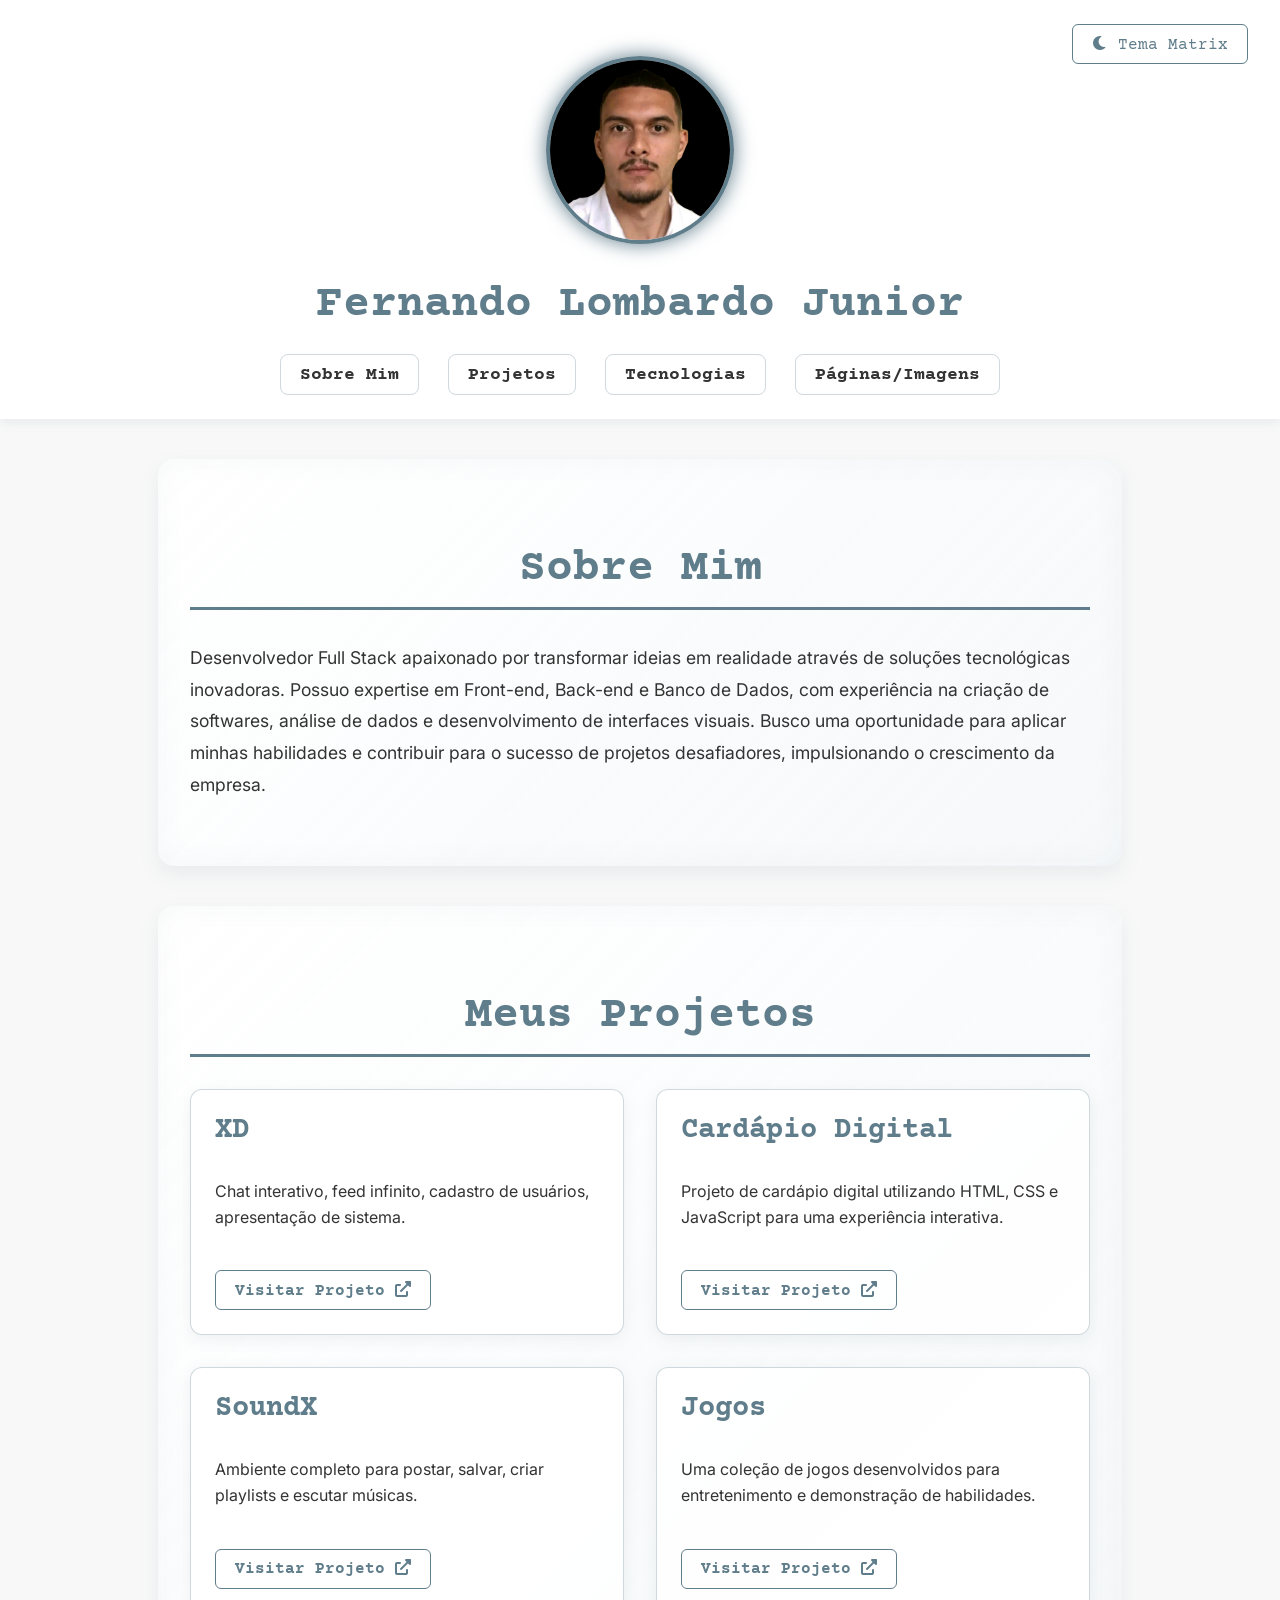
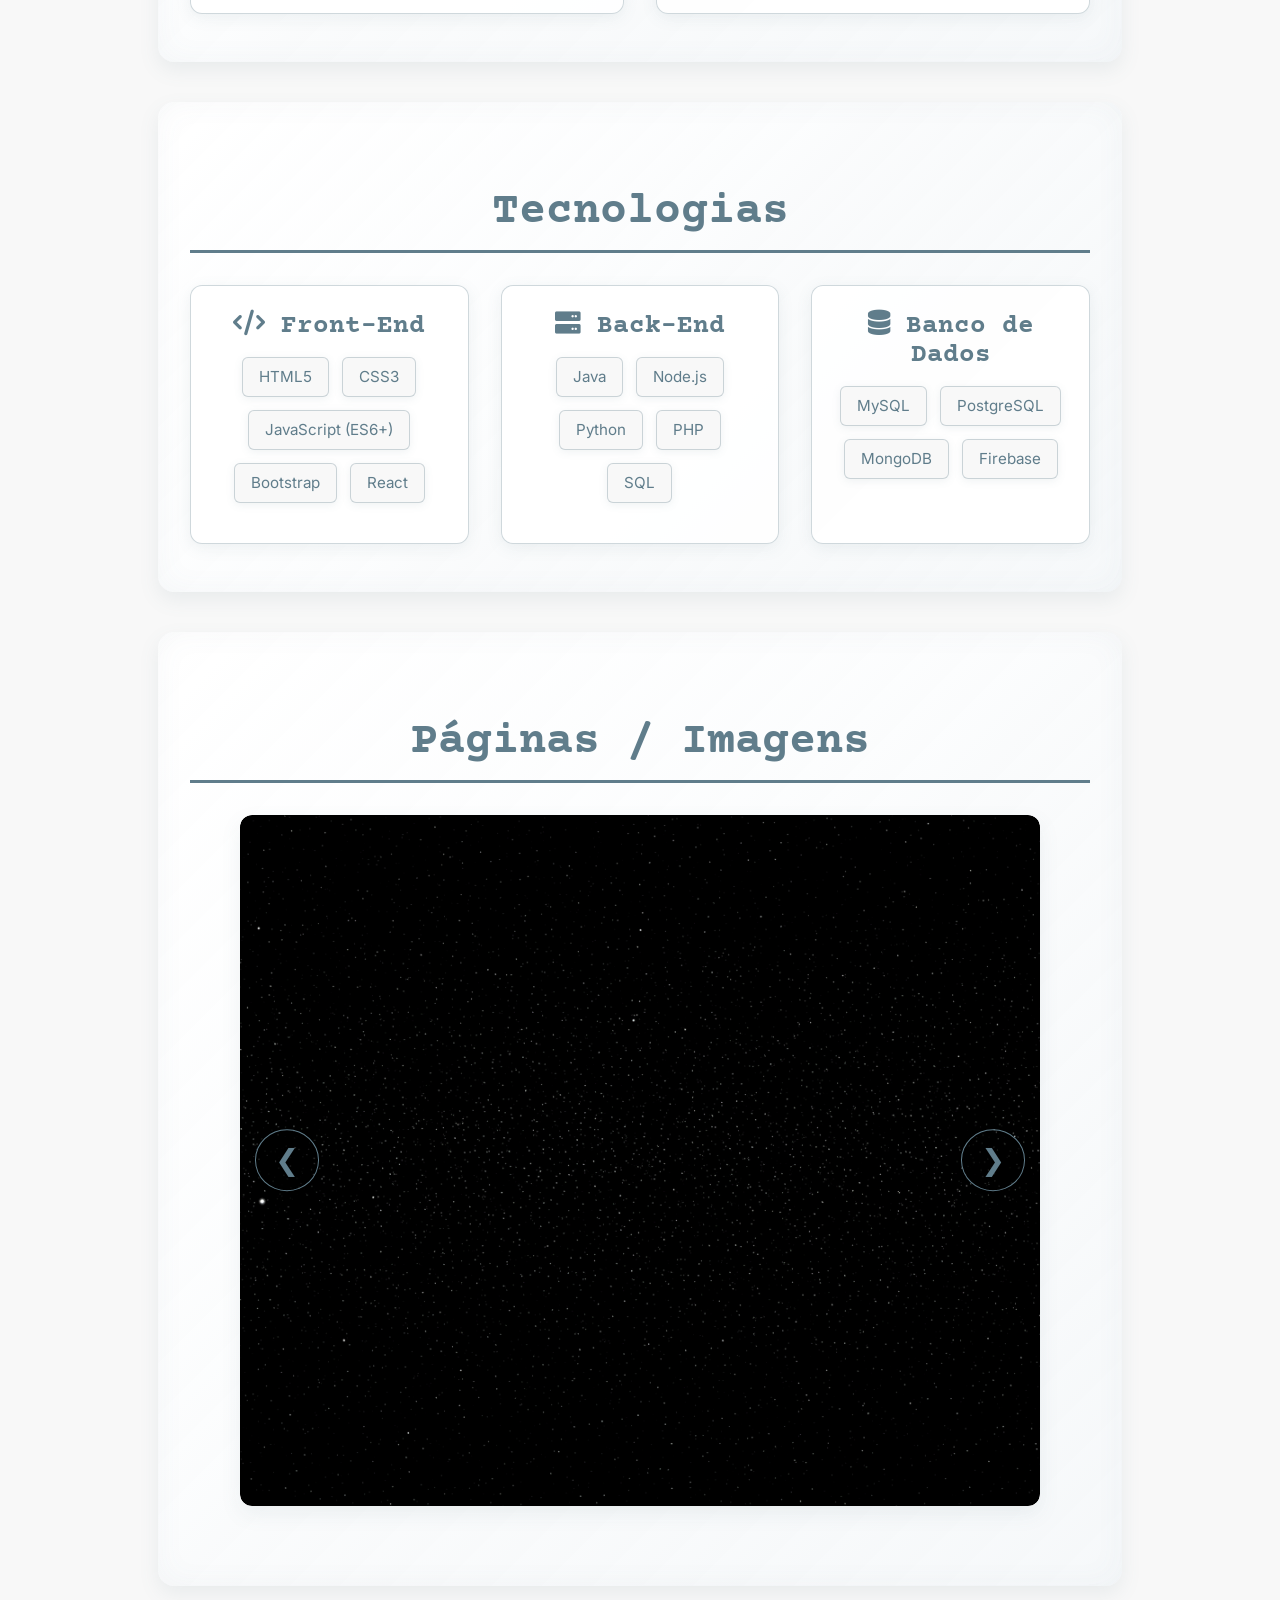
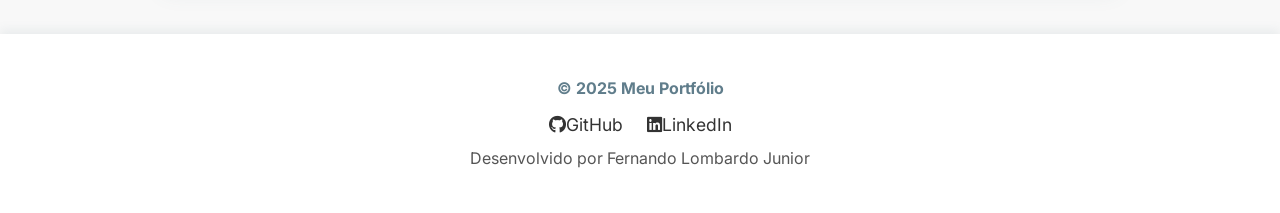
==== index.html @ 3cd2ade7 "melhor versão" ====
<!DOCTYPE html>
<html lang="pt-BR"> <head>
    <meta charset="UTF-8"> <meta name="viewport" content="width=device-width, initial-scale=1.0"> <title>Portfólio - Fernando Lombardo Junior</title> <link href="https://fonts.googleapis.com/css2?family=Inter:wght@300;400;600;700&family=Courier+Prime:wght@400;700&display=swap" rel="stylesheet"> <link rel="stylesheet" href="https://cdnjs.cloudflare.com/ajax/libs/font-awesome/6.0.0-beta3/css/all.min.css"> <style>
        /* Variáveis CSS para o Tema Principal (Claro) */
        :root { /* Define variáveis CSS globais para o tema padrão (claro) */
            --background-color: #F8F8F8; /* Fundo muito claro, quase branco */
            --text-color: #333333; /* Texto escuro suave */
            --primary-color: #607D8B; /* Azul-acinzentado suave para tema claro (agora primary-color) */
            --darker-primary-color: #455A64;   /* Azul-acinzentado mais escuro para hover */
            --header-bg: rgba(255, 255, 255, 0.98); /* Fundo do cabeçalho quase opaco branco */
            --section-bg-start: rgba(255, 255, 255, 0.95); /* Início do gradiente de fundo das seções */
            --section-bg-end: rgba(245, 248, 250, 0.8); /* Fim do gradiente de fundo das seções (muito sutil) */
            --box-shadow-color: rgba(96, 125, 139, 0.1); /* Sombra sutil do azul-acinzentado */
            --box-shadow-inset-color: rgba(96, 125, 139, 0.05); /* Sombra interna sutil */
            --border-color: rgba(96, 125, 139, 0.3); /* Borda mais definida */
            --link-hover-bg: rgba(96, 125, 139, 0.05); /* Fundo de hover suave para links */
            --footer-color: #555555; /* Cor escura para o rodapé */
            --project-link-shadow: #607D8B; /* Azul-acinzentado para sombra do link de projeto */
            --invert-icon: 1; /* Inverte ícones (1 para tema claro, 0 para tema escuro) */
            --text-glow-shadow: none; /* Remove sombra de texto para o tema claro */
            --heading-glow-shadow: none; /* Remove sombra de título para o tema claro */
            --particle-color: #B0C4DE; /* Light steel blue para partículas no tema claro */
        }

        /* Tema Matrix (antigo tema escuro) */
        body.matrix-theme { /* Estilos aplicados quando a classe 'matrix-theme' está no body */
            --background-color: #0d1117; /* Fundo escuro */
            --text-color: #e6edf3; /* Texto claro */
            --primary-color: #00ff00; /* Verde vibrante para detalhes */
            --darker-primary-color: #008000; /* Verde mais escuro */
            --header-bg: rgba(1, 1, 1, 0.9); /* Fundo do cabeçalho semi-transparente */
            --section-bg-start: rgba(0, 0, 0, 0.8); /* Início do gradiente de fundo das seções */
            --section-bg-end: rgba(0, 255, 0, 0.2); /* Fim do gradiente de fundo das seções */
            --box-shadow-color: rgba(0, 255, 0, 0.8); /* Sombra vibrante */
            --box-shadow-inset-color: rgba(0, 255, 0, 0.5); /* Sombra interna */
            --border-color: rgba(0, 255, 0, 0.61); /* Borda verde */
            --link-hover-bg: rgba(0, 255, 0, 0.1); /* Fundo de hover verde */
            --footer-color: rgb(36, 148, 14); /* Cor do rodapé verde */
            --project-link-shadow: #00ff00; /* Sombra do link de projeto verde */
            --invert-icon: 0; /* Não inverte ícones para tema escuro */
            --text-glow-shadow: 0 0 5px rgba(0, 255, 0, 0.5); /* Sombra de texto para o tema escuro */
            --heading-glow-shadow: 0 0 12px var(--primary-color); /* Sombra de título para o tema escuro */
            --particle-color: var(--primary-color); /* Cor das partículas no tema escuro */
        }

        body { /* Estilos base para o corpo da página */
            font-family: 'Inter', sans-serif; /* Define a fonte principal */
            margin: 0; /* Remove margem padrão do body */
            padding: 0; /* Remove padding padrão do body */
            background-color: var(--background-color); /* Usa a cor de fundo da variável do tema atual */
            color: var(--text-color); /* Usa a cor do texto da variável do tema atual */
            overflow-x: hidden; /* Previne rolagem horizontal da página */
            transition: background-color 0.5s ease, color 0.5s ease; /* Transição suave para mudança de tema */
            position: relative; /* Necessário para o posicionamento do efeito de fundo */
        }

        /* Efeito de fundo de partículas */
        .background-particles { /* Contêiner para as partículas de fundo */
            position: fixed; /* Fixa o contêiner na tela */
            top: 0; /* Alinha ao topo */
            left: 0; /* Alinha à esquerda */
            width: 100%; /* Ocupa 100% da largura */
            height: 100%; /* Ocupa 100% da altura */
            pointer-events: none; /* Ignora eventos do mouse para não interferir na interação */
            z-index: -1; /* Coloca as partículas atrás do conteúdo principal */
            overflow: hidden; /* Esconde qualquer partícula que saia do contêiner */
        }

        .particle { /* Estilos para cada partícula individual */
            position: absolute; /* Posicionamento absoluto dentro do contêiner */
            background-color: var(--particle-color); /* Usa a cor da partícula da variável do tema */
            border-radius: 50%; /* Torna a partícula redonda */
            opacity: 0; /* Começa invisível */
            animation: particle-fade-in-out 10s infinite ease-in-out; /* Aplica a animação de fade */
        }

        @keyframes particle-fade-in-out { /* Animação para as partículas */
            0% { opacity: 0; transform: scale(0); } /* Começa invisível e pequeno */
            20% { opacity: 0.2; transform: scale(1); } /* Fica visível e cresce */
            80% { opacity: 0.1; transform: scale(0.8); } /* Diminui um pouco e fica menos visível */
            100% { opacity: 0; transform: scale(0); } /* Volta a ser invisível e pequeno */
        }

        header { /* Estilos para o cabeçalho da página */
            background-color: var(--header-bg); /* Usa a cor de fundo do cabeçalho da variável do tema */
            padding: 1.5rem 0; /* Padding superior e inferior */
            text-align: center; /* Centraliza o texto */
            box-shadow: 0 4px 10px var(--box-shadow-color); /* Sombra abaixo do cabeçalho */
        }

        header h1 { /* Estilos para o título principal no cabeçalho */
            margin: 0; /* Remove margem padrão */
            font-size: 2.8rem; /* Tamanho da fonte */
            color: var(--primary-color); /* Usa a cor primária do tema */
            font-family: 'Courier Prime', monospace; /* Fonte específica para o título */
            text-shadow: var(--heading-glow-shadow); /* Aplica sombra de brilho (se houver) */
        }

        .profile-section { /* Seção da foto de perfil */
            text-align: center; /* Centraliza o conteúdo */
            margin: 2rem 0; /* Margem superior e inferior */
            position: relative; /* Para posicionamento de elementos internos */
        }

        .profile-section img { /* Estilos para a imagem de perfil */
            width: 180px; /* Largura da imagem */
            height: 180px; /* Altura da imagem */
            border-radius: 50%; /* Torna a imagem redonda */
            border: 4px solid var(--primary-color); /* Borda colorida */
            box-shadow: 0 0 20px var(--primary-color), 0 0 40px var(--primary-color) inset; /* Sombra externa e interna */
            transition: transform 0.3s ease-in-out, box-shadow 0.3s ease-in-out; /* Transição suave para hover */
            object-fit: cover; /* Garante que a imagem preencha o círculo */
        }

        .profile-section img:hover { /* Efeito de hover na imagem de perfil */
            transform: scale(1.05) rotate(5deg); /* Aumenta e gira ligeiramente */
            box-shadow: 0 0 30px var(--primary-color), 0 0 60px var(--primary-color) inset; /* Aumenta o brilho da sombra */
        }

        nav { /* Estilos para a barra de navegação */
            display: flex; /* Usa flexbox para layout */
            justify-content: center; /* Centraliza os itens horizontalmente */
            align-items: center; /* Centraliza os itens verticalmente */
            flex-wrap: wrap; /* Permite que os itens quebrem a linha */
            gap: 1.8rem; /* Espaçamento entre os itens */
            margin-top: 1.5rem; /* Margem superior */
        }

        nav a { /* Estilos para os links de navegação */
            color: var(--text-color); /* Cor do texto do link */
            text-decoration: none; /* Remove sublinhado */
            font-weight: bold; /* Negrito */
            font-family: 'Courier Prime', monospace; /* Fonte específica */
            border: 1px solid var(--border-color); /* Borda do link */
            padding: 0.6rem 1.2rem; /* Padding interno */
            border-radius: 8px; /* Cantos arredondados */
            transition: all 0.3s ease; /* Transição suave para todos os estados */
            font-size: 1.1rem; /* Tamanho da fonte */
            position: relative; /* Para o efeito de brilho */
            overflow: hidden; /* Esconde o excesso do efeito de brilho */
            background-color: transparent; /* Fundo transparente */
        }

        nav a::before { /* Pseudo-elemento para o efeito de brilho ao passar o mouse */
            content: ''; /* Conteúdo vazio */
            position: absolute; /* Posicionamento absoluto */
            top: 0; /* Alinha ao topo */
            left: -100%; /* Começa fora da tela à esquerda */
            width: 100%; /* Largura total */
            height: 100%; /* Altura total */
            background: linear-gradient(90deg, transparent, var(--primary-color), transparent); /* Gradiente de brilho */
            transition: left 0.4s ease; /* Transição suave para o movimento */
            z-index: 1; /* Acima do texto do link */
            opacity: 0.3; /* Transparência do brilho */
        }

        nav a:hover::before { /* Efeito de brilho ao passar o mouse */
            left: 100%; /* Move o brilho para a direita */
        }

        nav a:hover { /* Estilos de hover para links de navegação */
            color: var(--primary-color); /* Cor do texto do link no hover */
            border-color: var(--primary-color); /* Cor da borda no hover */
            background-color: var(--link-hover-bg); /* Cor de fundo no hover */
            box-shadow: 0 0 15px var(--primary-color); /* Sombra no hover */
            transform: translateY(-3px); /* Move ligeiramente para cima */
        }

        section { /* Estilos para cada seção principal da página */
            padding: 3rem 2rem; /* Padding interno */
            margin: 2.5rem auto; /* Margem superior/inferior e centralização horizontal */
            max-width: 900px; /* Largura máxima */
            background: linear-gradient(135deg, var(--section-bg-start), var(--section-bg-end)); /* Gradiente de fundo */
            border-radius: 16px; /* Cantos arredondados */
            box-shadow: 0 8px 20px var(--box-shadow-color), 0 0 30px var(--box-shadow-inset-color) inset; /* Sombra externa e interna */
            color: var(--text-color); /* Cor do texto */
            font-family: 'Inter', sans-serif; /* Fonte */
            text-shadow: var(--text-glow-shadow); /* Sombra de texto (se houver) */
            animation: glow 2s infinite alternate; /* Animação de brilho (apenas para o tema Matrix) */
            position: relative; /* Para posicionamento de elementos internos */
            overflow: hidden; /* Esconde o excesso */
        }

        /* Remove a animação de brilho para o tema claro por padrão */
        body:not(.matrix-theme) section { /* Aplica a sections que NÃO têm a classe matrix-theme */
            animation: none; /* Remove a animação */
        }

        @keyframes glow { /* Animação de brilho para seções (Tema Matrix) */
            0% {
                box-shadow: 0 8px 20px var(--box-shadow-color), 0 0 30px var(--box-shadow-inset-color) inset;
            }
            100% {
                box-shadow: 0 8px 25px var(--primary-color), 0 0 40px rgba(0, 255, 0, 0.7) inset;
            }
        }

        section h2 { /* Estilos para os títulos de cada seção */
            color: var(--primary-color); /* Cor do título */
            border-bottom: 3px solid var(--primary-color); /* Borda inferior */
            padding-bottom: 0.8rem; /* Padding abaixo da borda */
            margin-bottom: 2rem; /* Margem inferior */
            font-family: 'Courier Prime', monospace; /* Fonte específica */
            font-size: 2.8rem; /* Tamanho da fonte */
            text-align: center; /* Centraliza o texto */
            text-shadow: var(--heading-glow-shadow); /* Sombra de título (se houver) */
        }

        section p { /* Estilos para parágrafos dentro das seções */
            line-height: 1.8; /* Altura da linha para melhor leitura */
            font-size: 1.1rem; /* Tamanho da fonte */
            color: var(--text-color); /* Cor do texto */
        }

        .project-grid { /* Layout de grade para os projetos */
            display: grid; /* Usa grid para layout */
            grid-template-columns: repeat(auto-fit, minmax(300px, 1fr)); /* Colunas responsivas */
            gap: 2rem; /* Espaçamento entre os itens da grade */
            margin-top: 2rem; /* Margem superior */
        }

        .project-card { /* Estilos para cada cartão de projeto */
            background-color: var(--header-bg); /* Fundo do cartão */
            border: 1px solid var(--border-color); /* Borda */
            border-radius: 12px; /* Cantos arredondados */
            padding: 1.5rem; /* Padding interno */
            box-shadow: 0 4px 15px var(--box-shadow-color); /* Sombra */
            transition: transform 0.3s ease, box-shadow 0.3s ease; /* Transição suave para hover */
            display: flex; /* Usa flexbox para o conteúdo interno */
            flex-direction: column; /* Organiza o conteúdo em coluna */
            justify-content: space-between; /* Espaça o conteúdo */
            overflow: hidden; /* Esconde o excesso */
            position: relative; /* Para o pseudo-elemento */
        }

        .project-card::before { /* Pseudo-elemento para o efeito de brilho no cartão */
            content: ''; /* Conteúdo vazio */
            position: absolute; /* Posicionamento absoluto */
            top: 0; /* Alinha ao topo */
            left: 0; /* Alinha à esquerda */
            width: 100%; /* Largura total */
            height: 100%; /* Altura total */
            background: radial-gradient(circle at top left, var(--link-hover-bg), transparent 70%); /* Gradiente radial */
            opacity: 0; /* Começa invisível */
            transition: opacity 0.3s ease; /* Transição suave para a opacidade */
            z-index: 0; /* Atrás do conteúdo */
        }

        .project-card:hover::before { /* Efeito de brilho no hover do cartão */
            opacity: 1; /* Torna o brilho visível */
        }

        .project-card:hover { /* Estilos de hover para o cartão de projeto */
            transform: translateY(-8px); /* Move ligeiramente para cima */
            box-shadow: 0 8px 25px var(--primary-color); /* Aumenta a sombra */
        }

        .project-card h3 { /* Título do projeto no cartão */
            color: var(--primary-color); /* Cor do título */
            font-size: 1.8rem; /* Tamanho da fonte */
            margin-top: 0; /* Remove margem superior */
            margin-bottom: 1rem; /* Margem inferior */
            font-family: 'Courier Prime', monospace; /* Fonte específica */
            text-shadow: var(--heading-glow-shadow); /* Sombra de título (se houver) */
            position: relative; /* Para z-index */
            z-index: 1; /* Acima do pseudo-elemento */
        }

        .project-card p { /* Parágrafo de descrição do projeto */
            color: var(--text-color); /* Cor do texto */
            font-size: 1rem; /* Tamanho da fonte */
            line-height: 1.6; /* Altura da linha */
            flex-grow: 1; /* Permite que o parágrafo ocupe o espaço disponível */
            position: relative; /* Para z-index */
            z-index: 1; /* Acima do pseudo-elemento */
        }

        .project-card .matrix-link { /* Link "Visitar Projeto" */
            display: inline-block; /* Comporta-se como bloco, mas permite outros elementos na mesma linha */
            margin-top: 1.5rem; /* Margem superior */
            color: var(--primary-color); /* Cor do texto */
            text-decoration: none; /* Remove sublinhado */
            font-family: 'Courier Prime', monospace; /* Fonte específica */
            font-weight: bold; /* Negrito */
            position: relative; /* Para o pseudo-elemento */
            overflow: hidden; /* Esconde o excesso do pseudo-elemento */
            padding: 0.6rem 1.2rem; /* Padding interno */
            border: 1px solid var(--primary-color); /* Borda */
            border-radius: 6px; /* Cantos arredondados */
            transition: background-color 0.3s ease, color 0.3s ease, box-shadow 0.3s ease; /* Transições suaves */
            font-size: 1rem; /* Tamanho da fonte */
            text-align: center; /* Centraliza o texto */
            align-self: flex-start; /* Alinha o botão à esquerda dentro do flex container */
            z-index: 1; /* Acima do pseudo-elemento */
        }

        .project-card .matrix-link::before { /* Pseudo-elemento para o efeito de brilho no link */
            content: ''; /* Conteúdo vazio */
            position: absolute; /* Posicionamento absoluto */
            top: 0; /* Alinha ao topo */
            left: -100%; /* Começa fora da tela à esquerda */
            width: 100%; /* Largura total */
            height: 100%; /* Altura total */
            background: linear-gradient(90deg, transparent, var(--primary-color), transparent); /* Gradiente de brilho */
            transition: left 0.3s ease; /* Transição suave para o movimento */
            z-index: 1; /* Acima do texto do link */
            opacity: 0.3; /* Transparência do brilho */
        }

        .project-card .matrix-link:hover::before { /* Efeito de brilho ao passar o mouse no link */
            left: 100%; /* Move o brilho para a direita */
        }

        .project-card .matrix-link:hover { /* Estilos de hover para o link do projeto */
            background-color: var(--link-hover-bg); /* Fundo no hover */
            color: var(--text-color); /* Cor do texto no hover */
            box-shadow: 0 0 12px var(--project-link-shadow), 0 0 20px var(--project-link-shadow) inset; /* Sombra no hover */
            transform: translateY(-2px); /* Move ligeiramente para cima */
        }

        .technologies-grid { /* Layout de grade para as categorias de tecnologia */
            display: grid; /* Usa grid para layout */
            grid-template-columns: repeat(auto-fit, minmax(250px, 1fr)); /* Colunas responsivas */
            gap: 2rem; /* Espaçamento entre os itens da grade */
            margin-top: 2rem; /* Margem superior */
        }

        .technology-category { /* Estilos para cada cartão de categoria de tecnologia */
            background-color: var(--header-bg); /* Fundo do cartão */
            border: 1px solid var(--border-color); /* Borda */
            border-radius: 12px; /* Cantos arredondados */
            padding: 1.5rem; /* Padding interno */
            box-shadow: 0 4px 15px var(--box-shadow-color); /* Sombra */
            transition: transform 0.3s ease, box-shadow 0.3s ease; /* Transição suave para hover */
        }

        .technology-category:hover { /* Estilos de hover para a categoria de tecnologia */
            transform: translateY(-5px); /* Move ligeiramente para cima */
            box-shadow: 0 8px 20px var(--primary-color); /* Aumenta a sombra */
        }

        .technology-category h3 { /* Título da categoria de tecnologia */
            color: var(--primary-color); /* Cor do título */
            font-size: 1.6rem; /* Tamanho da fonte */
            margin-top: 0; /* Remove margem superior */
            margin-bottom: 1rem; /* Margem inferior */
            font-family: 'Courier Prime', monospace; /* Fonte específica */
            text-shadow: var(--heading-glow-shadow); /* Sombra de título (se houver) */
            text-align: center; /* Centraliza o texto */
        }

        .technology-category ul { /* Lista de tecnologias dentro da categoria */
            list-style: none; /* Remove marcadores de lista */
            padding: 0; /* Remove padding padrão */
            display: flex; /* Usa flexbox para layout */
            flex-wrap: wrap; /* Permite que os itens quebrem a linha */
            justify-content: center; /* Centraliza os itens horizontalmente */
            gap: 0.8rem; /* Espaçamento entre os itens */
        }

        .technology-category ul li { /* Estilos para cada item de tecnologia */
            background: var(--background-color); /* Fundo do item de tecnologia */
            color: var(--primary-color); /* Cor do texto */
            padding: 0.6rem 1rem; /* Padding interno */
            border-radius: 6px; /* Cantos arredondados */
            box-shadow: 0 2px 8px var(--box-shadow-color); /* Sombra */
            font-family: 'Inter', sans-serif; /* Fonte */
            font-size: 0.95rem; /* Tamanho da fonte */
            border: 1px solid var(--border-color); /* Borda */
            transition: background-color 0.3s ease, transform 0.2s ease, color 0.3s ease; /* Transições suaves */
        }

        .technology-category ul li:hover { /* Estilos de hover para o item de tecnologia */
            background-color: var(--primary-color); /* Fundo no hover */
            color: var(--background-color); /* Inverte a cor do texto no hover */
            transform: scale(1.05); /* Aumenta ligeiramente */
        }

        .carousel-container { /* Contêiner do carrossel de imagens */
            position: relative; /* Para posicionamento dos botões */
            max-width: 800px; /* Largura máxima */
            margin: 2rem auto; /* Margem superior/inferior e centralização horizontal */
            overflow: hidden; /* Esconde o excesso das imagens */
            border-radius: 12px; /* Cantos arredondados */
            box-shadow: 0 8px 20px var(--box-shadow-color); /* Sombra */
            background-color: var(--header-bg); /* Fundo */
        }

        .carousel { /* Contêiner das imagens do carrossel */
            display: flex; /* Usa flexbox para as imagens */
            transition: transform 0.5s ease-in-out; /* Transição suave para o movimento do carrossel */
        }

        .carousel-image { /* Estilos para cada imagem do carrossel */
            min-width: 100%; /* Garante que cada imagem ocupe a largura total do contêiner */
            height: auto; /* Altura automática para manter a proporção */
            display: block; /* Remove espaços extras */
            border-radius: 12px; /* Cantos arredondados */
            transition: transform 0.3s ease, box-shadow 0.3s ease; /* Transições suaves para hover */
            cursor: pointer; /* Cursor de ponteiro no hover */
            object-fit: cover; /* Garante que a imagem preencha o espaço */
        }

        .carousel-image:hover { /* Estilos de hover para a imagem do carrossel */
            transform: scale(1.02); /* Aumenta ligeiramente */
            box-shadow: 0 0 20px var(--primary-color); /* Aumenta a sombra */
        }

        .carousel-button { /* Estilos para os botões de navegação do carrossel */
            position: absolute; /* Posicionamento absoluto */
            top: 50%; /* Alinha ao meio verticalmente */
            transform: translateY(-50%); /* Ajusta para centralizar perfeitamente */
            background-color: rgba(0, 0, 0, 0.6); /* Fundo semi-transparente */
            color: var(--primary-color); /* Cor do ícone */
            border: 1px solid var(--primary-color); /* Borda */
            padding: 0.8rem 1.2rem; /* Padding interno */
            cursor: pointer; /* Cursor de ponteiro */
            z-index: 10; /* Acima das imagens */
            font-size: 1.8rem; /* Tamanho da fonte do ícone */
            border-radius: 50%; /* Torna o botão redondo */
            transition: background-color 0.3s ease, transform 0.3s ease, box-shadow 0.3s ease; /* Transições suaves */
            display: flex; /* Usa flexbox para centralizar o ícone */
            align-items: center; /* Centraliza verticalmente */
            justify-content: center; /* Centraliza horizontalmente */
        }

        .carousel-button.prev { /* Botão "anterior" */
            left: 15px; /* Posição à esquerda */
        }

        .carousel-button.next { /* Botão "próximo" */
            right: 15px; /* Posição à direita */
        }

        .carousel-button:hover { /* Estilos de hover para os botões do carrossel */
            background-color: var(--primary-color); /* Fundo no hover */
            color: var(--background-color); /* Inverte a cor do texto no hover */
            transform: translateY(-50%) scale(1.1); /* Aumenta ligeiramente */
            box-shadow: 0 0 15px var(--primary-color); /* Aumenta a sombra */
        }

        footer { /* Estilos para o rodapé da página */
            text-align: center; /* Centraliza o texto */
            padding: 2rem 0; /* Padding superior e inferior */
            background-color: var(--header-bg); /* Fundo do rodapé */
            color: var(--footer-color); /* Cor do texto do rodapé */
            margin-top: 3rem; /* Margem superior */
            font-size: 1rem; /* Tamanho da fonte */
            box-shadow: 0 -4px 10px var(--box-shadow-color); /* Sombra acima do rodapé */
            font-family: 'Inter', sans-serif; /* Fonte */
        }

        footer p { /* Parágrafos no rodapé */
            margin: 0.8rem 0; /* Margem superior e inferior */
        }

        footer p:first-child { /* Primeiro parágrafo no rodapé */
            font-weight: bold; /* Negrito */
            color: var(--primary-color); /* Cor primária */
        }

        .social-links { /* Contêiner para os links de redes sociais */
            display: flex; /* Usa flexbox para layout */
            justify-content: center; /* Centraliza os links horizontalmente */
            gap: 1.5rem; /* Espaçamento entre os links */
            margin-top: 1rem; /* Margem superior */
        }

        .social-links a { /* Estilos para cada link de rede social */
            color: var(--text-color); /* Cor do texto */
            text-decoration: none; /* Remove sublinhado */
            font-size: 1.1rem; /* Tamanho da fonte */
            transition: color 0.3s ease, transform 0.3s ease; /* Transições suaves */
            display: flex; /* Usa flexbox para alinhar ícone e texto */
            align-items: center; /* Centraliza verticalmente */
        }

        .social-links a:hover { /* Estilos de hover para links de redes sociais */
            color: var(--primary-color); /* Cor no hover */
            transform: translateY(-3px); /* Move ligeiramente para cima */
        }

        .social-links img { /* Estilos para as imagens de ícones de redes sociais (se usadas) */
            width: 24px; /* Largura */
            height: 24px; /* Altura */
            vertical-align: middle; /* Alinhamento vertical */
            margin-right: 8px; /* Margem à direita */
            filter: invert(var(--invert-icon, 0)); /* Inverte a cor do ícone com base na variável do tema */
        }

        /* Efeito Matrix no mouse */
        .matrix-effect { /* Estilos para os caracteres do efeito Matrix */
            position: absolute; /* Posicionamento absoluto */
            font-size: 16px; /* Tamanho da fonte */
            font-family: 'Courier Prime', monospace; /* Fonte específica */
            color: var(--primary-color); /* Cor do caractere */
            opacity: 0.8; /* Transparência */
            pointer-events: none; /* Ignora eventos do mouse */
            animation: matrix-fall 1.5s linear forwards; /* Animação de queda */
            text-shadow: 0 0 5px var(--primary-color); /* Brilho sutil */
            z-index: 9999; /* Garante que esteja acima de outros elementos */
        }

        @keyframes matrix-fall { /* Animação de queda dos caracteres Matrix */
            0% {
                transform: translateY(0) scale(1); /* Começa na posição original e tamanho normal */
                opacity: 1; /* Totalmente visível */
            }
            100% {
                transform: translateY(50px) scale(0.5); /* Cai 50px e diminui para 50% do tamanho */
                opacity: 0; /* Desaparece */
            }
        }

        /* Botão de Voltar ao Topo */
        #scroll-to-top { /* Estilos para o botão de voltar ao topo */
            position: fixed; /* Fixa o botão na tela */
            bottom: 25px; /* 25px do fundo */
            right: 25px; /* 25px da direita */
            background-color: var(--primary-color); /* Cor de fundo */
            color: var(--background-color); /* Cor do texto/ícone (invertida) */
            border: none; /* Sem borda */
            border-radius: 50%; /* Redondo */
            width: 50px; /* Largura */
            height: 50px; /* Altura */
            font-size: 1.5rem; /* Tamanho do ícone */
            display: flex; /* Usa flexbox para centralizar o ícone */
            justify-content: center; /* Centraliza horizontalmente */
            align-items: center; /* Centraliza verticalmente */
            cursor: pointer; /* Cursor de ponteiro */
            box-shadow: 0 4px 10px var(--box-shadow-color); /* Sombra */
            transition: background-color 0.3s ease, transform 0.3s ease, opacity 0.3s ease; /* Transições suaves */
            opacity: 0; /* Começa invisível */
            visibility: hidden; /* Esconde completamente quando não visível */
            z-index: 999; /* Acima da maioria dos elementos */
        }

        #scroll-to-top.show { /* Estilo quando o botão deve ser visível */
            opacity: 1; /* Torna visível */
            visibility: visible; /* Torna visível */
        }

        #scroll-to-top:hover { /* Estilos de hover para o botão de voltar ao topo */
            background-color: var(--darker-primary-color); /* Fundo no hover */
            transform: translateY(-5px); /* Move ligeiramente para cima */
            box-shadow: 0 6px 15px var(--primary-color); /* Aumenta a sombra */
        }

        /* Botão de Mudar Tema */
        #theme-toggle { /* Estilos para o botão de mudar tema */
            background-color: var(--header-bg); /* Fundo consistente com o cabeçalho */
            color: var(--primary-color); /* Cor do texto/ícone */
            border: 1px solid var(--primary-color); /* Borda */
            padding: 0.6rem 1.2rem; /* Padding interno */
            border-radius: 6px; /* Cantos arredondados */
            cursor: pointer; /* Cursor de ponteiro */
            font-family: 'Courier Prime', monospace; /* Fonte específica */
            font-size: 1rem; /* Tamanho da fonte */
            transition: all 0.3s ease; /* Transições suaves */
            position: absolute; /* Posicionamento absoluto */
            top: 1.5rem; /* 1.5rem do topo */
            right: 2rem; /* 2rem da direita */
            z-index: 1; /* Acima do conteúdo normal */
        }

        #theme-toggle:hover { /* Estilos de hover para o botão de mudar tema */
            background-color: var(--primary-color); /* Fundo no hover */
            color: var(--background-color); /* Inverte a cor do texto no hover */
            box-shadow: 0 0 15px var(--primary-color); /* Aumenta a sombra */
        }

        /* Responsividade */
        @media (max-width: 900px) { /* Estilos para telas com largura máxima de 900px */
            section {
                margin: 2rem 1rem; /* Margem ajustada */
                padding: 2.5rem 1.5rem; /* Padding ajustado */
            }
        }

        @media (max-width: 768px) { /* Estilos para telas com largura máxima de 768px (tablets) */
            header h1 {
                font-size: 2.2rem; /* Tamanho da fonte ajustado */
            }

            .profile-section img {
                width: 140px; /* Largura ajustada */
                height: 140px; /* Altura ajustada */
            }

            nav {
                gap: 1rem; /* Espaçamento ajustado */
                margin-top: 1rem; /* Margem ajustada */
            }

            nav a {
                padding: 0.5rem 1rem; /* Padding ajustado */
                font-size: 1rem; /* Tamanho da fonte ajustado */
            }

            section h2 {
                font-size: 2.2rem; /* Tamanho da fonte ajustado */
                margin-bottom: 1.5rem; /* Margem ajustada */
            }

            .project-grid, .technologies-grid {
                grid-template-columns: 1fr; /* Uma única coluna */
            }

            .project-card, .technology-category {
                padding: 1.2rem; /* Padding ajustado */
            }

            .project-card h3 {
                font-size: 1.6rem; /* Tamanho da fonte ajustado */
            }

            .carousel-button {
                font-size: 1.4rem; /* Tamanho da fonte ajustado */
                padding: 0.6rem 1rem; /* Padding ajustado */
            }

            #theme-toggle {
                top: 1rem; /* Posição ajustada */
                right: 1rem; /* Posição ajustada */
                padding: 0.5rem 1rem; /* Padding ajustado */
                font-size: 0.9rem; /* Tamanho da fonte ajustado */
            }

            .matrix-effect {
                font-size: 14px; /* Tamanho da fonte ajustado */
            }
        }

        @media (max-width: 480px) { /* Estilos para telas com largura máxima de 480px (celulares) */
            header h1 {
                font-size: 1.8rem; /* Tamanho da fonte ajustado */
            }

            .profile-section img {
                width: 100px; /* Largura ajustada */
                height: 100px; /* Altura ajustada */
            }

            nav {
                flex-direction: column; /* Itens em coluna */
                gap: 0.8rem; /* Espaçamento ajustado */
            }

            nav a {
                width: 80%; /* Largura ajustada */
                text-align: center; /* Centraliza o texto */
                font-size: 0.9rem; /* Tamanho da fonte ajustado */
            }

            section {
                padding: 1.5rem 1rem; /* Padding ajustado */
                margin: 1.5rem 0.8rem; /* Margem ajustada */
            }

            section h2 {
                font-size: 1.8rem; /* Tamanho da fonte ajustado */
            }

            .project-card h3 {
                font-size: 1.4rem; /* Tamanho da fonte ajustado */
            }

            .project-card p {
                font-size: 0.9rem; /* Tamanho da fonte ajustado */
            }

            .project-card .matrix-link {
                padding: 0.5rem 1rem; /* Padding ajustado */
                font-size: 0.9rem; /* Tamanho da fonte ajustado */
            }

            .technology-category h3 {
                font-size: 1.4rem; /* Tamanho da fonte ajustado */
            }

            .technology-category ul li {
                padding: 0.5rem 0.8rem; /* Padding ajustado */
                font-size: 0.85rem; /* Tamanho da fonte ajustado */
            }

            .carousel-button {
                font-size: 1.2rem; /* Tamanho da fonte ajustado */
                padding: 0.5rem 0.8rem; /* Padding ajustado */
            }

            #scroll-to-top {
                width: 40px; /* Largura ajustada */
                height: 40px; /* Altura ajustada */
                font-size: 1.2rem; /* Tamanho da fonte ajustado */
                bottom: 15px; /* Posição ajustada */
                right: 15px; /* Posição ajustada */
            }

            .matrix-effect {
                font-size: 12px; /* Tamanho da fonte ajustado */
            }
        }
    </style>
</head>
<body>
    <div class="background-particles"></div> <button id="theme-toggle"> <span class="theme-icon"><i class="fas fa-moon"></i></span> <span class="theme-text">Tema Matrix</span> </button>

    <header> <div class="profile-section"> <img src="midia/Design sem nome (9).png" alt="Foto de Perfil"> </div>
        <h1>Fernando Lombardo Junior</h1> <nav> <a href="#about">Sobre Mim</a> <a href="#projects">Projetos</a> <a href="#technologies">Tecnologias</a> <a href="#ai-images">Páginas/Imagens</a> </nav>
    </header>

    <section id="about"> <h2>Sobre Mim</h2> <p>Desenvolvedor Full Stack apaixonado por transformar ideias em realidade através de soluções tecnológicas inovadoras. Possuo expertise em Front-end, Back-end e Banco de Dados, com experiência na criação de softwares, análise de dados e desenvolvimento de interfaces visuais. Busco uma oportunidade para aplicar minhas habilidades e contribuir para o sucesso de projetos desafiadores, impulsionando o crescimento da empresa.</p> </section>

    <section id="projects"> <h2>Meus Projetos</h2> <div class="project-grid"> <div class="project-card"> <h3>XD</h3> <p>Chat interativo, feed infinito, cadastro de usuários, apresentação de sistema.</p> <a href="https://loombardo-99.github.io/XD/" target="_blank" class="matrix-link">Visitar Projeto <i class="fas fa-external-link-alt"></i></a> </div>
            <div class="project-card">
                <h3>Cardápio Digital</h3>
                <p>Projeto de cardápio digital utilizando HTML, CSS e JavaScript para uma experiência interativa.</p>
                <a href="https://loombardo-99.github.io/project-cardapio/" target="_blank" class="matrix-link">Visitar Projeto <i class="fas fa-external-link-alt"></i></a>
            </div>
            <div class="project-card">
                <h3>SoundX</h3>
                <p>Ambiente completo para postar, salvar, criar playlists e escutar músicas.</p>
                <a href="https://loombardo-99.github.io/playone/" target="_blank" class="matrix-link">Visitar Projeto <i class="fas fa-external-link-alt"></i></a>
            </div>
            <div class="project-card">
                <h3>Jogos</h3>
                <p>Uma coleção de jogos desenvolvidos para entretenimento e demonstração de habilidades.</p>
                <a href="https://loombardo-99.github.io/joguinho/" target="_blank" class="matrix-link">Visitar Projeto <i class="fas fa-external-link-alt"></i></a>
            </div>
        </div>
    </section>

    <section id="technologies"> <h2>Tecnologias</h2> <div class="technologies-grid"> <div class="technology-category"> <h3><i class="fas fa-code"></i> Front-End</h3> <ul> <li>HTML5</li>
                    <li>CSS3</li>
                    <li>JavaScript (ES6+)</li>
                    <li>Bootstrap</li>
                    <li>React</li>
                </ul>
            </div>
            <div class="technology-category">
                <h3><i class="fas fa-server"></i> Back-End</h3>
                <ul>
                    <li>Java</li>
                    <li>Node.js</li>
                    <li>Python</li>
                    <li>PHP</li>
                    <li>SQL</li>
                </ul>
            </div>
            <div class="technology-category">
                <h3><i class="fas fa-database"></i> Banco de Dados</h3>
                <ul>
                    <li>MySQL</li>
                    <li>PostgreSQL</li>
                    <li>MongoDB</li>
                    <li>Firebase</li>
                </ul>
            </div>
        </div>
    </section>

    <section id="ai-images"> <h2>Páginas / Imagens</h2> <div class="carousel-container"> <button class="carousel-button prev" onclick="prevSlide()">&#10094;</button>
         <div class="carousel">
                <img src="midia/fundo-estrelado2.jpg" alt="Página AI 1" class="carousel-image"> 
                <img src="midia/robo-ai.jpg" alt="Página AI 2" class="carousel-image">
                <img src="midia/Captura de tela 2025-04-10 091105.png" alt="Página AI 3" class="carousel-image">
                <img src="midia/Captura de tela 2025-04-10 091426.png" alt="Página AI 4" class="carousel-image">
                <img src="midia/flor-deserto.jpg" alt="Página AI 5" class="carousel-image">
                <img src="midia/Captura-chat.png" alt="Página AI 6" class="carousel-image">
            </div>
            <button class="carousel-button next" onclick="nextSlide()">&#10095;</button> </div>
    </section>

    <footer> <p>&copy; 2025 Meu Portfólio</p> <div class="social-links"> <a href="https://github.com/loombardo-99" target="_blank"> <i class="fab fa-github"></i> GitHub </a>
            <a href="https://www.linkedin.com/in/fernando-lombardo-junior-4a9b722a3/" target="_blank"> <i class="fab fa-linkedin"></i> LinkedIn </a>
        </div>
        <p>Desenvolvido por Fernando Lombardo Junior</p> </footer>

    <button id="scroll-to-top" class="fas fa-arrow-up"></button> <script>
        // JavaScript para o carrossel de imagens
        let currentIndex = 0; // Inicializa o índice da imagem atual do carrossel
        const carousel = document.querySelector('.carousel'); // Seleciona o elemento do carrossel
        const images = document.querySelectorAll('.carousel-image'); // Seleciona todas as imagens do carrossel
        const totalImages = images.length; // Obtém o número total de imagens

        function updateCarousel() { // Função para atualizar a posição do carrossel
            // Garante que o índice esteja dentro dos limites (0 a totalImages - 1)
            if (currentIndex >= totalImages) { // Se o índice for maior ou igual ao total de imagens, volta para a primeira
                currentIndex = 0;
            } else if (currentIndex < 0) { // Se o índice for menor que 0, vai para a última imagem
                currentIndex = totalImages - 1;
            }
            carousel.style.transform = `translateX(-${currentIndex * 100}%)`; // Move o carrossel horizontalmente
        }

        function nextSlide() { // Função para avançar para a próxima imagem
            currentIndex++; // Incrementa o índice
            updateCarousel(); // Atualiza o carrossel
        }

        function prevSlide() { // Função para voltar para a imagem anterior
            currentIndex--; // Decrementa o índice
            updateCarousel(); // Atualiza o carrossel
        }

        // JavaScript para o efeito Matrix no mouse
        const body = document.body; // Seleciona o elemento body do documento
        body.addEventListener('mousemove', (e) => { // Adiciona um listener para o evento de movimento do mouse no body
            // Ativa o efeito Matrix apenas no Tema Matrix
            if (!body.classList.contains('matrix-theme')) { // Verifica se o body NÃO contém a classe 'matrix-theme'
                return; // Se não tiver, sai da função (não executa o efeito)
            }

            const matrixEffect = document.createElement('div'); // Cria um novo elemento div
            matrixEffect.className = 'matrix-effect'; // Adiciona a classe CSS 'matrix-effect'
            matrixEffect.style.left = `${e.pageX}px`; // Define a posição horizontal do caractere (onde o mouse está)
            matrixEffect.style.top = `${e.pageY}px`; // Define a posição vertical do caractere (onde o mouse está)
            matrixEffect.textContent = String.fromCharCode(65 + Math.floor(Math.random() * 26)); // Gera uma letra aleatória (A-Z)
            body.appendChild(matrixEffect); // Adiciona o caractere ao body

            setTimeout(() => { // Define um temporizador para remover o caractere após um tempo
                matrixEffect.remove(); // Remove o elemento do DOM
            }, 1500); // Duração da animação em milissegundos (1.5 segundos)
        });

        // JavaScript para o botão de Voltar ao Topo
        const scrollToTopBtn = document.getElementById('scroll-to-top'); // Seleciona o botão de voltar ao topo

        window.addEventListener('scroll', () => { // Adiciona um listener para o evento de rolagem da janela
            if (window.scrollY > 300) { // Se a rolagem vertical for maior que 300px
                scrollToTopBtn.classList.add('show'); // Adiciona a classe 'show' para tornar o botão visível
            } else {
                scrollToTopBtn.classList.remove('show'); // Remove a classe 'show' para esconder o botão
            }
        });

        scrollToTopBtn.addEventListener('click', () => { // Adiciona um listener para o evento de clique no botão
            window.scrollTo({ // Rola a janela para a posição especificada
                top: 0, // Rola para o topo da página
                behavior: 'smooth' // Rolagem suave
            });
        });

        // JavaScript para o botão de Mudar Tema
        const themeToggle = document.getElementById('theme-toggle'); // Seleciona o botão de alternar tema
        const themeIcon = themeToggle.querySelector('.theme-icon'); // Seleciona o ícone dentro do botão
        const themeText = themeToggle.querySelector('.theme-text'); // Seleciona o texto dentro do botão

        function updateThemeButton() { // Função para atualizar o ícone e texto do botão de tema
            if (body.classList.contains('matrix-theme')) { // Se o body tiver a classe 'matrix-theme' (tema Matrix ativado)
                themeIcon.innerHTML = '<i class="fas fa-sun"></i>'; // Mostra o ícone do sol
                themeText.textContent = 'Tema Claro'; // Altera o texto para 'Tema Claro'
            } else { // Se o body NÃO tiver a classe 'matrix-theme' (tema Claro ativado)
                themeIcon.innerHTML = '<i class="fas fa-moon"></i>'; // Mostra o ícone da lua
                themeText.textContent = 'Tema Matrix'; // Altera o texto para 'Tema Matrix'
            }
        }

        themeToggle.addEventListener('click', () => { // Adiciona um listener para o evento de clique no botão de tema
            body.classList.toggle('matrix-theme'); // Alterna a classe 'matrix-theme' no body
            // Armazena a preferência do tema no localStorage do navegador
            if (body.classList.contains('matrix-theme')) { // Se o tema Matrix estiver ativo
                localStorage.setItem('theme', 'matrix'); // Salva 'matrix' como preferência
            } else { // Se o tema Claro estiver ativo
                localStorage.setItem('theme', 'light'); // Salva 'light' como preferência
            }
            updateThemeButton(); // Atualiza o ícone e texto do botão
        });

        // Carrega a preferência do tema ao carregar a página
        document.addEventListener('DOMContentLoaded', () => { // Executa o código quando o DOM estiver completamente carregado
            const savedTheme = localStorage.getItem('theme'); // Tenta recuperar a preferência de tema do localStorage
            if (savedTheme === 'matrix') { // Se o tema salvo for 'matrix'
                body.classList.add('matrix-theme'); // Adiciona a classe 'matrix-theme' ao body
            }
            // Inicializa o carrossel
            updateCarousel(); // Chama a função para inicializar o carrossel
            updateThemeButton(); // Atualiza o ícone e texto do botão de tema na carga inicial

            // Adiciona partículas de fundo
            const particlesContainer = document.querySelector('.background-particles'); // Seleciona o contêiner das partículas
            // Remove partículas existentes antes de adicionar novas para evitar duplicação em re-renderizações
            particlesContainer.innerHTML = ''; // Limpa o conteúdo do contêiner de partículas
            for (let i = 0; i < 50; i++) { // Loop para criar 50 partículas
                const particle = document.createElement('div'); // Cria um novo elemento div para a partícula
                particle.className = 'particle'; // Adiciona a classe CSS 'particle'
                particle.style.width = `${Math.random() * 3 + 1}px`; // Define um tamanho aleatório para a largura da partícula (1 a 4px)
                particle.style.height = particle.style.width; // Define a altura igual à largura (para ser circular)
                particle.style.left = `${Math.random() * 100}%`; // Define uma posição horizontal aleatória
                particle.style.top = `${Math.random() * 100}%`; // Define uma posição vertical aleatória
                particle.style.animationDelay = `${Math.random() * 10}s`; // Define um atraso de animação aleatório para cada partícula
                particlesContainer.appendChild(particle); // Adiciona a partícula ao contêiner
            }
        });
    </script>
</body>
</html>
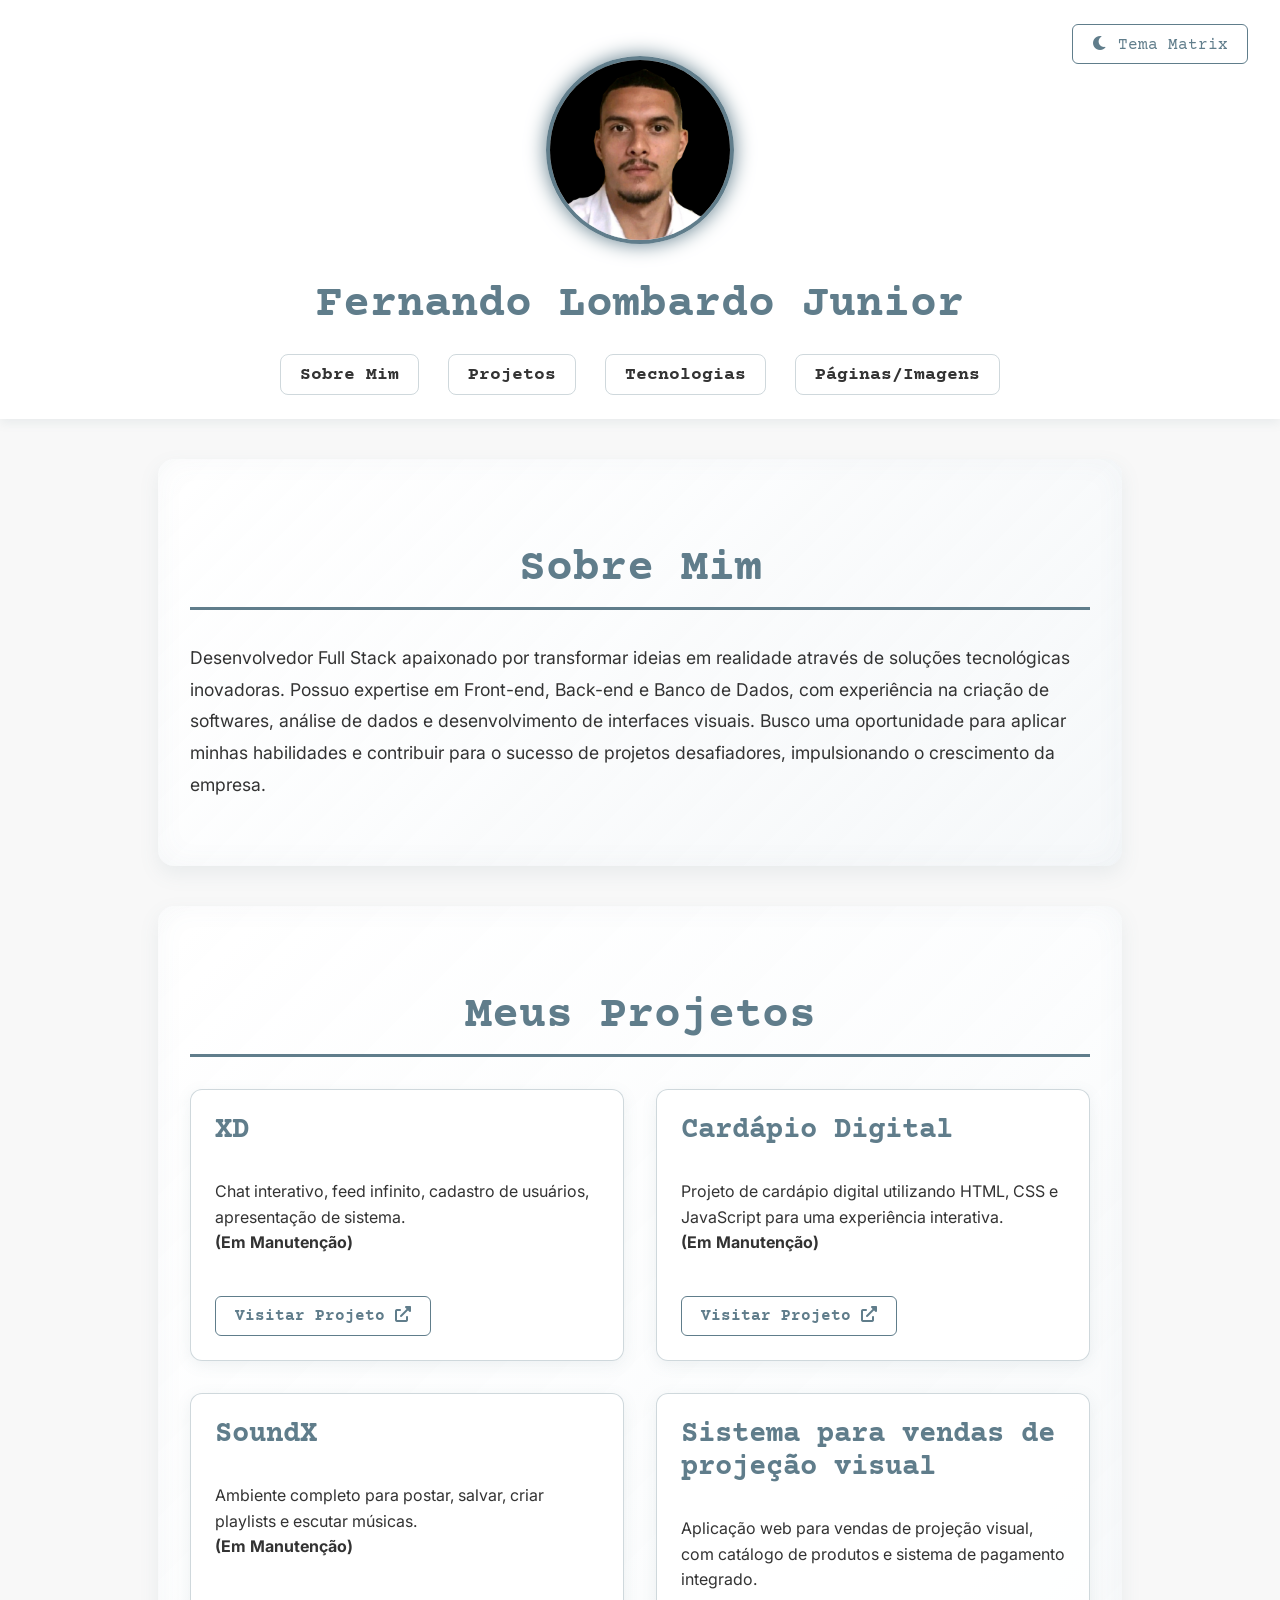
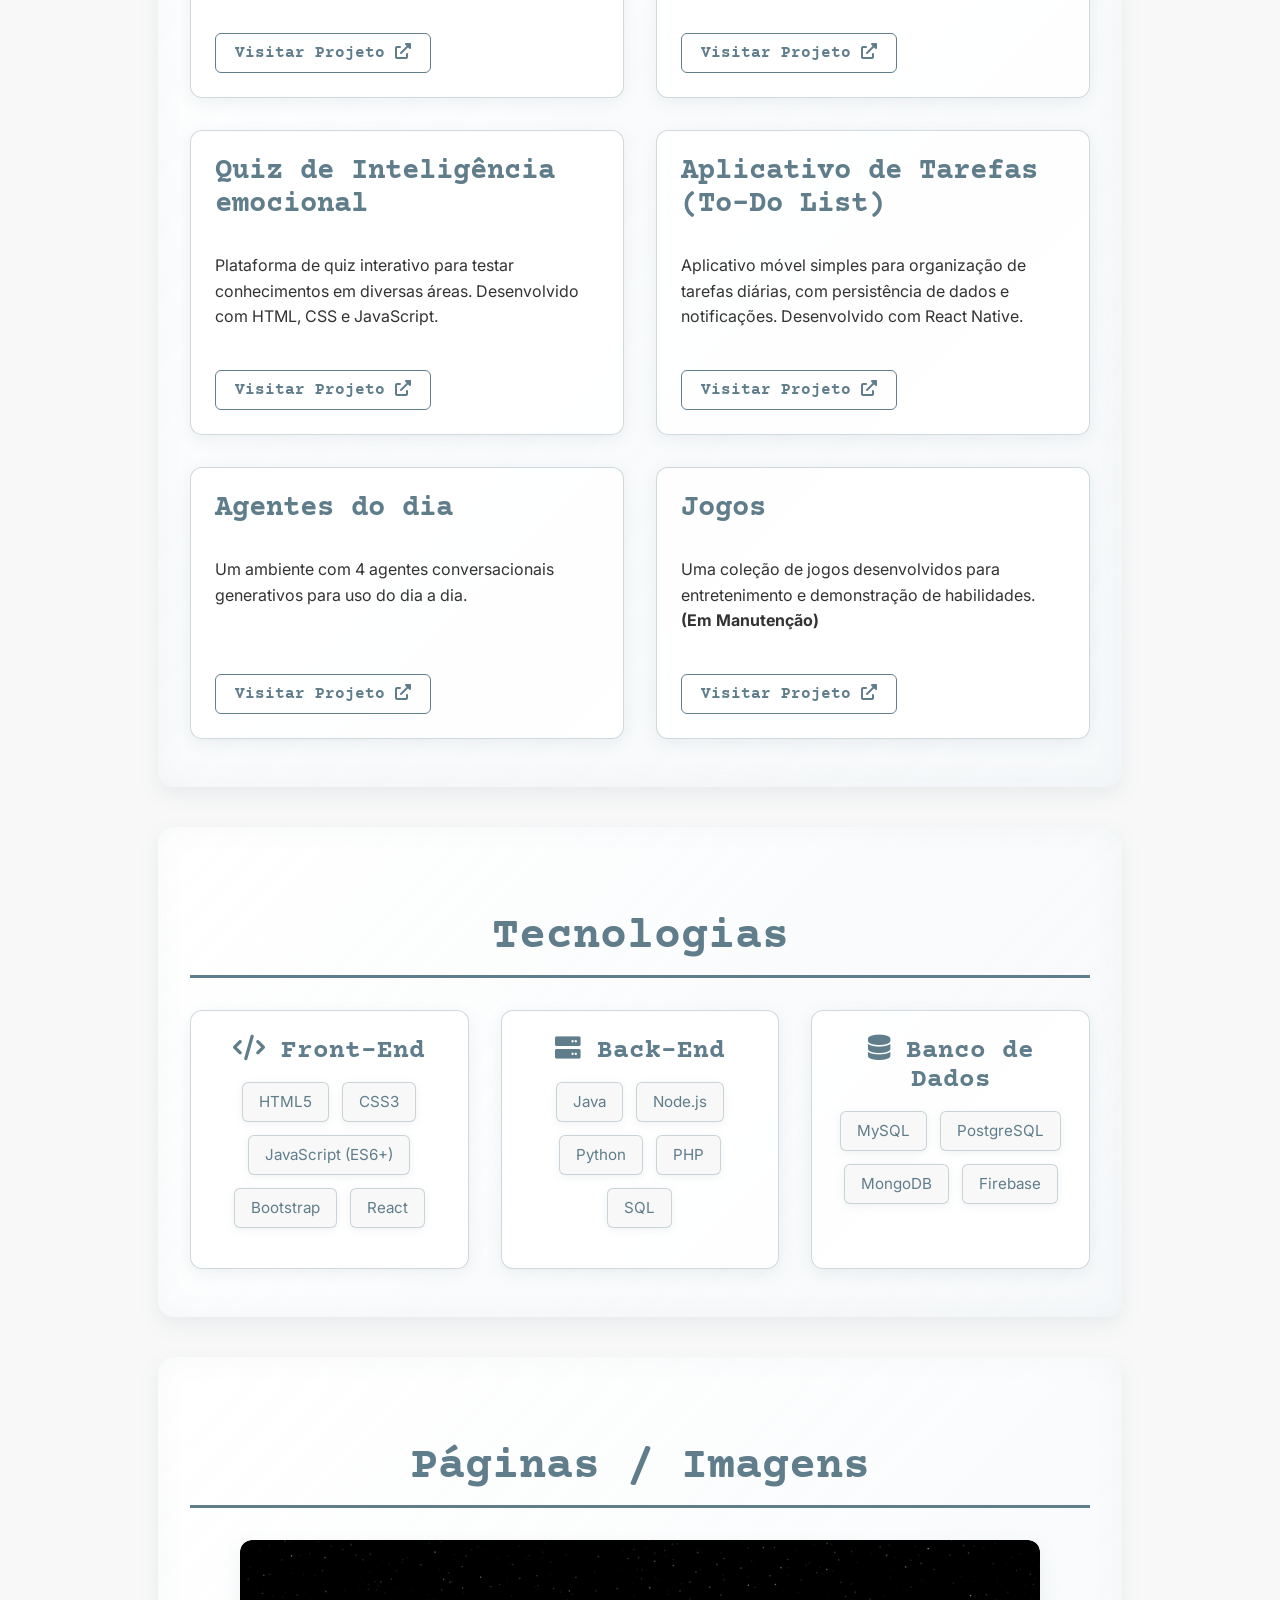
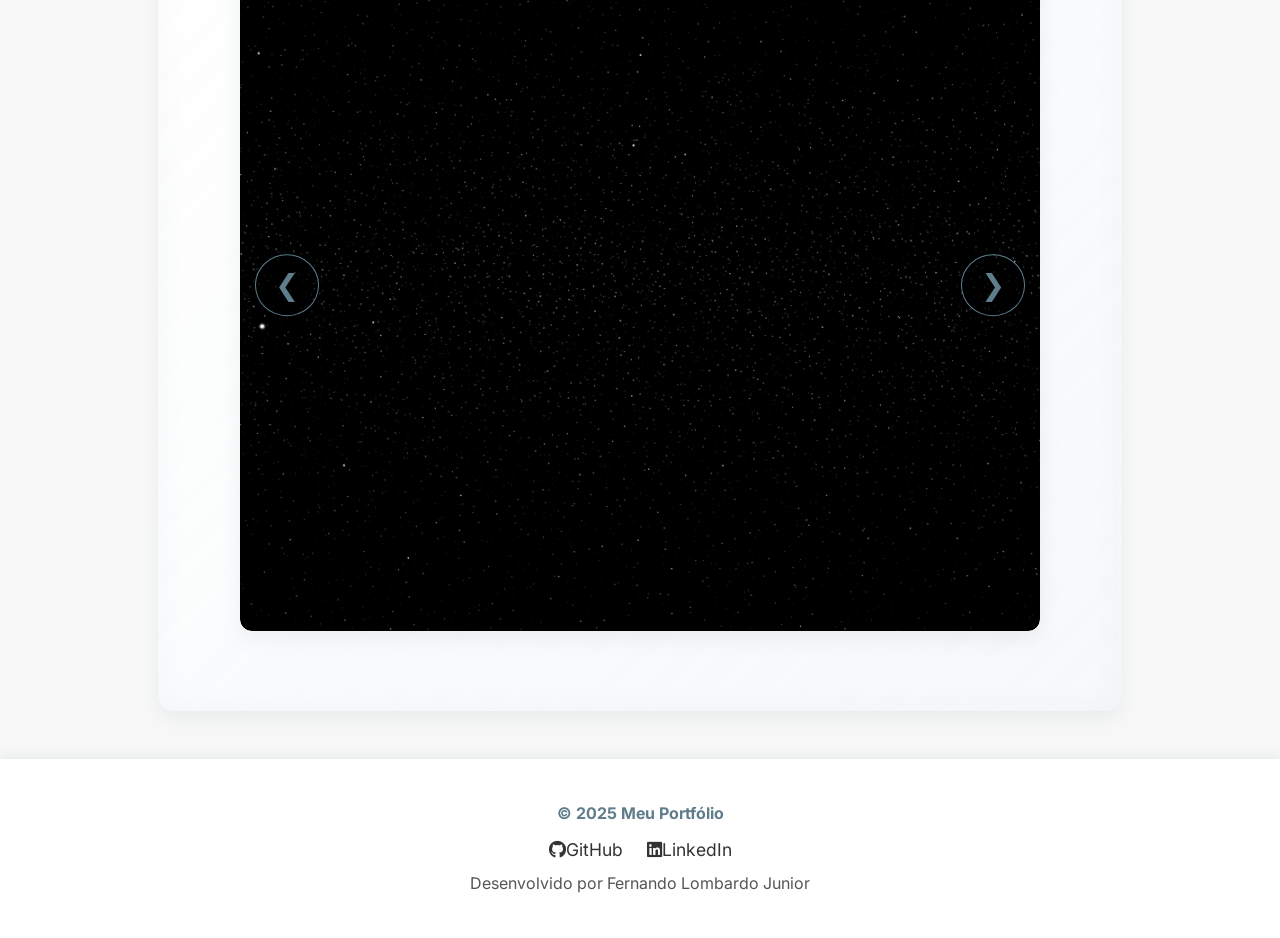
==== commit 3977c206: "atualização dos projetos" ====
--- a/index.html
+++ b/index.html
@@ -1,6 +1,12 @@
 <!DOCTYPE html>
-<html lang="pt-BR"> <head>
-    <meta charset="UTF-8"> <meta name="viewport" content="width=device-width, initial-scale=1.0"> <title>Portfólio - Fernando Lombardo Junior</title> <link href="https://fonts.googleapis.com/css2?family=Inter:wght@300;400;600;700&family=Courier+Prime:wght@400;700&display=swap" rel="stylesheet"> <link rel="stylesheet" href="https://cdnjs.cloudflare.com/ajax/libs/font-awesome/6.0.0-beta3/css/all.min.css"> <style>
+<html lang="pt-BR">
+<head>
+    <meta charset="UTF-8">
+    <meta name="viewport" content="width=device-width, initial-scale=1.0">
+    <title>Portfólio - Fernando Lombardo Junior</title>
+    <link href="https://fonts.googleapis.com/css2?family=Inter:wght@300;400;600;700&family=Courier+Prime:wght@400;700&display=swap" rel="stylesheet">
+    <link rel="stylesheet" href="https://cdnjs.cloudflare.com/ajax/libs/font-awesome/6.0.0-beta3/css/all.min.css">
+    <style>
         /* Variáveis CSS para o Tema Principal (Claro) */
         :root { /* Define variáveis CSS globais para o tema padrão (claro) */
             --background-color: #F8F8F8; /* Fundo muito claro, quase branco */
@@ -703,34 +709,83 @@
     </style>
 </head>
 <body>
-    <div class="background-particles"></div> <button id="theme-toggle"> <span class="theme-icon"><i class="fas fa-moon"></i></span> <span class="theme-text">Tema Matrix</span> </button>
-
-    <header> <div class="profile-section"> <img src="midia/Design sem nome (9).png" alt="Foto de Perfil"> </div>
-        <h1>Fernando Lombardo Junior</h1> <nav> <a href="#about">Sobre Mim</a> <a href="#projects">Projetos</a> <a href="#technologies">Tecnologias</a> <a href="#ai-images">Páginas/Imagens</a> </nav>
+    <div class="background-particles"></div>
+    <button id="theme-toggle">
+        <span class="theme-icon"><i class="fas fa-moon"></i></span>
+        <span class="theme-text">Tema Matrix</span>
+    </button>
+
+    <header>
+        <div class="profile-section">
+            <img src="midia/Design sem nome (9).png" alt="Foto de Perfil">
+        </div>
+        <h1>Fernando Lombardo Junior</h1>
+        <nav>
+            <a href="#about">Sobre Mim</a>
+            <a href="#projects">Projetos</a>
+            <a href="#technologies">Tecnologias</a>
+            <a href="#ai-images">Páginas/Imagens</a>
+        </nav>
     </header>
 
-    <section id="about"> <h2>Sobre Mim</h2> <p>Desenvolvedor Full Stack apaixonado por transformar ideias em realidade através de soluções tecnológicas inovadoras. Possuo expertise em Front-end, Back-end e Banco de Dados, com experiência na criação de softwares, análise de dados e desenvolvimento de interfaces visuais. Busco uma oportunidade para aplicar minhas habilidades e contribuir para o sucesso de projetos desafiadores, impulsionando o crescimento da empresa.</p> </section>
-
-    <section id="projects"> <h2>Meus Projetos</h2> <div class="project-grid"> <div class="project-card"> <h3>XD</h3> <p>Chat interativo, feed infinito, cadastro de usuários, apresentação de sistema.</p> <a href="https://loombardo-99.github.io/XD/" target="_blank" class="matrix-link">Visitar Projeto <i class="fas fa-external-link-alt"></i></a> </div>
+    <section id="about">
+        <h2>Sobre Mim</h2>
+        <p>Desenvolvedor Full Stack apaixonado por transformar ideias em realidade através de soluções tecnológicas inovadoras. Possuo expertise em Front-end, Back-end e Banco de Dados, com experiência na criação de softwares, análise de dados e desenvolvimento de interfaces visuais. Busco uma oportunidade para aplicar minhas habilidades e contribuir para o sucesso de projetos desafiadores, impulsionando o crescimento da empresa.</p>
+    </section>
+
+    <section id="projects">
+        <h2>Meus Projetos</h2>
+        <div class="project-grid">
+            <div class="project-card">
+                <h3>XD</h3>
+                <p>Chat interativo, feed infinito, cadastro de usuários, apresentação de sistema. <br> <strong>(Em Manutenção)</strong></p>
+                <a href="https://loombardo-99.github.io/XD/" target="_blank" class="matrix-link">Visitar Projeto <i class="fas fa-external-link-alt"></i></a>
+            </div>
             <div class="project-card">
                 <h3>Cardápio Digital</h3>
-                <p>Projeto de cardápio digital utilizando HTML, CSS e JavaScript para uma experiência interativa.</p>
+                <p>Projeto de cardápio digital utilizando HTML, CSS e JavaScript para uma experiência interativa. <br> <strong>(Em Manutenção)</strong></p>
                 <a href="https://loombardo-99.github.io/project-cardapio/" target="_blank" class="matrix-link">Visitar Projeto <i class="fas fa-external-link-alt"></i></a>
             </div>
             <div class="project-card">
                 <h3>SoundX</h3>
-                <p>Ambiente completo para postar, salvar, criar playlists e escutar músicas.</p>
+                <p>Ambiente completo para postar, salvar, criar playlists e escutar músicas. <br> <strong>(Em Manutenção)</strong></p>
                 <a href="https://loombardo-99.github.io/playone/" target="_blank" class="matrix-link">Visitar Projeto <i class="fas fa-external-link-alt"></i></a>
             </div>
             <div class="project-card">
+                <h3>Sistema para vendas de projeção visual</h3>
+                <p>Aplicação web para vendas de projeção visual, com catálogo de produtos e sistema de pagamento integrado.</p>
+                <a href="https://loombardo-99.github.io/portifolio-projecao/" target="_blank" class="matrix-link">Visitar Projeto <i class="fas fa-external-link-alt"></i></a>
+            </div>
+            <div class="project-card">
+                <h3>Quiz de Inteligência emocional</h3>
+                <p>Plataforma de quiz interativo para testar conhecimentos em diversas áreas. Desenvolvido com HTML, CSS e JavaScript.</p>
+                <a href="https://loombardo-99.github.io/quiz-emocional/" target="_blank" class="matrix-link">Visitar Projeto <i class="fas fa-external-link-alt"></i></a>
+            </div>
+            <div class="project-card">
+                <h3>Aplicativo de Tarefas (To-Do List)</h3>
+                <p>Aplicativo móvel simples para organização de tarefas diárias, com persistência de dados e notificações. Desenvolvido com React Native.</p>
+                <a href="https://loombardo-99.github.io/to-do-list/" target="_blank" class="matrix-link">Visitar Projeto <i class="fas fa-external-link-alt"></i></a>
+            </div>
+              <div class="project-card">
+                <h3>Agentes do dia</h3>
+                <p>Um ambiente com 4 agentes conversacionais generativos para uso do dia a dia.</p>
+                <a href="https://loombardo-99.github.io/to-do-list/" target="_blank" class="matrix-link">Visitar Projeto <i class="fas fa-external-link-alt"></i></a>
+            </div>
+              <div class="project-card">
                 <h3>Jogos</h3>
-                <p>Uma coleção de jogos desenvolvidos para entretenimento e demonstração de habilidades.</p>
+                <p>Uma coleção de jogos desenvolvidos para entretenimento e demonstração de habilidades. <br> <strong>(Em Manutenção)</strong></p>
                 <a href="https://loombardo-99.github.io/joguinho/" target="_blank" class="matrix-link">Visitar Projeto <i class="fas fa-external-link-alt"></i></a>
             </div>
         </div>
     </section>
 
-    <section id="technologies"> <h2>Tecnologias</h2> <div class="technologies-grid"> <div class="technology-category"> <h3><i class="fas fa-code"></i> Front-End</h3> <ul> <li>HTML5</li>
+    <section id="technologies">
+        <h2>Tecnologias</h2>
+        <div class="technologies-grid">
+            <div class="technology-category">
+                <h3><i class="fas fa-code"></i> Front-End</h3>
+                <ul>
+                    <li>HTML5</li>
                     <li>CSS3</li>
                     <li>JavaScript (ES6+)</li>
                     <li>Bootstrap</li>
@@ -759,24 +814,37 @@
         </div>
     </section>
 
-    <section id="ai-images"> <h2>Páginas / Imagens</h2> <div class="carousel-container"> <button class="carousel-button prev" onclick="prevSlide()">&#10094;</button>
-         <div class="carousel">
-                <img src="midia/fundo-estrelado2.jpg" alt="Página AI 1" class="carousel-image"> 
+    <section id="ai-images">
+        <h2>Páginas / Imagens</h2>
+        <div class="carousel-container">
+            <button class="carousel-button prev" onclick="prevSlide()">&#10094;</button>
+            <div class="carousel">
+                <img src="midia/fundo-estrelado2.jpg" alt="Página AI 1" class="carousel-image">
                 <img src="midia/robo-ai.jpg" alt="Página AI 2" class="carousel-image">
                 <img src="midia/Captura de tela 2025-04-10 091105.png" alt="Página AI 3" class="carousel-image">
                 <img src="midia/Captura de tela 2025-04-10 091426.png" alt="Página AI 4" class="carousel-image">
                 <img src="midia/flor-deserto.jpg" alt="Página AI 5" class="carousel-image">
                 <img src="midia/Captura-chat.png" alt="Página AI 6" class="carousel-image">
             </div>
-            <button class="carousel-button next" onclick="nextSlide()">&#10095;</button> </div>
+            <button class="carousel-button next" onclick="nextSlide()">&#10095;</button>
+        </div>
     </section>
 
-    <footer> <p>&copy; 2025 Meu Portfólio</p> <div class="social-links"> <a href="https://github.com/loombardo-99" target="_blank"> <i class="fab fa-github"></i> GitHub </a>
-            <a href="https://www.linkedin.com/in/fernando-lombardo-junior-4a9b722a3/" target="_blank"> <i class="fab fa-linkedin"></i> LinkedIn </a>
+    <footer>
+        <p>&copy; 2025 Meu Portfólio</p>
+        <div class="social-links">
+            <a href="https://github.com/loombardo-99" target="_blank">
+                <i class="fab fa-github"></i> GitHub
+            </a>
+            <a href="https://www.linkedin.com/in/fernando-lombardo-junior-4a9b722a3/" target="_blank">
+                <i class="fab fa-linkedin"></i> LinkedIn
+            </a>
         </div>
-        <p>Desenvolvido por Fernando Lombardo Junior</p> </footer>
-
-    <button id="scroll-to-top" class="fas fa-arrow-up"></button> <script>
+        <p>Desenvolvido por Fernando Lombardo Junior</p>
+    </footer>
+
+    <button id="scroll-to-top" class="fas fa-arrow-up"></button>
+    <script>
         // JavaScript para o carrossel de imagens
         let currentIndex = 0; // Inicializa o índice da imagem atual do carrossel
         const carousel = document.querySelector('.carousel'); // Seleciona o elemento do carrossel
@@ -894,4 +962,4 @@
         });
     </script>
 </body>
-</html>+</html>
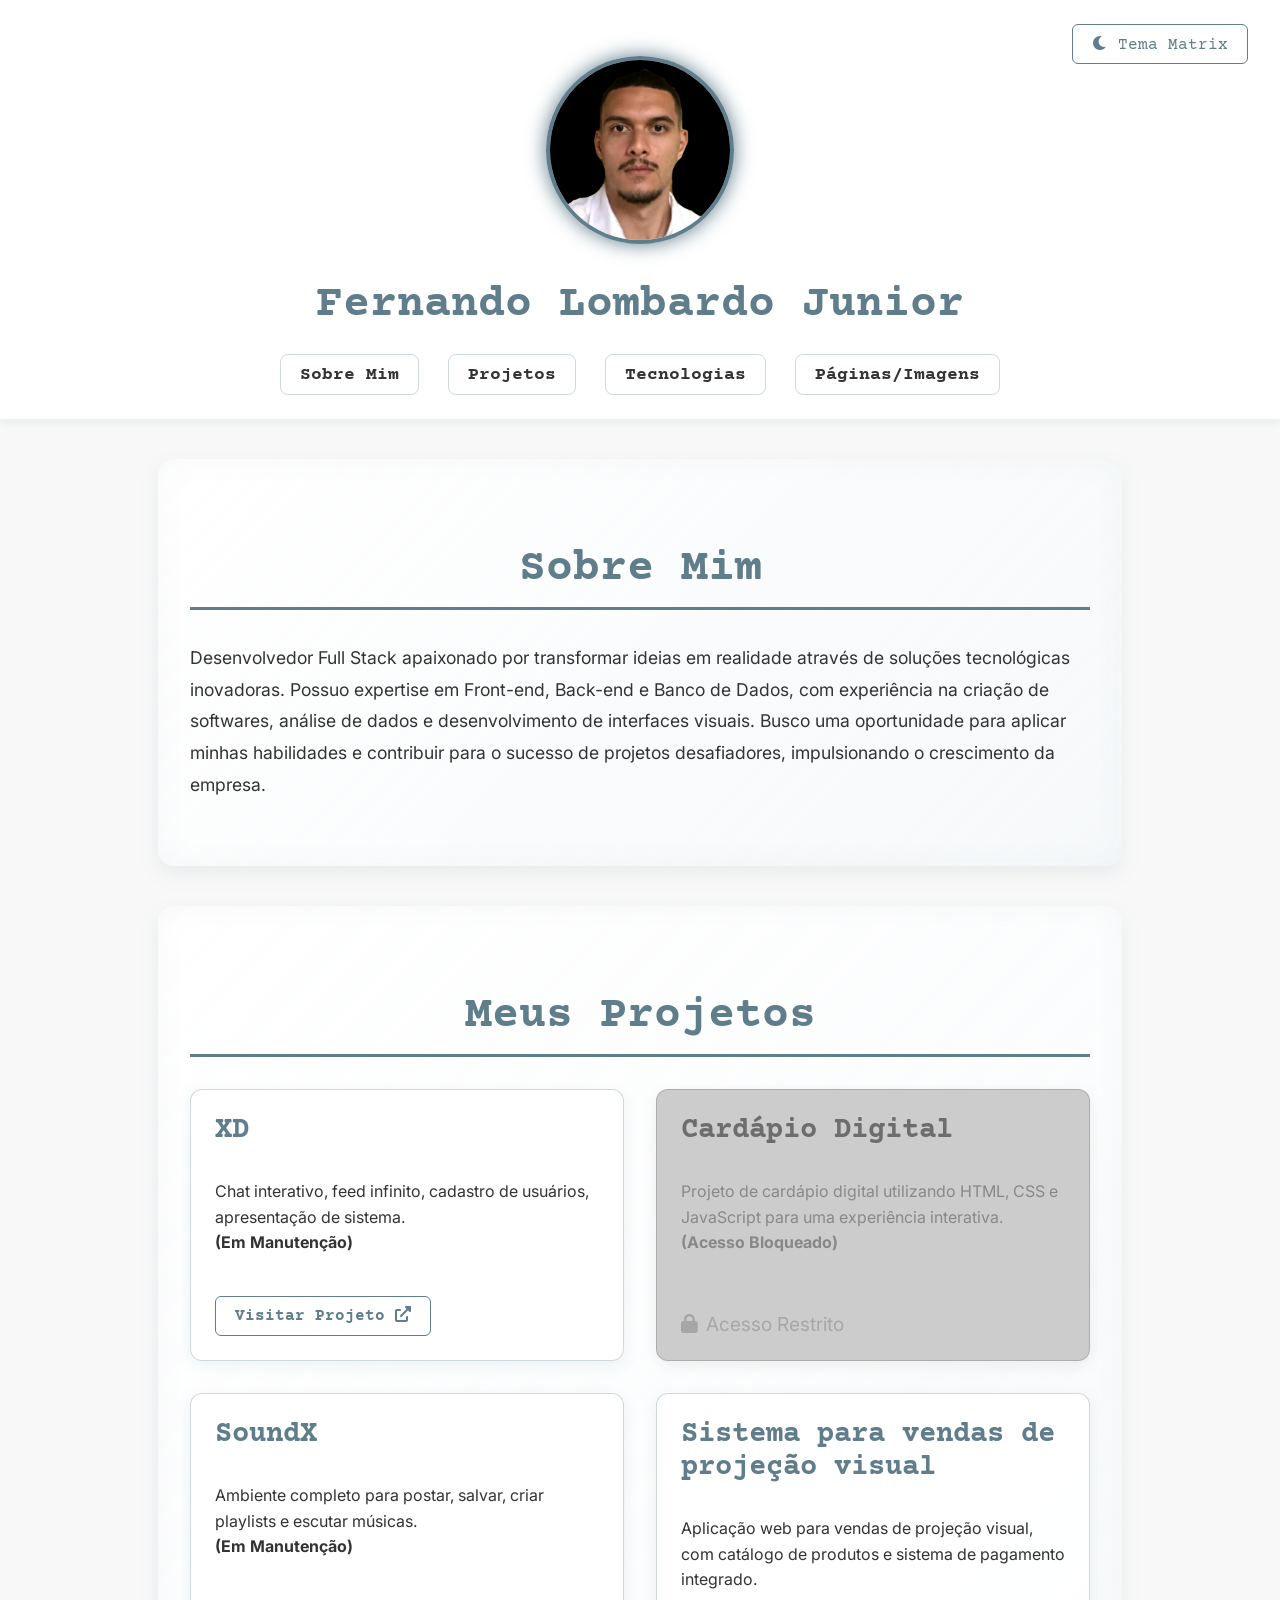
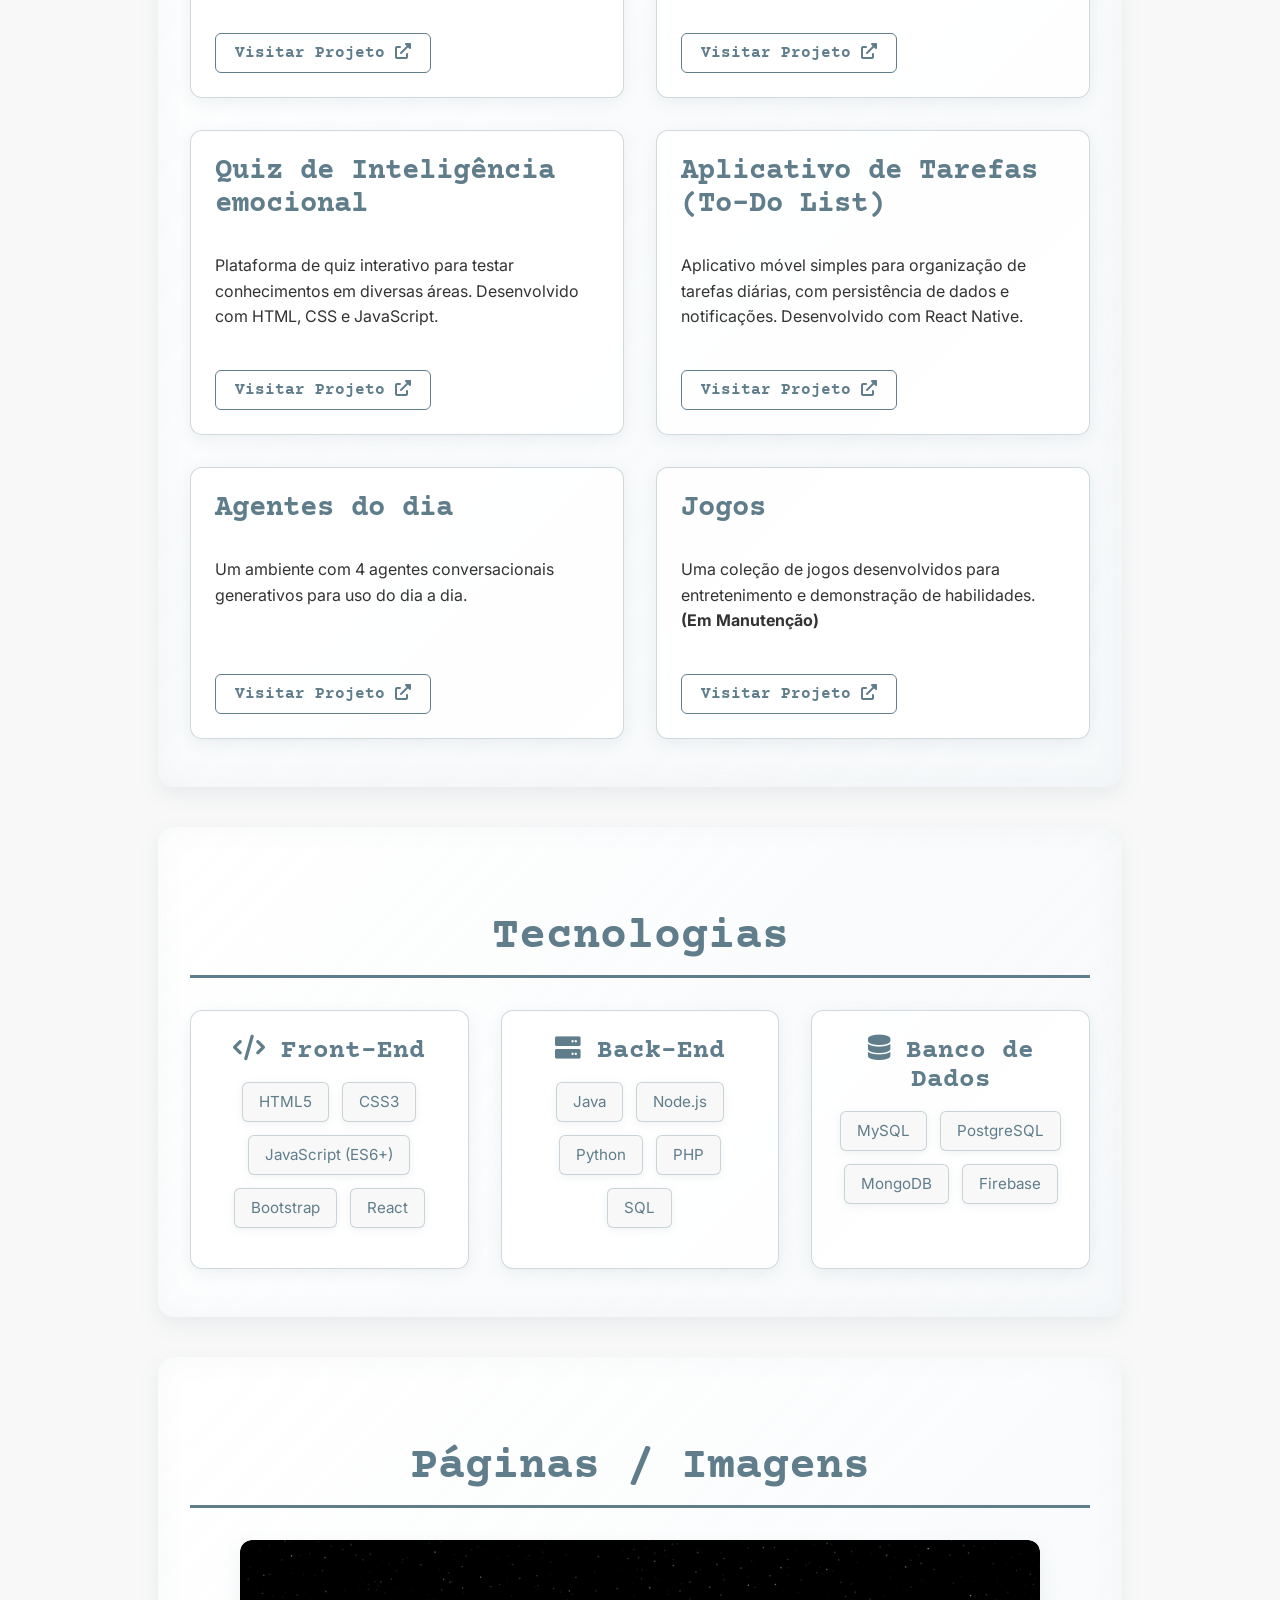
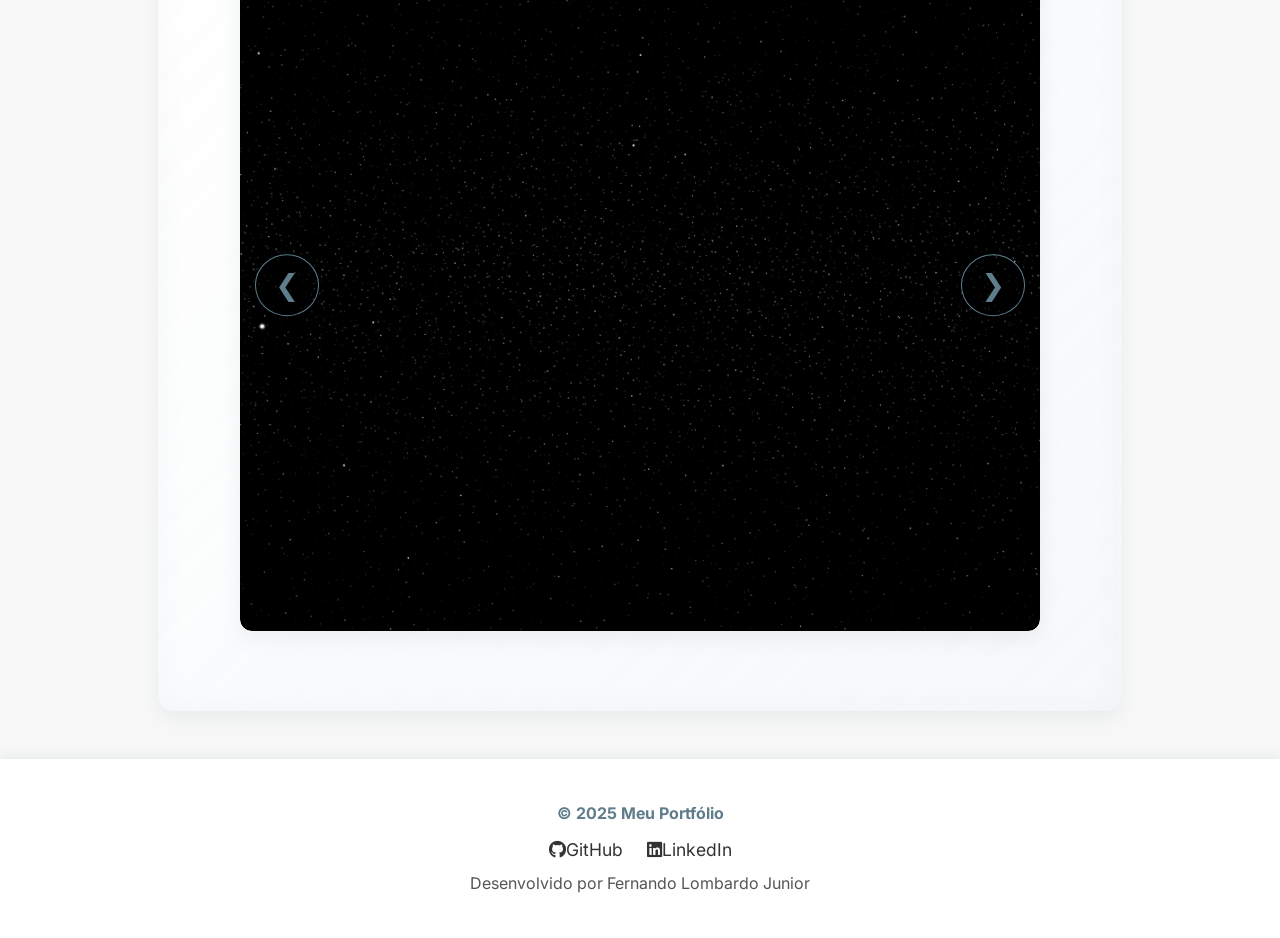
==== commit 15d80377: "new" ====
--- a/index.html
+++ b/index.html
@@ -741,10 +741,13 @@
                 <p>Chat interativo, feed infinito, cadastro de usuários, apresentação de sistema. <br> <strong>(Em Manutenção)</strong></p>
                 <a href="https://loombardo-99.github.io/XD/" target="_blank" class="matrix-link">Visitar Projeto <i class="fas fa-external-link-alt"></i></a>
             </div>
-            <div class="project-card">
-                <h3>Cardápio Digital</h3>
-                <p>Projeto de cardápio digital utilizando HTML, CSS e JavaScript para uma experiência interativa. <br> <strong>(Em Manutenção)</strong></p>
-                <a href="https://loombardo-99.github.io/project-cardapio/" target="_blank" class="matrix-link">Visitar Projeto <i class="fas fa-external-link-alt"></i></a>
+            <div class="project-card" style="filter: grayscale(1) brightness(0.8); pointer-events: none; position: relative;">
+                <h3 style="color: #888;">Cardápio Digital</h3>
+                <p style="color: #aaa;">Projeto de cardápio digital utilizando HTML, CSS e JavaScript para uma experiência interativa.<br><strong>(Acesso Bloqueado)</strong></p>
+                <span style="display: flex; align-items: center; justify-content: flex-start; margin-top: 1.5rem; color: #888; font-size: 1.2rem;">
+                    <i class="fas fa-lock" style="margin-right: 8px;"></i> Acesso Restrito
+                </span>
+                <div style="position: absolute; inset: 0; background: rgba(255,255,255,0.6); border-radius: 12px; pointer-events: none;"></div>
             </div>
             <div class="project-card">
                 <h3>SoundX</h3>
@@ -769,7 +772,7 @@
               <div class="project-card">
                 <h3>Agentes do dia</h3>
                 <p>Um ambiente com 4 agentes conversacionais generativos para uso do dia a dia.</p>
-                <a href="https://loombardo-99.github.io/to-do-list/" target="_blank" class="matrix-link">Visitar Projeto <i class="fas fa-external-link-alt"></i></a>
+                <a href="https://loombardo-99.github.io/assistente-ai/" target="_blank" class="matrix-link">Visitar Projeto <i class="fas fa-external-link-alt"></i></a>
             </div>
               <div class="project-card">
                 <h3>Jogos</h3>
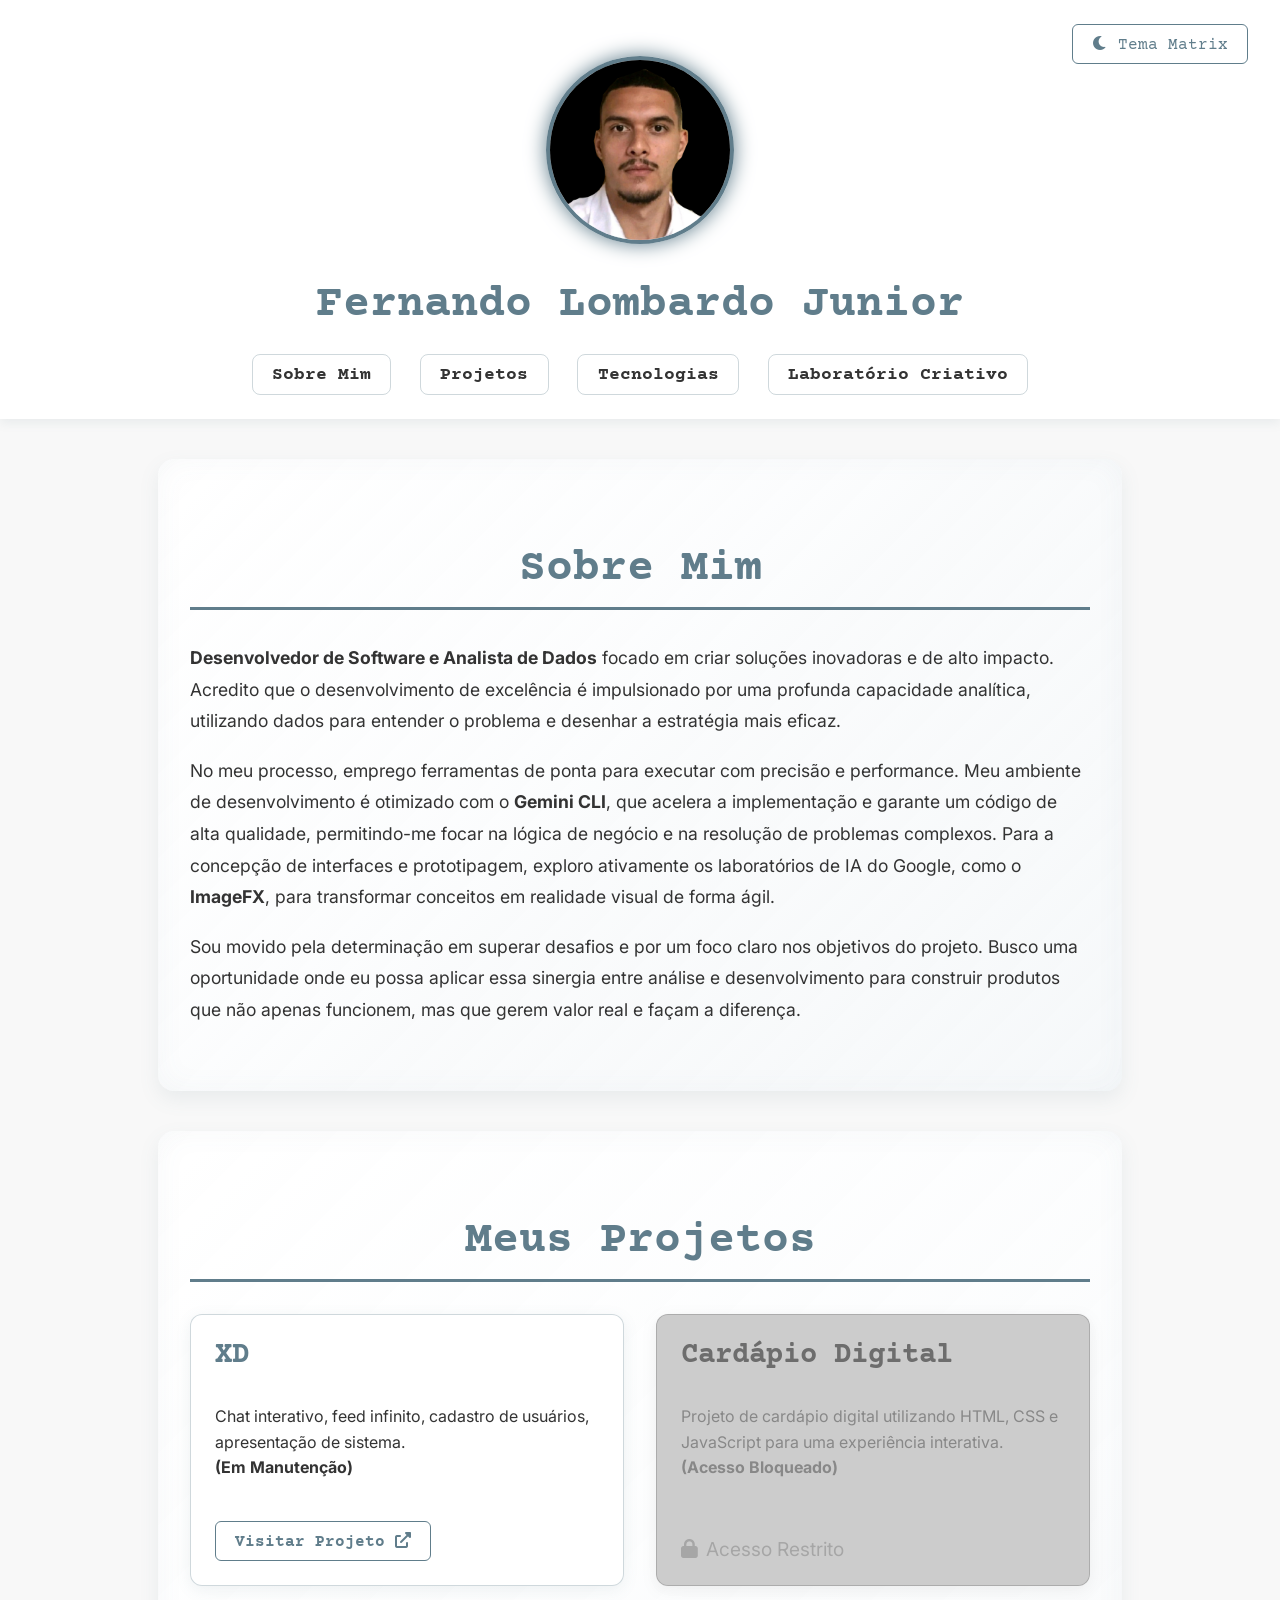
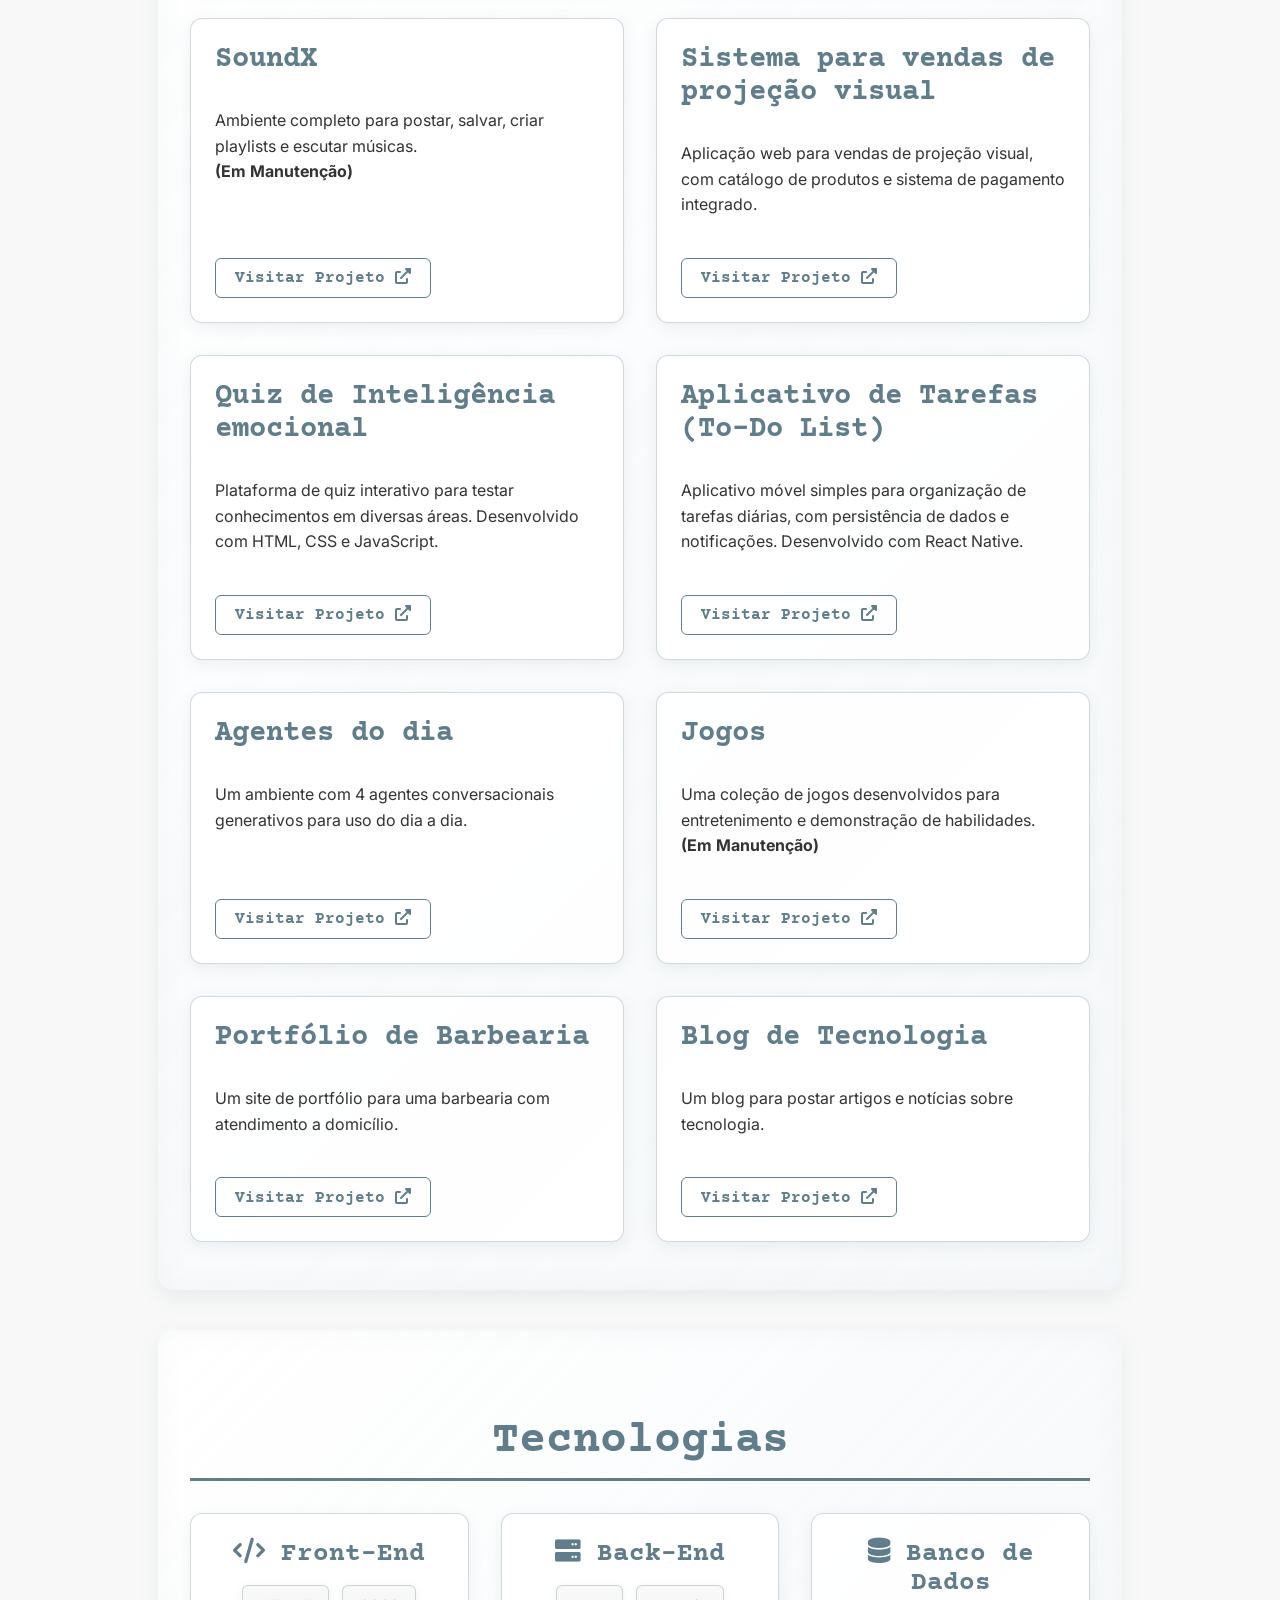
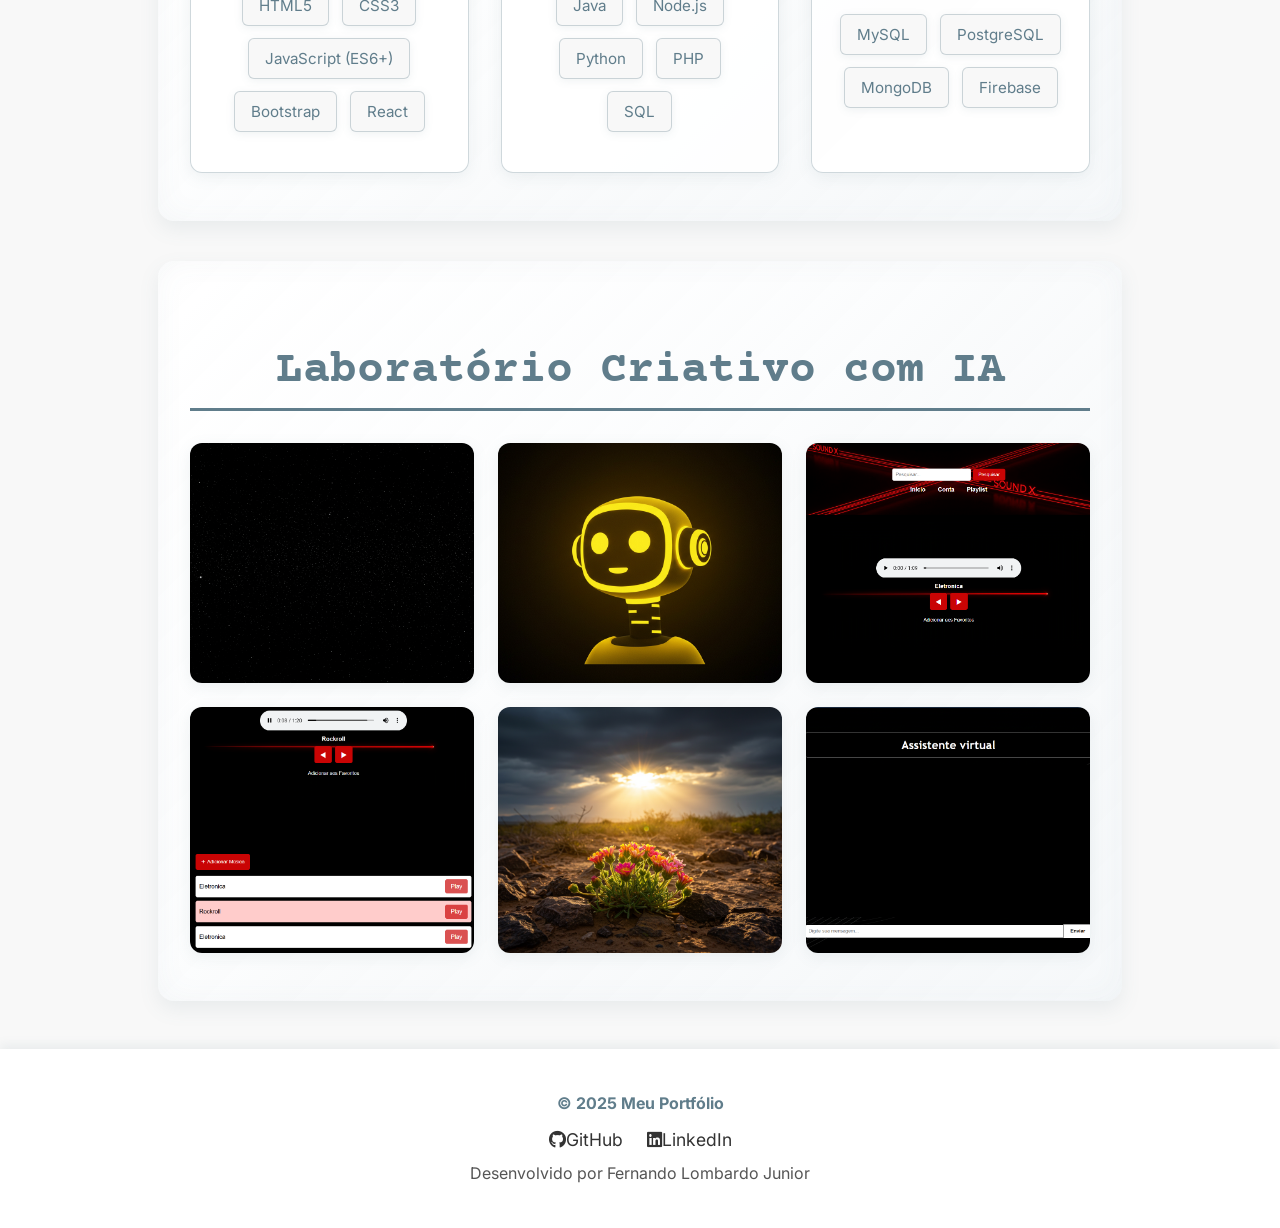
==== commit b40840eb: ""Update-portfolio"" ====
--- a/index.html
+++ b/index.html
@@ -706,6 +706,127 @@
                 font-size: 12px; /* Tamanho da fonte ajustado */
             }
         }
+
+        /* Estilos da Galeria e Lightbox */
+        .gallery-grid {
+            display: grid;
+            grid-template-columns: repeat(auto-fit, minmax(250px, 1fr));
+            gap: 1.5rem;
+        }
+
+        .gallery-item {
+            position: relative;
+            cursor: pointer;
+            overflow: hidden;
+            border-radius: 12px;
+            box-shadow: 0 4px 15px var(--box-shadow-color);
+            transition: transform 0.3s ease, box-shadow 0.3s ease;
+        }
+
+        .gallery-item:hover {
+            transform: scale(1.05);
+            box-shadow: 0 8px 25px var(--primary-color);
+        }
+
+        .gallery-item img {
+            width: 100%;
+            height: 100%;
+            display: block;
+            object-fit: cover;
+            transition: transform 0.3s ease;
+        }
+
+        .gallery-item .overlay {
+            position: absolute;
+            top: 0;
+            left: 0;
+            width: 100%;
+            height: 100%;
+            background: rgba(0, 0, 0, 0.6);
+            color: #fff;
+            display: flex;
+            justify-content: center;
+            align-items: center;
+            font-size: 2rem;
+            opacity: 0;
+            transition: opacity 0.3s ease;
+        }
+
+        .gallery-item:hover .overlay {
+            opacity: 1;
+        }
+
+        .lightbox {
+            position: fixed;
+            top: 0;
+            left: 0;
+            width: 100%;
+            height: 100%;
+            background: rgba(0, 0, 0, 0.85);
+            display: none; /* Começa escondido */
+            justify-content: center;
+            align-items: center;
+            z-index: 1000;
+            padding: 2rem;
+            box-sizing: border-box;
+        }
+
+        .lightbox.show {
+            display: flex; /* Mostra o lightbox */
+        }
+
+        .lightbox-content {
+            position: relative;
+            max-width: 85vw;
+            max-height: 85vh;
+            text-align: center;
+        }
+
+        .lightbox-content img {
+            max-width: 100%;
+            max-height: 100%;
+            border-radius: 8px;
+            box-shadow: 0 0 30px var(--primary-color);
+        }
+
+        #lightbox-caption {
+            color: #fff;
+            margin-top: 1rem;
+            font-family: 'Courier Prime', monospace;
+            font-size: 1.2rem;
+            text-shadow: 0 0 8px var(--primary-color);
+        }
+
+        .lightbox-close, .lightbox-prev, .lightbox-next {
+            position: absolute;
+            cursor: pointer;
+            color: #fff;
+            font-size: 2.5rem;
+            transition: color 0.3s ease, transform 0.3s ease;
+            z-index: 1001;
+        }
+
+        .lightbox-close:hover, .lightbox-prev:hover, .lightbox-next:hover {
+            color: var(--primary-color);
+            transform: scale(1.1);
+        }
+
+        .lightbox-close {
+            top: 20px;
+            right: 30px;
+        }
+
+        .lightbox-prev {
+            top: 50%;
+            left: 20px;
+            transform: translateY(-50%);
+        }
+
+        .lightbox-next {
+            top: 50%;
+            right: 20px;
+            transform: translateY(-50%);
+        }
     </style>
 </head>
 <body>
@@ -724,13 +845,15 @@
             <a href="#about">Sobre Mim</a>
             <a href="#projects">Projetos</a>
             <a href="#technologies">Tecnologias</a>
-            <a href="#ai-images">Páginas/Imagens</a>
+            <a href="#ai-lab">Laboratório Criativo</a>
         </nav>
     </header>
 
     <section id="about">
         <h2>Sobre Mim</h2>
-        <p>Desenvolvedor Full Stack apaixonado por transformar ideias em realidade através de soluções tecnológicas inovadoras. Possuo expertise em Front-end, Back-end e Banco de Dados, com experiência na criação de softwares, análise de dados e desenvolvimento de interfaces visuais. Busco uma oportunidade para aplicar minhas habilidades e contribuir para o sucesso de projetos desafiadores, impulsionando o crescimento da empresa.</p>
+        <p><strong>Desenvolvedor de Software e Analista de Dados</strong> focado em criar soluções inovadoras e de alto impacto. Acredito que o desenvolvimento de excelência é impulsionado por uma profunda capacidade analítica, utilizando dados para entender o problema e desenhar a estratégia mais eficaz.</p>
+        <p>No meu processo, emprego ferramentas de ponta para executar com precisão e performance. Meu ambiente de desenvolvimento é otimizado com o <strong>Gemini CLI</strong>, que acelera a implementação e garante um código de alta qualidade, permitindo-me focar na lógica de negócio e na resolução de problemas complexos. Para a concepção de interfaces e prototipagem, exploro ativamente os laboratórios de IA do Google, como o <strong>ImageFX</strong>, para transformar conceitos em realidade visual de forma ágil.</p>
+        <p>Sou movido pela determinação em superar desafios e por um foco claro nos objetivos do projeto. Busco uma oportunidade onde eu possa aplicar essa sinergia entre análise e desenvolvimento para construir produtos que não apenas funcionem, mas que gerem valor real e façam a diferença.</p>
     </section>
 
     <section id="projects">
@@ -778,6 +901,16 @@
                 <h3>Jogos</h3>
                 <p>Uma coleção de jogos desenvolvidos para entretenimento e demonstração de habilidades. <br> <strong>(Em Manutenção)</strong></p>
                 <a href="https://loombardo-99.github.io/joguinho/" target="_blank" class="matrix-link">Visitar Projeto <i class="fas fa-external-link-alt"></i></a>
+            </div>
+            <div class="project-card">
+                <h3>Portfólio de Barbearia</h3>
+                <p>Um site de portfólio para uma barbearia com atendimento a domicílio.</p>
+                <a href="https://loombardo-99.github.io/portfolio-barber-domicilio/" target="_blank" class="matrix-link">Visitar Projeto <i class="fas fa-external-link-alt"></i></a>
+            </div>
+            <div class="project-card">
+                <h3>Blog de Tecnologia</h3>
+                <p>Um blog para postar artigos e notícias sobre tecnologia.</p>
+                <a href="https://loombardo-99.github.io/blog-tecnologia/" target="_blank" class="matrix-link">Visitar Projeto <i class="fas fa-external-link-alt"></i></a>
             </div>
         </div>
     </section>
@@ -817,21 +950,46 @@
         </div>
     </section>
 
-    <section id="ai-images">
-        <h2>Páginas / Imagens</h2>
-        <div class="carousel-container">
-            <button class="carousel-button prev" onclick="prevSlide()">&#10094;</button>
-            <div class="carousel">
-                <img src="midia/fundo-estrelado2.jpg" alt="Página AI 1" class="carousel-image">
-                <img src="midia/robo-ai.jpg" alt="Página AI 2" class="carousel-image">
-                <img src="midia/Captura de tela 2025-04-10 091105.png" alt="Página AI 3" class="carousel-image">
-                <img src="midia/Captura de tela 2025-04-10 091426.png" alt="Página AI 4" class="carousel-image">
-                <img src="midia/flor-deserto.jpg" alt="Página AI 5" class="carousel-image">
-                <img src="midia/Captura-chat.png" alt="Página AI 6" class="carousel-image">
-            </div>
-            <button class="carousel-button next" onclick="nextSlide()">&#10095;</button>
+    <section id="ai-lab">
+        <h2>Laboratório Criativo com IA</h2>
+        <div class="gallery-grid">
+            <div class="gallery-item" data-caption="Conceito de um universo estrelado, gerado com ImageFX.">
+                <img src="midia/fundo-estrelado2.jpg" alt="Universo estrelado gerado por IA">
+                <div class="overlay"><i class="fas fa-search-plus"></i></div>
+            </div>
+            <div class="gallery-item" data-caption="Protótipo de um robô para um projeto de game, gerado com ImageFX.">
+                <img src="midia/robo-ai.jpg" alt="Robô gerado por IA">
+                <div class="overlay"><i class="fas fa-search-plus"></i></div>
+            </div>
+            <div class="gallery-item" data-caption="Interface de um sistema de análise de dados.">
+                <img src="midia/Captura de tela 2025-04-10 091105.png" alt="Dashboard de sistema">
+                <div class="overlay"><i class="fas fa-search-plus"></i></div>
+            </div>
+            <div class="gallery-item" data-caption="Dashboard de monitoramento de performance.">
+                <img src="midia/Captura de tela 2025-04-10 091426.png" alt="Dashboard de monitoramento">
+                <div class="overlay"><i class="fas fa-search-plus"></i></div>
+            </div>
+            <div class="gallery-item" data-caption="Arte conceitual de uma flor no deserto, gerada com ImageFX.">
+                <img src="midia/flor-deserto.jpg" alt="Flor no deserto gerada por IA">
+                <div class="overlay"><i class="fas fa-search-plus"></i></div>
+            </div>
+            <div class="gallery-item" data-caption="Interface de um chat interativo.">
+                <img src="midia/Captura-chat.png" alt="Interface de chat">
+                <div class="overlay"><i class="fas fa-search-plus"></i></div>
+            </div>
         </div>
     </section>
+
+    <!-- Lightbox Structure -->
+    <div id="lightbox" class="lightbox">
+        <span class="lightbox-close">&times;</span>
+        <span class="lightbox-prev">&#10094;</span>
+        <span class="lightbox-next">&#10095;</span>
+        <div class="lightbox-content">
+            <img src="" alt="Imagem em destaque" id="lightbox-img">
+            <div id="lightbox-caption"></div>
+        </div>
+    </div>
 
     <footer>
         <p>&copy; 2025 Meu Portfólio</p>
@@ -861,7 +1019,9 @@
             } else if (currentIndex < 0) { // Se o índice for menor que 0, vai para a última imagem
                 currentIndex = totalImages - 1;
             }
-            carousel.style.transform = `translateX(-${currentIndex * 100}%)`; // Move o carrossel horizontalmente
+            if (carousel) {
+                carousel.style.transform = `translateX(-${currentIndex * 100}%)`; // Move o carrossel horizontalmente
+            }
         }
 
         function nextSlide() { // Função para avançar para a próxima imagem
@@ -873,6 +1033,64 @@
             currentIndex--; // Decrementa o índice
             updateCarousel(); // Atualiza o carrossel
         }
+
+        // --- Novo JavaScript para a Galeria Lightbox ---
+        const galleryItems = document.querySelectorAll('.gallery-item');
+        const lightbox = document.getElementById('lightbox');
+        const lightboxImg = document.getElementById('lightbox-img');
+        const lightboxCaption = document.getElementById('lightbox-caption');
+        const closeBtn = document.querySelector('.lightbox-close');
+        const prevBtn = document.querySelector('.lightbox-prev');
+        const nextBtn = document.querySelector('.lightbox-next');
+
+        let currentGalleryIndex = 0;
+
+        function openLightbox(index) {
+            currentGalleryIndex = index;
+            const item = galleryItems[currentGalleryIndex];
+            const imgSrc = item.querySelector('img').src;
+            const caption = item.getAttribute('data-caption');
+            
+            lightboxImg.src = imgSrc;
+            lightboxCaption.textContent = caption;
+            lightbox.classList.add('show');
+        }
+
+        function closeLightbox() {
+            lightbox.classList.remove('show');
+        }
+
+        function showPrevImage() {
+            currentGalleryIndex = (currentGalleryIndex - 1 + galleryItems.length) % galleryItems.length;
+            openLightbox(currentGalleryIndex);
+        }
+
+        function showNextImage() {
+            currentGalleryIndex = (currentGalleryIndex + 1) % galleryItems.length;
+            openLightbox(currentGalleryIndex);
+        }
+
+        galleryItems.forEach((item, index) => {
+            item.addEventListener('click', () => openLightbox(index));
+        });
+
+        closeBtn.addEventListener('click', closeLightbox);
+        prevBtn.addEventListener('click', showPrevImage);
+        nextBtn.addEventListener('click', showNextImage);
+
+        // Fechar com a tecla Esc
+        document.addEventListener('keydown', (e) => {
+            if (e.key === 'Escape' && lightbox.classList.contains('show')) {
+                closeLightbox();
+            }
+        });
+
+        // Fechar clicando fora da imagem
+        lightbox.addEventListener('click', (e) => {
+            if (e.target === lightbox) {
+                closeLightbox();
+            }
+        });
 
         // JavaScript para o efeito Matrix no mouse
         const body = document.body; // Seleciona o elemento body do documento
@@ -944,8 +1162,7 @@
             if (savedTheme === 'matrix') { // Se o tema salvo for 'matrix'
                 body.classList.add('matrix-theme'); // Adiciona a classe 'matrix-theme' ao body
             }
-            // Inicializa o carrossel
-            updateCarousel(); // Chama a função para inicializar o carrossel
+            // Inicializa o tema e as partículas
             updateThemeButton(); // Atualiza o ícone e texto do botão de tema na carga inicial
 
             // Adiciona partículas de fundo
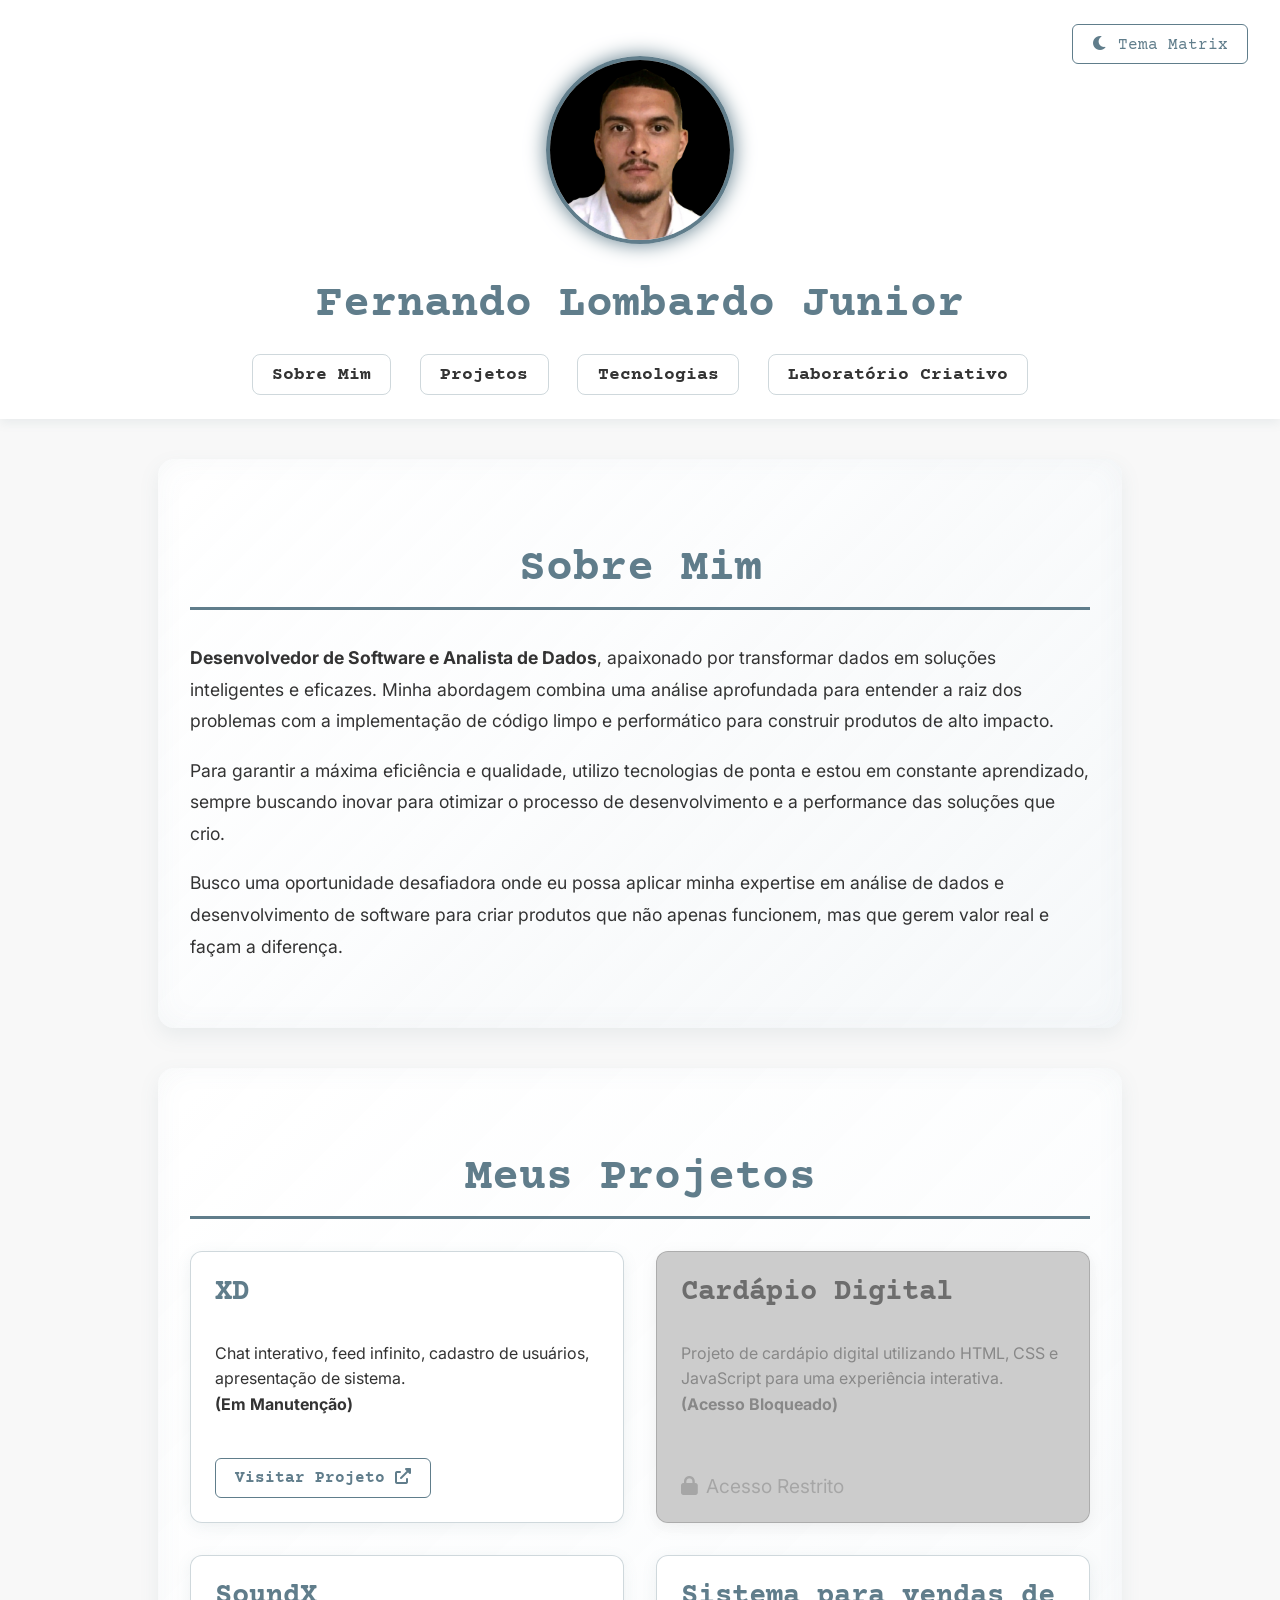
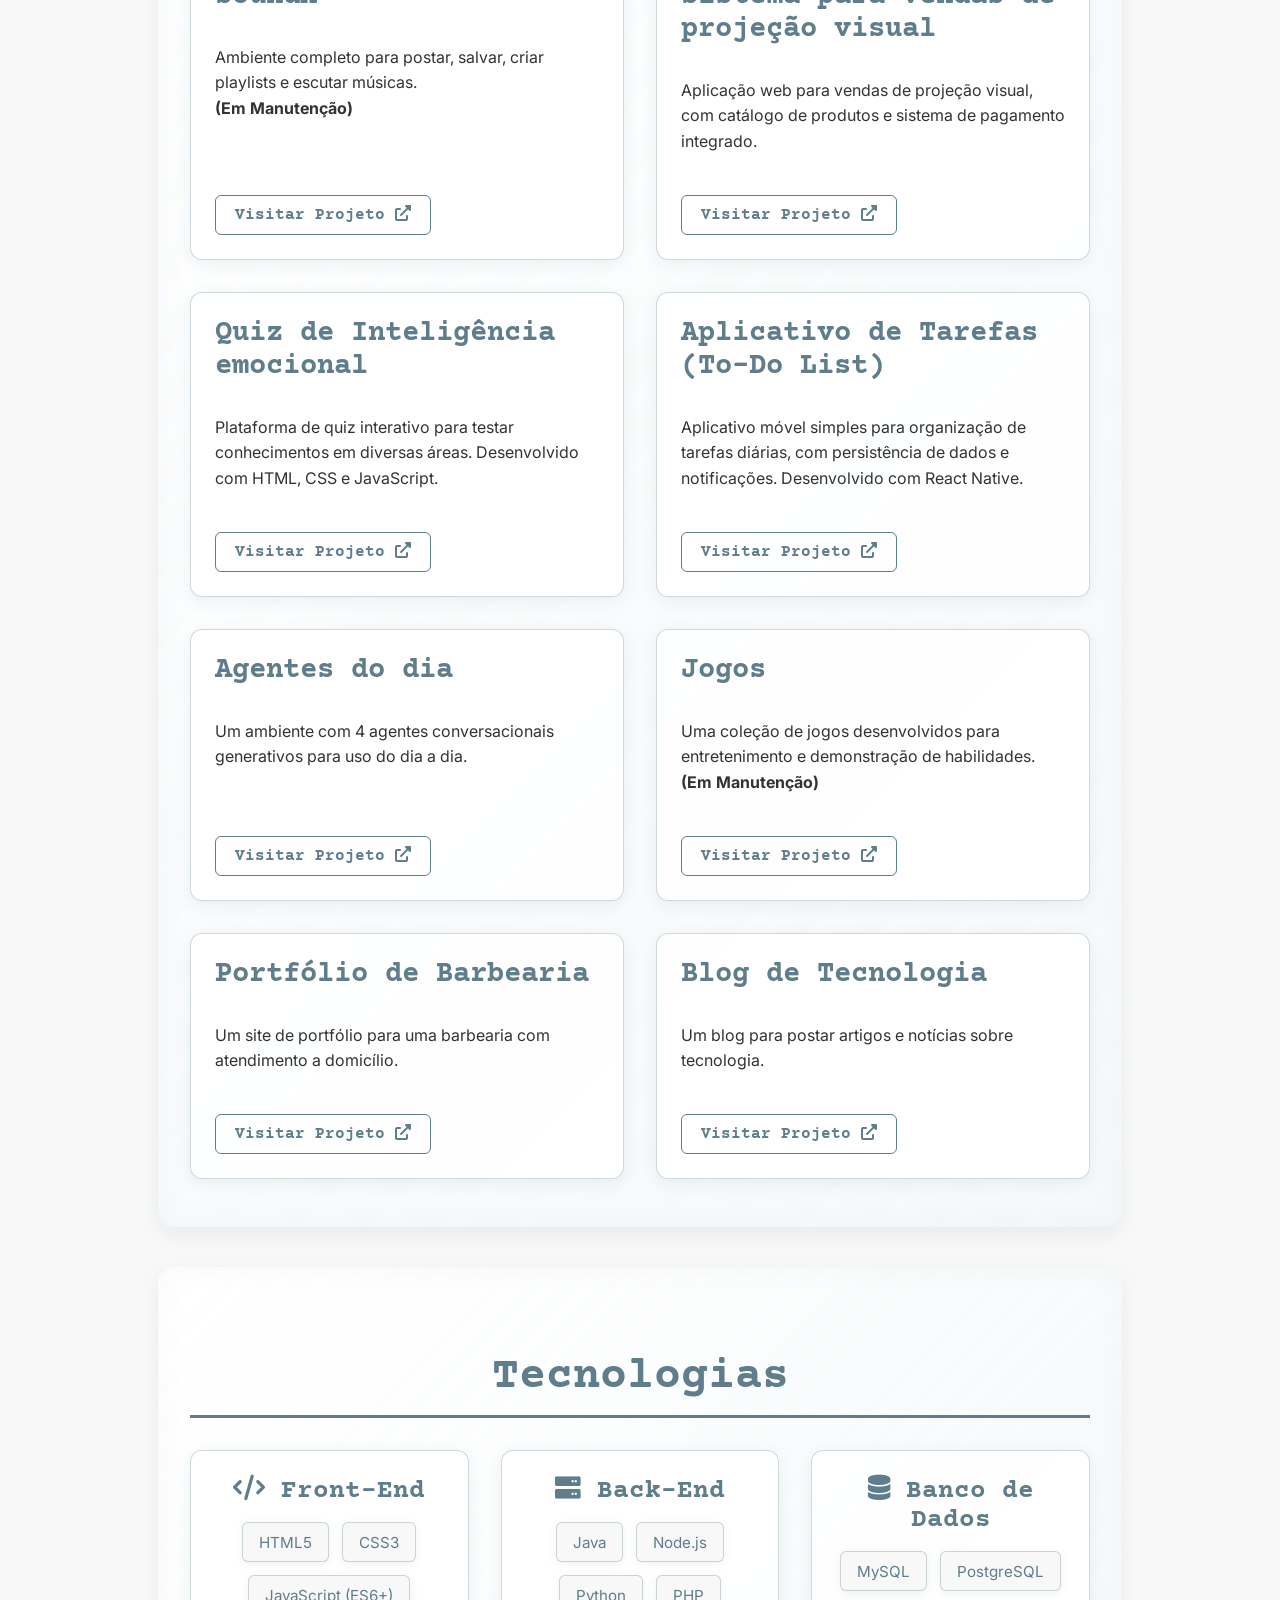
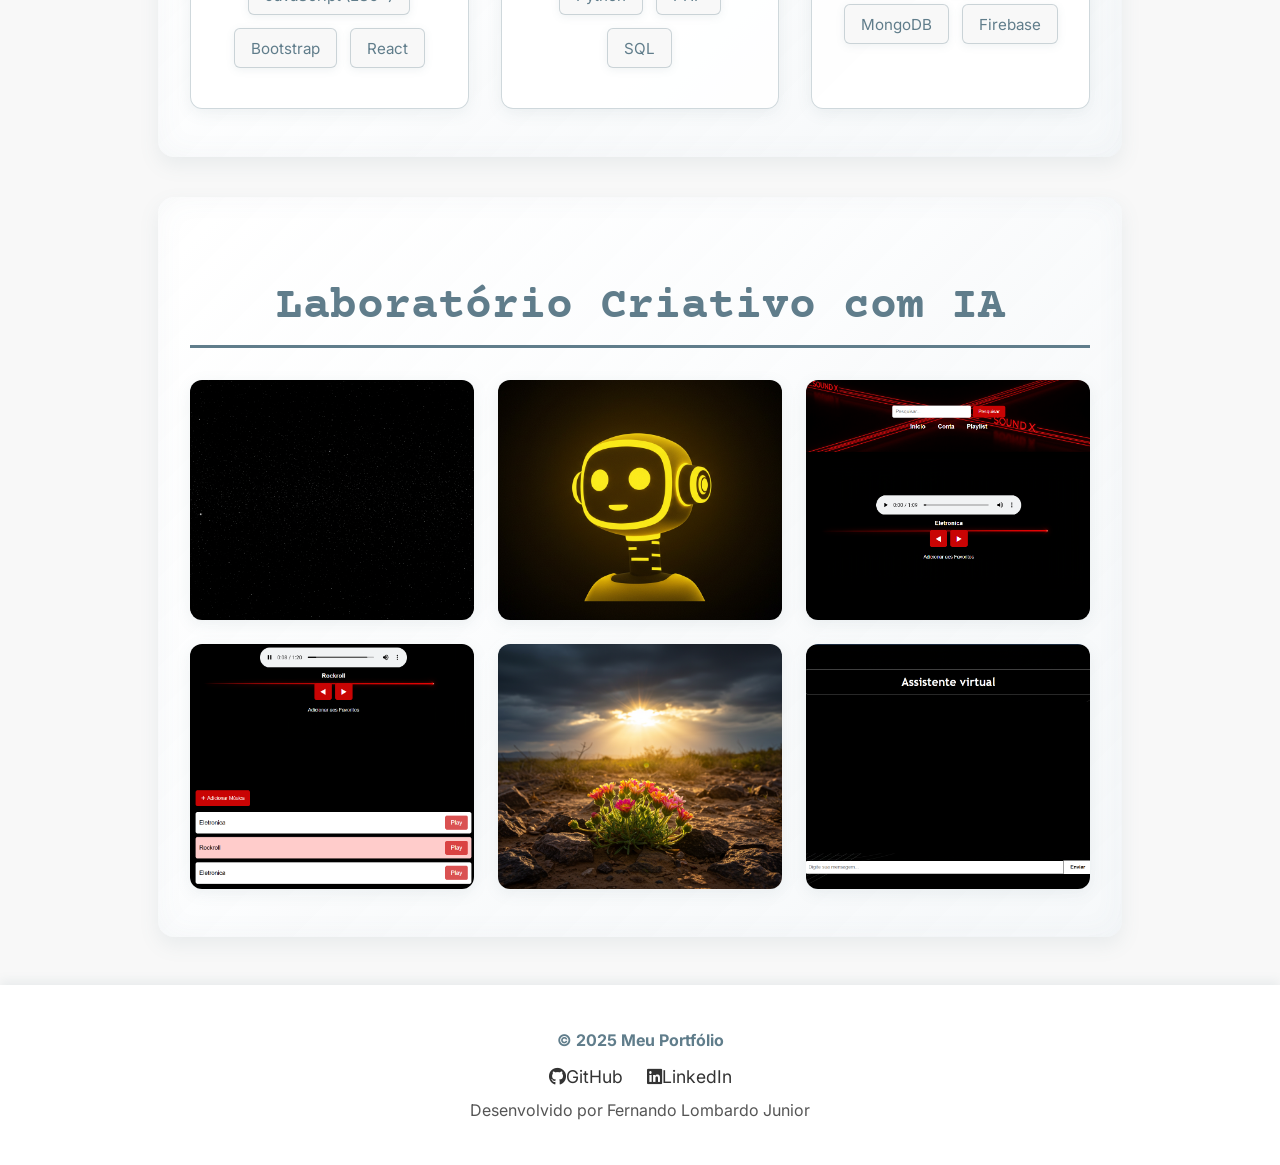
==== commit 90c28245: ""Refactor-About-Me-section"" ====
--- a/index.html
+++ b/index.html
@@ -851,9 +851,9 @@
 
     <section id="about">
         <h2>Sobre Mim</h2>
-        <p><strong>Desenvolvedor de Software e Analista de Dados</strong> focado em criar soluções inovadoras e de alto impacto. Acredito que o desenvolvimento de excelência é impulsionado por uma profunda capacidade analítica, utilizando dados para entender o problema e desenhar a estratégia mais eficaz.</p>
-        <p>No meu processo, emprego ferramentas de ponta para executar com precisão e performance. Meu ambiente de desenvolvimento é otimizado com o <strong>Gemini CLI</strong>, que acelera a implementação e garante um código de alta qualidade, permitindo-me focar na lógica de negócio e na resolução de problemas complexos. Para a concepção de interfaces e prototipagem, exploro ativamente os laboratórios de IA do Google, como o <strong>ImageFX</strong>, para transformar conceitos em realidade visual de forma ágil.</p>
-        <p>Sou movido pela determinação em superar desafios e por um foco claro nos objetivos do projeto. Busco uma oportunidade onde eu possa aplicar essa sinergia entre análise e desenvolvimento para construir produtos que não apenas funcionem, mas que gerem valor real e façam a diferença.</p>
+        <p><strong>Desenvolvedor de Software e Analista de Dados</strong>, apaixonado por transformar dados em soluções inteligentes e eficazes. Minha abordagem combina uma análise aprofundada para entender a raiz dos problemas com a implementação de código limpo e performático para construir produtos de alto impacto.</p>
+        <p>Para garantir a máxima eficiência e qualidade, utilizo tecnologias de ponta e estou em constante aprendizado, sempre buscando inovar para otimizar o processo de desenvolvimento e a performance das soluções que crio.</p>
+        <p>Busco uma oportunidade desafiadora onde eu possa aplicar minha expertise em análise de dados e desenvolvimento de software para criar produtos que não apenas funcionem, mas que gerem valor real e façam a diferença.</p>
     </section>
 
     <section id="projects">
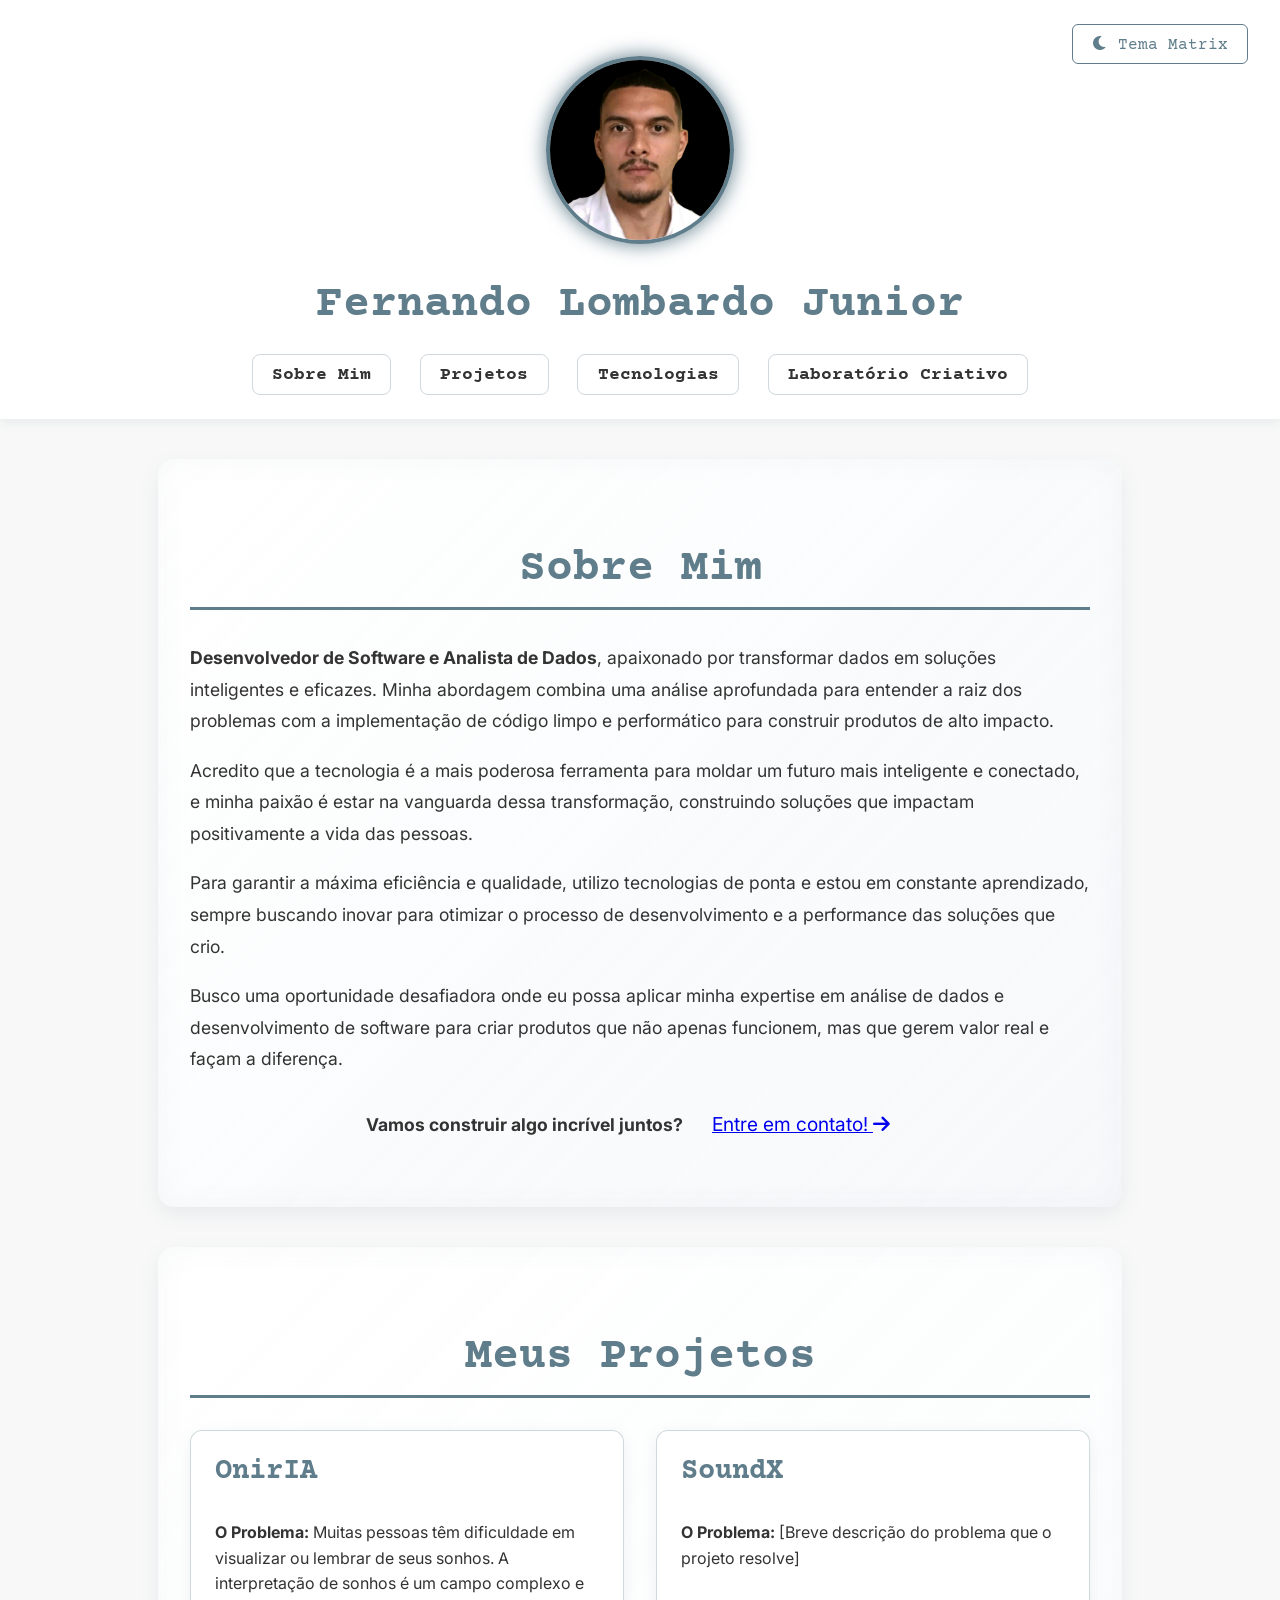
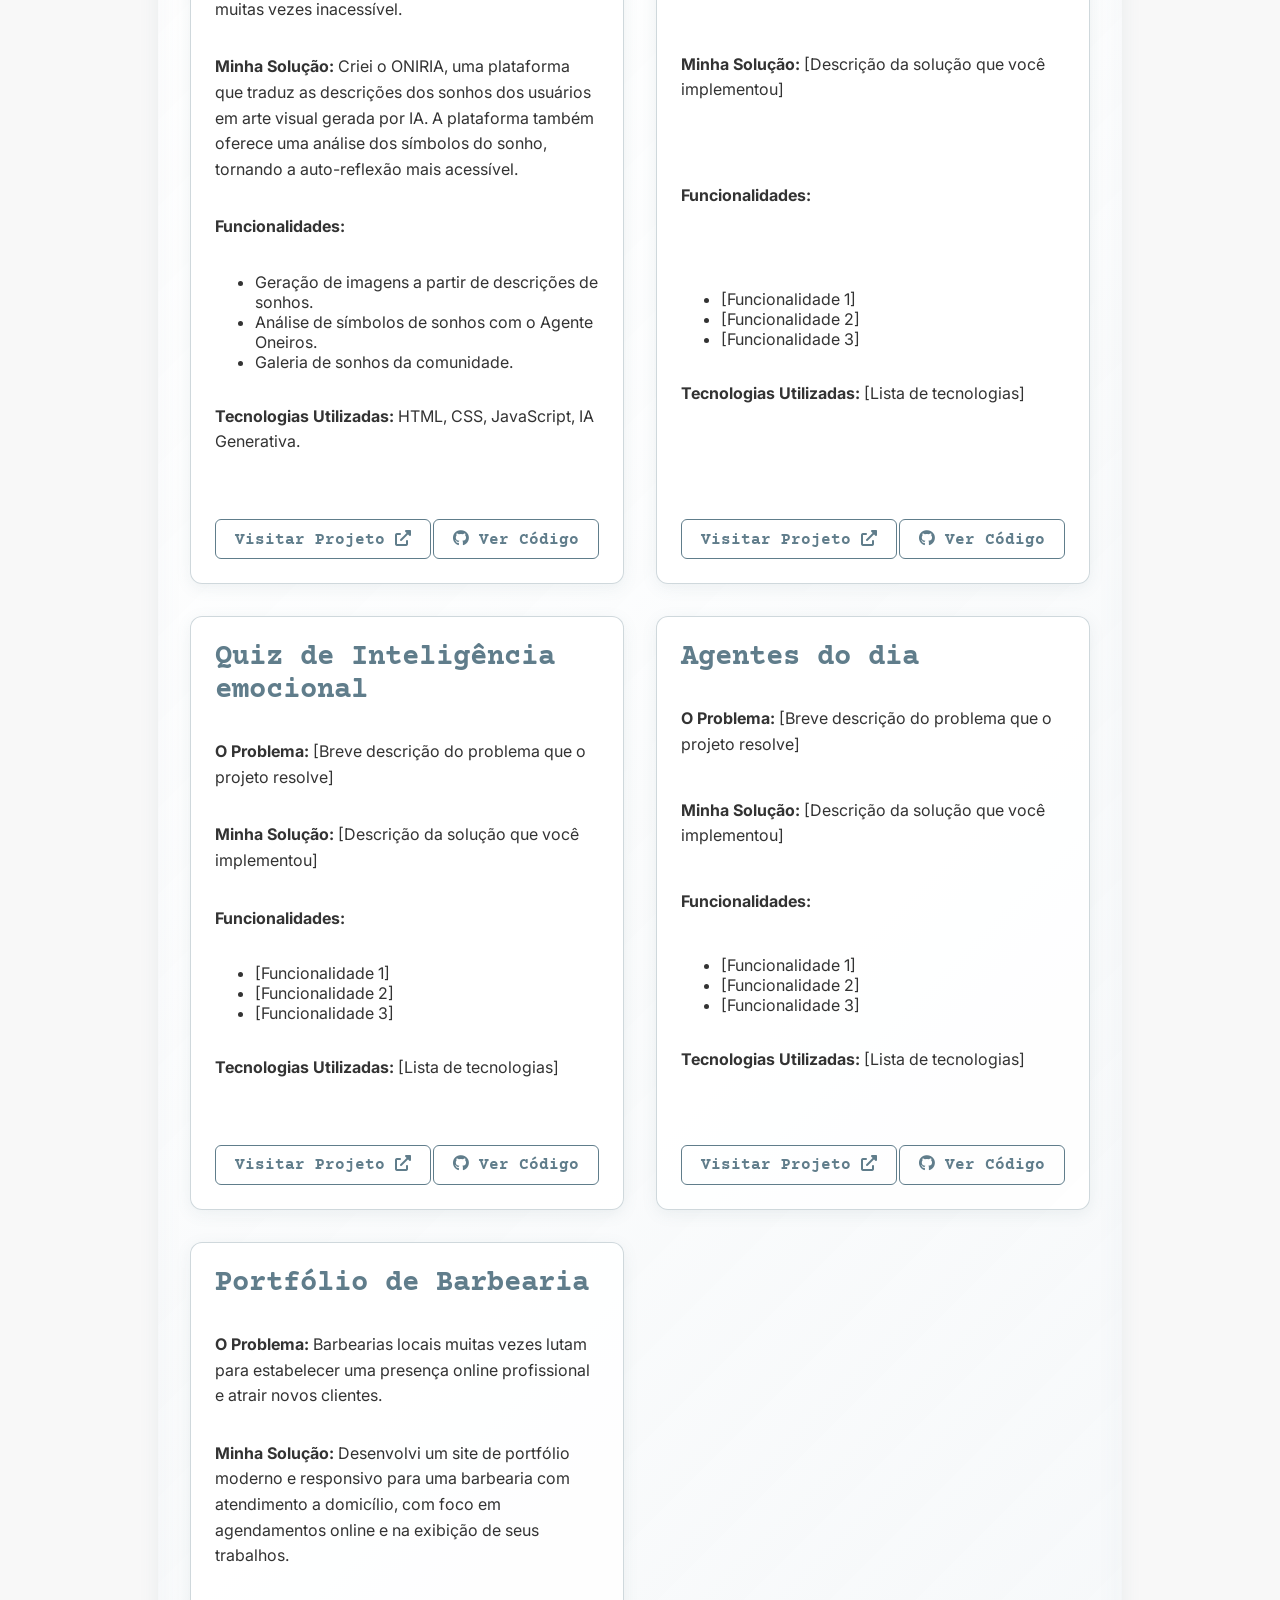
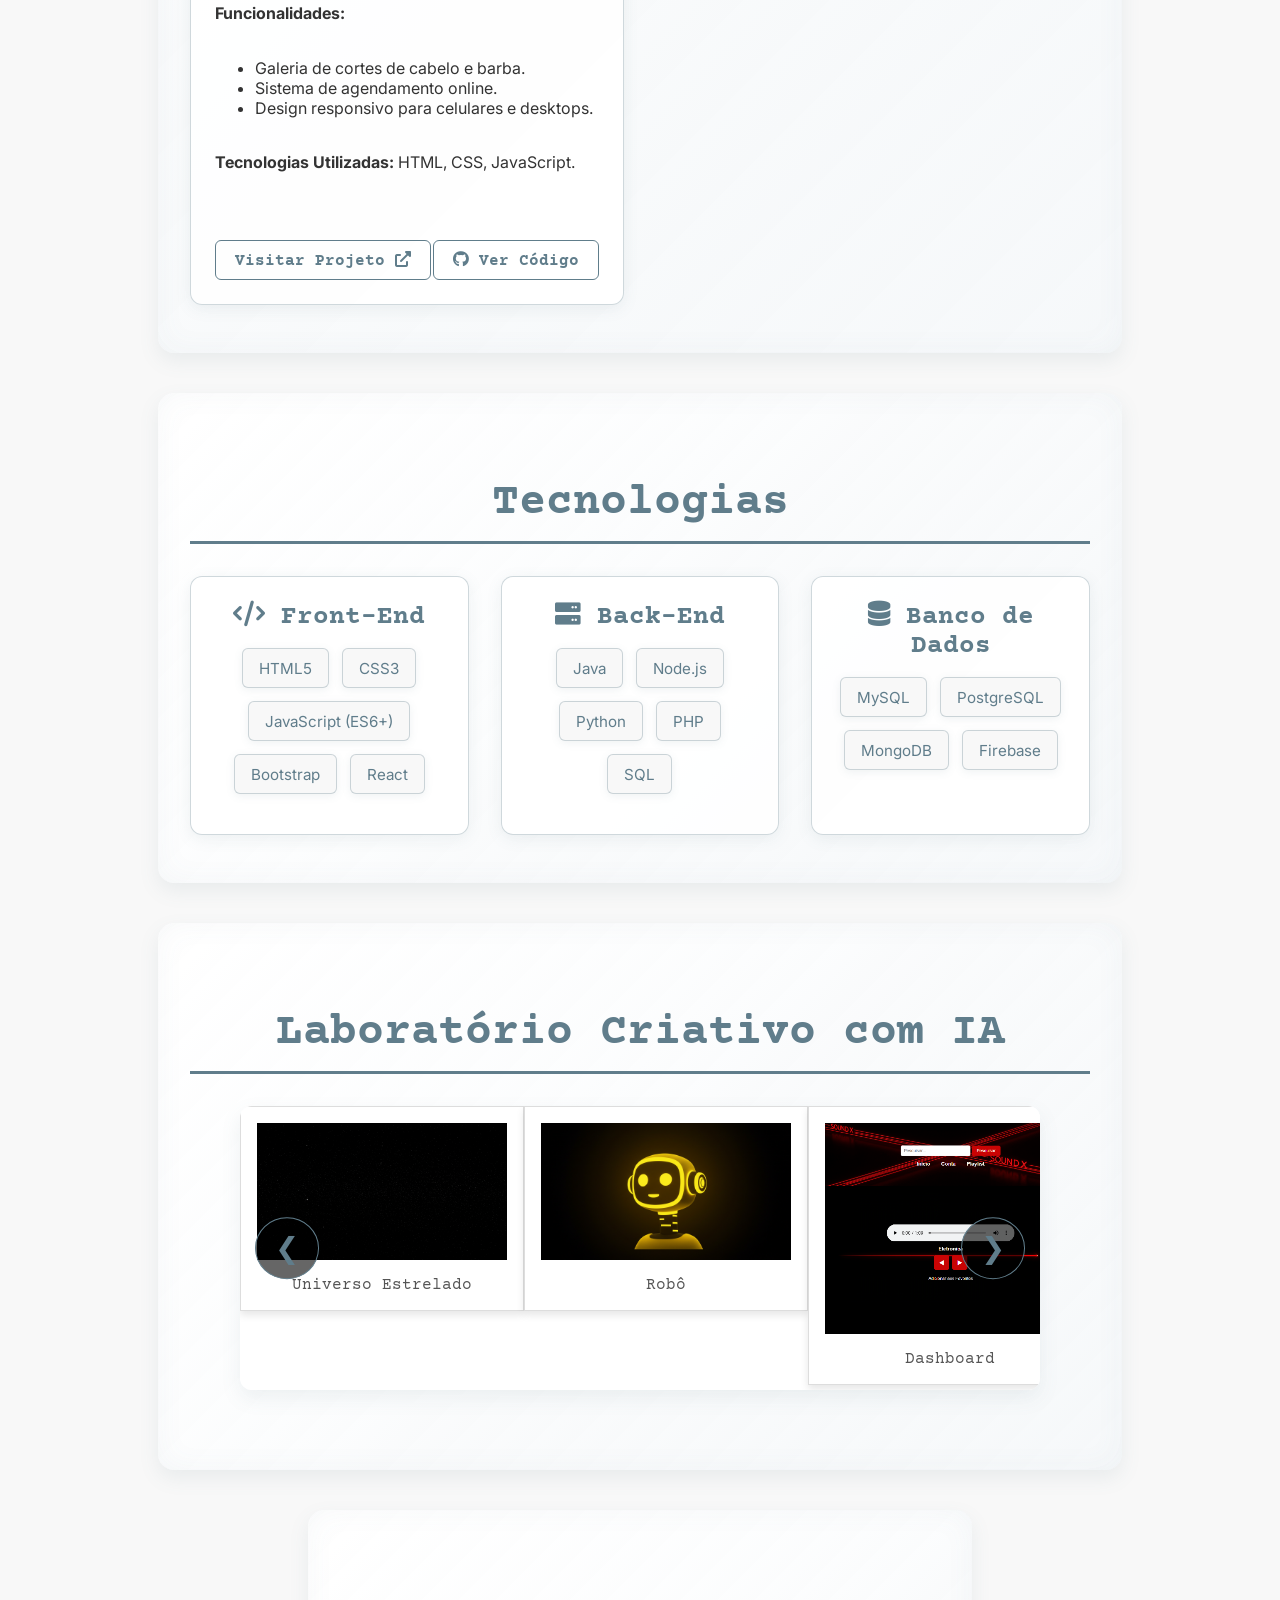
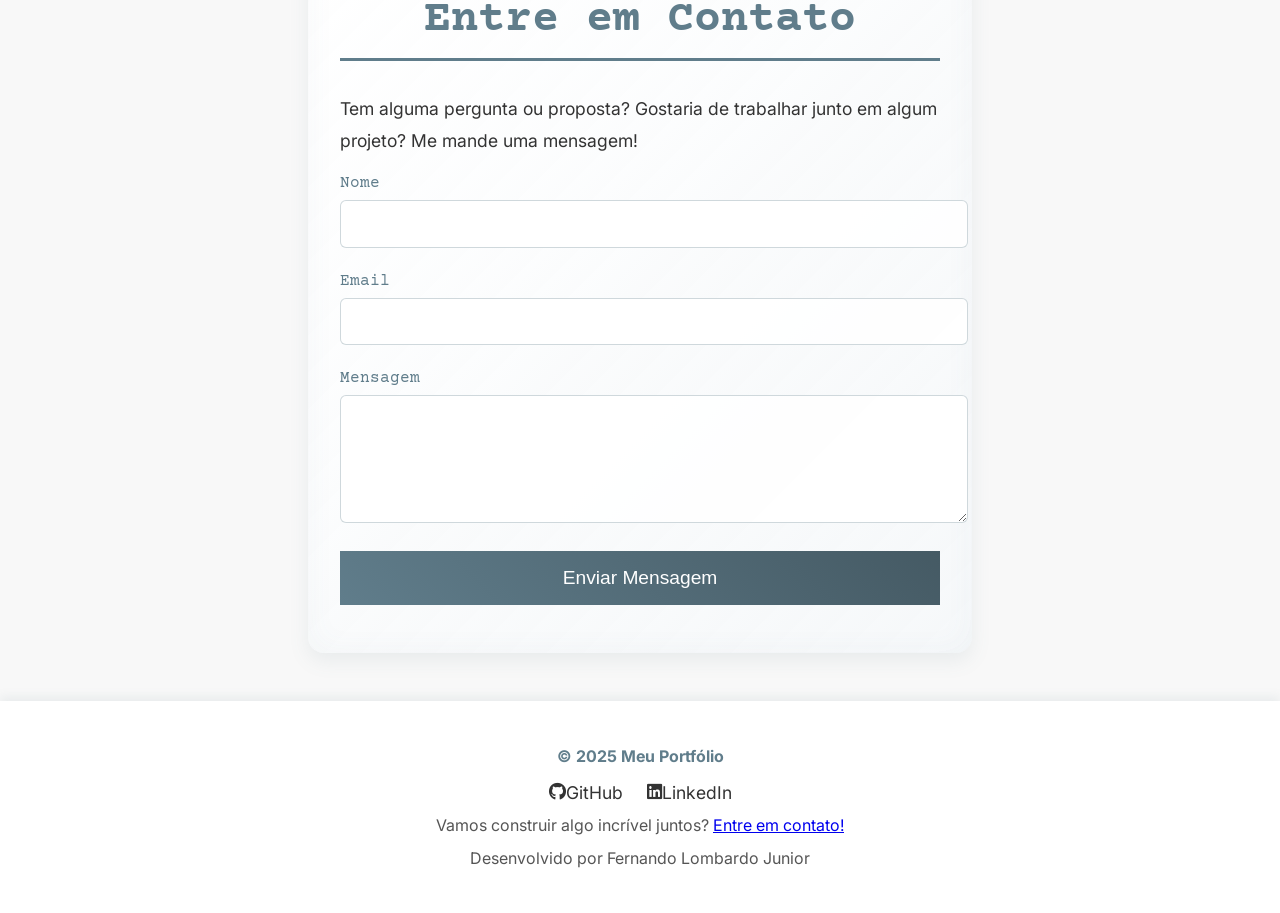
==== commit bd90c803: "nova atualização" ====
--- a/index.html
+++ b/index.html
@@ -6,828 +6,7 @@
     <title>Portfólio - Fernando Lombardo Junior</title>
     <link href="https://fonts.googleapis.com/css2?family=Inter:wght@300;400;600;700&family=Courier+Prime:wght@400;700&display=swap" rel="stylesheet">
     <link rel="stylesheet" href="https://cdnjs.cloudflare.com/ajax/libs/font-awesome/6.0.0-beta3/css/all.min.css">
-    <style>
-        /* Variáveis CSS para o Tema Principal (Claro) */
-        :root { /* Define variáveis CSS globais para o tema padrão (claro) */
-            --background-color: #F8F8F8; /* Fundo muito claro, quase branco */
-            --text-color: #333333; /* Texto escuro suave */
-            --primary-color: #607D8B; /* Azul-acinzentado suave para tema claro (agora primary-color) */
-            --darker-primary-color: #455A64;   /* Azul-acinzentado mais escuro para hover */
-            --header-bg: rgba(255, 255, 255, 0.98); /* Fundo do cabeçalho quase opaco branco */
-            --section-bg-start: rgba(255, 255, 255, 0.95); /* Início do gradiente de fundo das seções */
-            --section-bg-end: rgba(245, 248, 250, 0.8); /* Fim do gradiente de fundo das seções (muito sutil) */
-            --box-shadow-color: rgba(96, 125, 139, 0.1); /* Sombra sutil do azul-acinzentado */
-            --box-shadow-inset-color: rgba(96, 125, 139, 0.05); /* Sombra interna sutil */
-            --border-color: rgba(96, 125, 139, 0.3); /* Borda mais definida */
-            --link-hover-bg: rgba(96, 125, 139, 0.05); /* Fundo de hover suave para links */
-            --footer-color: #555555; /* Cor escura para o rodapé */
-            --project-link-shadow: #607D8B; /* Azul-acinzentado para sombra do link de projeto */
-            --invert-icon: 1; /* Inverte ícones (1 para tema claro, 0 para tema escuro) */
-            --text-glow-shadow: none; /* Remove sombra de texto para o tema claro */
-            --heading-glow-shadow: none; /* Remove sombra de título para o tema claro */
-            --particle-color: #B0C4DE; /* Light steel blue para partículas no tema claro */
-        }
-
-        /* Tema Matrix (antigo tema escuro) */
-        body.matrix-theme { /* Estilos aplicados quando a classe 'matrix-theme' está no body */
-            --background-color: #0d1117; /* Fundo escuro */
-            --text-color: #e6edf3; /* Texto claro */
-            --primary-color: #00ff00; /* Verde vibrante para detalhes */
-            --darker-primary-color: #008000; /* Verde mais escuro */
-            --header-bg: rgba(1, 1, 1, 0.9); /* Fundo do cabeçalho semi-transparente */
-            --section-bg-start: rgba(0, 0, 0, 0.8); /* Início do gradiente de fundo das seções */
-            --section-bg-end: rgba(0, 255, 0, 0.2); /* Fim do gradiente de fundo das seções */
-            --box-shadow-color: rgba(0, 255, 0, 0.8); /* Sombra vibrante */
-            --box-shadow-inset-color: rgba(0, 255, 0, 0.5); /* Sombra interna */
-            --border-color: rgba(0, 255, 0, 0.61); /* Borda verde */
-            --link-hover-bg: rgba(0, 255, 0, 0.1); /* Fundo de hover verde */
-            --footer-color: rgb(36, 148, 14); /* Cor do rodapé verde */
-            --project-link-shadow: #00ff00; /* Sombra do link de projeto verde */
-            --invert-icon: 0; /* Não inverte ícones para tema escuro */
-            --text-glow-shadow: 0 0 5px rgba(0, 255, 0, 0.5); /* Sombra de texto para o tema escuro */
-            --heading-glow-shadow: 0 0 12px var(--primary-color); /* Sombra de título para o tema escuro */
-            --particle-color: var(--primary-color); /* Cor das partículas no tema escuro */
-        }
-
-        body { /* Estilos base para o corpo da página */
-            font-family: 'Inter', sans-serif; /* Define a fonte principal */
-            margin: 0; /* Remove margem padrão do body */
-            padding: 0; /* Remove padding padrão do body */
-            background-color: var(--background-color); /* Usa a cor de fundo da variável do tema atual */
-            color: var(--text-color); /* Usa a cor do texto da variável do tema atual */
-            overflow-x: hidden; /* Previne rolagem horizontal da página */
-            transition: background-color 0.5s ease, color 0.5s ease; /* Transição suave para mudança de tema */
-            position: relative; /* Necessário para o posicionamento do efeito de fundo */
-        }
-
-        /* Efeito de fundo de partículas */
-        .background-particles { /* Contêiner para as partículas de fundo */
-            position: fixed; /* Fixa o contêiner na tela */
-            top: 0; /* Alinha ao topo */
-            left: 0; /* Alinha à esquerda */
-            width: 100%; /* Ocupa 100% da largura */
-            height: 100%; /* Ocupa 100% da altura */
-            pointer-events: none; /* Ignora eventos do mouse para não interferir na interação */
-            z-index: -1; /* Coloca as partículas atrás do conteúdo principal */
-            overflow: hidden; /* Esconde qualquer partícula que saia do contêiner */
-        }
-
-        .particle { /* Estilos para cada partícula individual */
-            position: absolute; /* Posicionamento absoluto dentro do contêiner */
-            background-color: var(--particle-color); /* Usa a cor da partícula da variável do tema */
-            border-radius: 50%; /* Torna a partícula redonda */
-            opacity: 0; /* Começa invisível */
-            animation: particle-fade-in-out 10s infinite ease-in-out; /* Aplica a animação de fade */
-        }
-
-        @keyframes particle-fade-in-out { /* Animação para as partículas */
-            0% { opacity: 0; transform: scale(0); } /* Começa invisível e pequeno */
-            20% { opacity: 0.2; transform: scale(1); } /* Fica visível e cresce */
-            80% { opacity: 0.1; transform: scale(0.8); } /* Diminui um pouco e fica menos visível */
-            100% { opacity: 0; transform: scale(0); } /* Volta a ser invisível e pequeno */
-        }
-
-        header { /* Estilos para o cabeçalho da página */
-            background-color: var(--header-bg); /* Usa a cor de fundo do cabeçalho da variável do tema */
-            padding: 1.5rem 0; /* Padding superior e inferior */
-            text-align: center; /* Centraliza o texto */
-            box-shadow: 0 4px 10px var(--box-shadow-color); /* Sombra abaixo do cabeçalho */
-        }
-
-        header h1 { /* Estilos para o título principal no cabeçalho */
-            margin: 0; /* Remove margem padrão */
-            font-size: 2.8rem; /* Tamanho da fonte */
-            color: var(--primary-color); /* Usa a cor primária do tema */
-            font-family: 'Courier Prime', monospace; /* Fonte específica para o título */
-            text-shadow: var(--heading-glow-shadow); /* Aplica sombra de brilho (se houver) */
-        }
-
-        .profile-section { /* Seção da foto de perfil */
-            text-align: center; /* Centraliza o conteúdo */
-            margin: 2rem 0; /* Margem superior e inferior */
-            position: relative; /* Para posicionamento de elementos internos */
-        }
-
-        .profile-section img { /* Estilos para a imagem de perfil */
-            width: 180px; /* Largura da imagem */
-            height: 180px; /* Altura da imagem */
-            border-radius: 50%; /* Torna a imagem redonda */
-            border: 4px solid var(--primary-color); /* Borda colorida */
-            box-shadow: 0 0 20px var(--primary-color), 0 0 40px var(--primary-color) inset; /* Sombra externa e interna */
-            transition: transform 0.3s ease-in-out, box-shadow 0.3s ease-in-out; /* Transição suave para hover */
-            object-fit: cover; /* Garante que a imagem preencha o círculo */
-        }
-
-        .profile-section img:hover { /* Efeito de hover na imagem de perfil */
-            transform: scale(1.05) rotate(5deg); /* Aumenta e gira ligeiramente */
-            box-shadow: 0 0 30px var(--primary-color), 0 0 60px var(--primary-color) inset; /* Aumenta o brilho da sombra */
-        }
-
-        nav { /* Estilos para a barra de navegação */
-            display: flex; /* Usa flexbox para layout */
-            justify-content: center; /* Centraliza os itens horizontalmente */
-            align-items: center; /* Centraliza os itens verticalmente */
-            flex-wrap: wrap; /* Permite que os itens quebrem a linha */
-            gap: 1.8rem; /* Espaçamento entre os itens */
-            margin-top: 1.5rem; /* Margem superior */
-        }
-
-        nav a { /* Estilos para os links de navegação */
-            color: var(--text-color); /* Cor do texto do link */
-            text-decoration: none; /* Remove sublinhado */
-            font-weight: bold; /* Negrito */
-            font-family: 'Courier Prime', monospace; /* Fonte específica */
-            border: 1px solid var(--border-color); /* Borda do link */
-            padding: 0.6rem 1.2rem; /* Padding interno */
-            border-radius: 8px; /* Cantos arredondados */
-            transition: all 0.3s ease; /* Transição suave para todos os estados */
-            font-size: 1.1rem; /* Tamanho da fonte */
-            position: relative; /* Para o efeito de brilho */
-            overflow: hidden; /* Esconde o excesso do efeito de brilho */
-            background-color: transparent; /* Fundo transparente */
-        }
-
-        nav a::before { /* Pseudo-elemento para o efeito de brilho ao passar o mouse */
-            content: ''; /* Conteúdo vazio */
-            position: absolute; /* Posicionamento absoluto */
-            top: 0; /* Alinha ao topo */
-            left: -100%; /* Começa fora da tela à esquerda */
-            width: 100%; /* Largura total */
-            height: 100%; /* Altura total */
-            background: linear-gradient(90deg, transparent, var(--primary-color), transparent); /* Gradiente de brilho */
-            transition: left 0.4s ease; /* Transição suave para o movimento */
-            z-index: 1; /* Acima do texto do link */
-            opacity: 0.3; /* Transparência do brilho */
-        }
-
-        nav a:hover::before { /* Efeito de brilho ao passar o mouse */
-            left: 100%; /* Move o brilho para a direita */
-        }
-
-        nav a:hover { /* Estilos de hover para links de navegação */
-            color: var(--primary-color); /* Cor do texto do link no hover */
-            border-color: var(--primary-color); /* Cor da borda no hover */
-            background-color: var(--link-hover-bg); /* Cor de fundo no hover */
-            box-shadow: 0 0 15px var(--primary-color); /* Sombra no hover */
-            transform: translateY(-3px); /* Move ligeiramente para cima */
-        }
-
-        section { /* Estilos para cada seção principal da página */
-            padding: 3rem 2rem; /* Padding interno */
-            margin: 2.5rem auto; /* Margem superior/inferior e centralização horizontal */
-            max-width: 900px; /* Largura máxima */
-            background: linear-gradient(135deg, var(--section-bg-start), var(--section-bg-end)); /* Gradiente de fundo */
-            border-radius: 16px; /* Cantos arredondados */
-            box-shadow: 0 8px 20px var(--box-shadow-color), 0 0 30px var(--box-shadow-inset-color) inset; /* Sombra externa e interna */
-            color: var(--text-color); /* Cor do texto */
-            font-family: 'Inter', sans-serif; /* Fonte */
-            text-shadow: var(--text-glow-shadow); /* Sombra de texto (se houver) */
-            animation: glow 2s infinite alternate; /* Animação de brilho (apenas para o tema Matrix) */
-            position: relative; /* Para posicionamento de elementos internos */
-            overflow: hidden; /* Esconde o excesso */
-        }
-
-        /* Remove a animação de brilho para o tema claro por padrão */
-        body:not(.matrix-theme) section { /* Aplica a sections que NÃO têm a classe matrix-theme */
-            animation: none; /* Remove a animação */
-        }
-
-        @keyframes glow { /* Animação de brilho para seções (Tema Matrix) */
-            0% {
-                box-shadow: 0 8px 20px var(--box-shadow-color), 0 0 30px var(--box-shadow-inset-color) inset;
-            }
-            100% {
-                box-shadow: 0 8px 25px var(--primary-color), 0 0 40px rgba(0, 255, 0, 0.7) inset;
-            }
-        }
-
-        section h2 { /* Estilos para os títulos de cada seção */
-            color: var(--primary-color); /* Cor do título */
-            border-bottom: 3px solid var(--primary-color); /* Borda inferior */
-            padding-bottom: 0.8rem; /* Padding abaixo da borda */
-            margin-bottom: 2rem; /* Margem inferior */
-            font-family: 'Courier Prime', monospace; /* Fonte específica */
-            font-size: 2.8rem; /* Tamanho da fonte */
-            text-align: center; /* Centraliza o texto */
-            text-shadow: var(--heading-glow-shadow); /* Sombra de título (se houver) */
-        }
-
-        section p { /* Estilos para parágrafos dentro das seções */
-            line-height: 1.8; /* Altura da linha para melhor leitura */
-            font-size: 1.1rem; /* Tamanho da fonte */
-            color: var(--text-color); /* Cor do texto */
-        }
-
-        .project-grid { /* Layout de grade para os projetos */
-            display: grid; /* Usa grid para layout */
-            grid-template-columns: repeat(auto-fit, minmax(300px, 1fr)); /* Colunas responsivas */
-            gap: 2rem; /* Espaçamento entre os itens da grade */
-            margin-top: 2rem; /* Margem superior */
-        }
-
-        .project-card { /* Estilos para cada cartão de projeto */
-            background-color: var(--header-bg); /* Fundo do cartão */
-            border: 1px solid var(--border-color); /* Borda */
-            border-radius: 12px; /* Cantos arredondados */
-            padding: 1.5rem; /* Padding interno */
-            box-shadow: 0 4px 15px var(--box-shadow-color); /* Sombra */
-            transition: transform 0.3s ease, box-shadow 0.3s ease; /* Transição suave para hover */
-            display: flex; /* Usa flexbox para o conteúdo interno */
-            flex-direction: column; /* Organiza o conteúdo em coluna */
-            justify-content: space-between; /* Espaça o conteúdo */
-            overflow: hidden; /* Esconde o excesso */
-            position: relative; /* Para o pseudo-elemento */
-        }
-
-        .project-card::before { /* Pseudo-elemento para o efeito de brilho no cartão */
-            content: ''; /* Conteúdo vazio */
-            position: absolute; /* Posicionamento absoluto */
-            top: 0; /* Alinha ao topo */
-            left: 0; /* Alinha à esquerda */
-            width: 100%; /* Largura total */
-            height: 100%; /* Altura total */
-            background: radial-gradient(circle at top left, var(--link-hover-bg), transparent 70%); /* Gradiente radial */
-            opacity: 0; /* Começa invisível */
-            transition: opacity 0.3s ease; /* Transição suave para a opacidade */
-            z-index: 0; /* Atrás do conteúdo */
-        }
-
-        .project-card:hover::before { /* Efeito de brilho no hover do cartão */
-            opacity: 1; /* Torna o brilho visível */
-        }
-
-        .project-card:hover { /* Estilos de hover para o cartão de projeto */
-            transform: translateY(-8px); /* Move ligeiramente para cima */
-            box-shadow: 0 8px 25px var(--primary-color); /* Aumenta a sombra */
-        }
-
-        .project-card h3 { /* Título do projeto no cartão */
-            color: var(--primary-color); /* Cor do título */
-            font-size: 1.8rem; /* Tamanho da fonte */
-            margin-top: 0; /* Remove margem superior */
-            margin-bottom: 1rem; /* Margem inferior */
-            font-family: 'Courier Prime', monospace; /* Fonte específica */
-            text-shadow: var(--heading-glow-shadow); /* Sombra de título (se houver) */
-            position: relative; /* Para z-index */
-            z-index: 1; /* Acima do pseudo-elemento */
-        }
-
-        .project-card p { /* Parágrafo de descrição do projeto */
-            color: var(--text-color); /* Cor do texto */
-            font-size: 1rem; /* Tamanho da fonte */
-            line-height: 1.6; /* Altura da linha */
-            flex-grow: 1; /* Permite que o parágrafo ocupe o espaço disponível */
-            position: relative; /* Para z-index */
-            z-index: 1; /* Acima do pseudo-elemento */
-        }
-
-        .project-card .matrix-link { /* Link "Visitar Projeto" */
-            display: inline-block; /* Comporta-se como bloco, mas permite outros elementos na mesma linha */
-            margin-top: 1.5rem; /* Margem superior */
-            color: var(--primary-color); /* Cor do texto */
-            text-decoration: none; /* Remove sublinhado */
-            font-family: 'Courier Prime', monospace; /* Fonte específica */
-            font-weight: bold; /* Negrito */
-            position: relative; /* Para o pseudo-elemento */
-            overflow: hidden; /* Esconde o excesso do pseudo-elemento */
-            padding: 0.6rem 1.2rem; /* Padding interno */
-            border: 1px solid var(--primary-color); /* Borda */
-            border-radius: 6px; /* Cantos arredondados */
-            transition: background-color 0.3s ease, color 0.3s ease, box-shadow 0.3s ease; /* Transições suaves */
-            font-size: 1rem; /* Tamanho da fonte */
-            text-align: center; /* Centraliza o texto */
-            align-self: flex-start; /* Alinha o botão à esquerda dentro do flex container */
-            z-index: 1; /* Acima do pseudo-elemento */
-        }
-
-        .project-card .matrix-link::before { /* Pseudo-elemento para o efeito de brilho no link */
-            content: ''; /* Conteúdo vazio */
-            position: absolute; /* Posicionamento absoluto */
-            top: 0; /* Alinha ao topo */
-            left: -100%; /* Começa fora da tela à esquerda */
-            width: 100%; /* Largura total */
-            height: 100%; /* Altura total */
-            background: linear-gradient(90deg, transparent, var(--primary-color), transparent); /* Gradiente de brilho */
-            transition: left 0.3s ease; /* Transição suave para o movimento */
-            z-index: 1; /* Acima do texto do link */
-            opacity: 0.3; /* Transparência do brilho */
-        }
-
-        .project-card .matrix-link:hover::before { /* Efeito de brilho ao passar o mouse no link */
-            left: 100%; /* Move o brilho para a direita */
-        }
-
-        .project-card .matrix-link:hover { /* Estilos de hover para o link do projeto */
-            background-color: var(--link-hover-bg); /* Fundo no hover */
-            color: var(--text-color); /* Cor do texto no hover */
-            box-shadow: 0 0 12px var(--project-link-shadow), 0 0 20px var(--project-link-shadow) inset; /* Sombra no hover */
-            transform: translateY(-2px); /* Move ligeiramente para cima */
-        }
-
-        .technologies-grid { /* Layout de grade para as categorias de tecnologia */
-            display: grid; /* Usa grid para layout */
-            grid-template-columns: repeat(auto-fit, minmax(250px, 1fr)); /* Colunas responsivas */
-            gap: 2rem; /* Espaçamento entre os itens da grade */
-            margin-top: 2rem; /* Margem superior */
-        }
-
-        .technology-category { /* Estilos para cada cartão de categoria de tecnologia */
-            background-color: var(--header-bg); /* Fundo do cartão */
-            border: 1px solid var(--border-color); /* Borda */
-            border-radius: 12px; /* Cantos arredondados */
-            padding: 1.5rem; /* Padding interno */
-            box-shadow: 0 4px 15px var(--box-shadow-color); /* Sombra */
-            transition: transform 0.3s ease, box-shadow 0.3s ease; /* Transição suave para hover */
-        }
-
-        .technology-category:hover { /* Estilos de hover para a categoria de tecnologia */
-            transform: translateY(-5px); /* Move ligeiramente para cima */
-            box-shadow: 0 8px 20px var(--primary-color); /* Aumenta a sombra */
-        }
-
-        .technology-category h3 { /* Título da categoria de tecnologia */
-            color: var(--primary-color); /* Cor do título */
-            font-size: 1.6rem; /* Tamanho da fonte */
-            margin-top: 0; /* Remove margem superior */
-            margin-bottom: 1rem; /* Margem inferior */
-            font-family: 'Courier Prime', monospace; /* Fonte específica */
-            text-shadow: var(--heading-glow-shadow); /* Sombra de título (se houver) */
-            text-align: center; /* Centraliza o texto */
-        }
-
-        .technology-category ul { /* Lista de tecnologias dentro da categoria */
-            list-style: none; /* Remove marcadores de lista */
-            padding: 0; /* Remove padding padrão */
-            display: flex; /* Usa flexbox para layout */
-            flex-wrap: wrap; /* Permite que os itens quebrem a linha */
-            justify-content: center; /* Centraliza os itens horizontalmente */
-            gap: 0.8rem; /* Espaçamento entre os itens */
-        }
-
-        .technology-category ul li { /* Estilos para cada item de tecnologia */
-            background: var(--background-color); /* Fundo do item de tecnologia */
-            color: var(--primary-color); /* Cor do texto */
-            padding: 0.6rem 1rem; /* Padding interno */
-            border-radius: 6px; /* Cantos arredondados */
-            box-shadow: 0 2px 8px var(--box-shadow-color); /* Sombra */
-            font-family: 'Inter', sans-serif; /* Fonte */
-            font-size: 0.95rem; /* Tamanho da fonte */
-            border: 1px solid var(--border-color); /* Borda */
-            transition: background-color 0.3s ease, transform 0.2s ease, color 0.3s ease; /* Transições suaves */
-        }
-
-        .technology-category ul li:hover { /* Estilos de hover para o item de tecnologia */
-            background-color: var(--primary-color); /* Fundo no hover */
-            color: var(--background-color); /* Inverte a cor do texto no hover */
-            transform: scale(1.05); /* Aumenta ligeiramente */
-        }
-
-        .carousel-container { /* Contêiner do carrossel de imagens */
-            position: relative; /* Para posicionamento dos botões */
-            max-width: 800px; /* Largura máxima */
-            margin: 2rem auto; /* Margem superior/inferior e centralização horizontal */
-            overflow: hidden; /* Esconde o excesso das imagens */
-            border-radius: 12px; /* Cantos arredondados */
-            box-shadow: 0 8px 20px var(--box-shadow-color); /* Sombra */
-            background-color: var(--header-bg); /* Fundo */
-        }
-
-        .carousel { /* Contêiner das imagens do carrossel */
-            display: flex; /* Usa flexbox para as imagens */
-            transition: transform 0.5s ease-in-out; /* Transição suave para o movimento do carrossel */
-        }
-
-        .carousel-image { /* Estilos para cada imagem do carrossel */
-            min-width: 100%; /* Garante que cada imagem ocupe a largura total do contêiner */
-            height: auto; /* Altura automática para manter a proporção */
-            display: block; /* Remove espaços extras */
-            border-radius: 12px; /* Cantos arredondados */
-            transition: transform 0.3s ease, box-shadow 0.3s ease; /* Transições suaves para hover */
-            cursor: pointer; /* Cursor de ponteiro no hover */
-            object-fit: cover; /* Garante que a imagem preencha o espaço */
-        }
-
-        .carousel-image:hover { /* Estilos de hover para a imagem do carrossel */
-            transform: scale(1.02); /* Aumenta ligeiramente */
-            box-shadow: 0 0 20px var(--primary-color); /* Aumenta a sombra */
-        }
-
-        .carousel-button { /* Estilos para os botões de navegação do carrossel */
-            position: absolute; /* Posicionamento absoluto */
-            top: 50%; /* Alinha ao meio verticalmente */
-            transform: translateY(-50%); /* Ajusta para centralizar perfeitamente */
-            background-color: rgba(0, 0, 0, 0.6); /* Fundo semi-transparente */
-            color: var(--primary-color); /* Cor do ícone */
-            border: 1px solid var(--primary-color); /* Borda */
-            padding: 0.8rem 1.2rem; /* Padding interno */
-            cursor: pointer; /* Cursor de ponteiro */
-            z-index: 10; /* Acima das imagens */
-            font-size: 1.8rem; /* Tamanho da fonte do ícone */
-            border-radius: 50%; /* Torna o botão redondo */
-            transition: background-color 0.3s ease, transform 0.3s ease, box-shadow 0.3s ease; /* Transições suaves */
-            display: flex; /* Usa flexbox para centralizar o ícone */
-            align-items: center; /* Centraliza verticalmente */
-            justify-content: center; /* Centraliza horizontalmente */
-        }
-
-        .carousel-button.prev { /* Botão "anterior" */
-            left: 15px; /* Posição à esquerda */
-        }
-
-        .carousel-button.next { /* Botão "próximo" */
-            right: 15px; /* Posição à direita */
-        }
-
-        .carousel-button:hover { /* Estilos de hover para os botões do carrossel */
-            background-color: var(--primary-color); /* Fundo no hover */
-            color: var(--background-color); /* Inverte a cor do texto no hover */
-            transform: translateY(-50%) scale(1.1); /* Aumenta ligeiramente */
-            box-shadow: 0 0 15px var(--primary-color); /* Aumenta a sombra */
-        }
-
-        footer { /* Estilos para o rodapé da página */
-            text-align: center; /* Centraliza o texto */
-            padding: 2rem 0; /* Padding superior e inferior */
-            background-color: var(--header-bg); /* Fundo do rodapé */
-            color: var(--footer-color); /* Cor do texto do rodapé */
-            margin-top: 3rem; /* Margem superior */
-            font-size: 1rem; /* Tamanho da fonte */
-            box-shadow: 0 -4px 10px var(--box-shadow-color); /* Sombra acima do rodapé */
-            font-family: 'Inter', sans-serif; /* Fonte */
-        }
-
-        footer p { /* Parágrafos no rodapé */
-            margin: 0.8rem 0; /* Margem superior e inferior */
-        }
-
-        footer p:first-child { /* Primeiro parágrafo no rodapé */
-            font-weight: bold; /* Negrito */
-            color: var(--primary-color); /* Cor primária */
-        }
-
-        .social-links { /* Contêiner para os links de redes sociais */
-            display: flex; /* Usa flexbox para layout */
-            justify-content: center; /* Centraliza os links horizontalmente */
-            gap: 1.5rem; /* Espaçamento entre os links */
-            margin-top: 1rem; /* Margem superior */
-        }
-
-        .social-links a { /* Estilos para cada link de rede social */
-            color: var(--text-color); /* Cor do texto */
-            text-decoration: none; /* Remove sublinhado */
-            font-size: 1.1rem; /* Tamanho da fonte */
-            transition: color 0.3s ease, transform 0.3s ease; /* Transições suaves */
-            display: flex; /* Usa flexbox para alinhar ícone e texto */
-            align-items: center; /* Centraliza verticalmente */
-        }
-
-        .social-links a:hover { /* Estilos de hover para links de redes sociais */
-            color: var(--primary-color); /* Cor no hover */
-            transform: translateY(-3px); /* Move ligeiramente para cima */
-        }
-
-        .social-links img { /* Estilos para as imagens de ícones de redes sociais (se usadas) */
-            width: 24px; /* Largura */
-            height: 24px; /* Altura */
-            vertical-align: middle; /* Alinhamento vertical */
-            margin-right: 8px; /* Margem à direita */
-            filter: invert(var(--invert-icon, 0)); /* Inverte a cor do ícone com base na variável do tema */
-        }
-
-        /* Efeito Matrix no mouse */
-        .matrix-effect { /* Estilos para os caracteres do efeito Matrix */
-            position: absolute; /* Posicionamento absoluto */
-            font-size: 16px; /* Tamanho da fonte */
-            font-family: 'Courier Prime', monospace; /* Fonte específica */
-            color: var(--primary-color); /* Cor do caractere */
-            opacity: 0.8; /* Transparência */
-            pointer-events: none; /* Ignora eventos do mouse */
-            animation: matrix-fall 1.5s linear forwards; /* Animação de queda */
-            text-shadow: 0 0 5px var(--primary-color); /* Brilho sutil */
-            z-index: 9999; /* Garante que esteja acima de outros elementos */
-        }
-
-        @keyframes matrix-fall { /* Animação de queda dos caracteres Matrix */
-            0% {
-                transform: translateY(0) scale(1); /* Começa na posição original e tamanho normal */
-                opacity: 1; /* Totalmente visível */
-            }
-            100% {
-                transform: translateY(50px) scale(0.5); /* Cai 50px e diminui para 50% do tamanho */
-                opacity: 0; /* Desaparece */
-            }
-        }
-
-        /* Botão de Voltar ao Topo */
-        #scroll-to-top { /* Estilos para o botão de voltar ao topo */
-            position: fixed; /* Fixa o botão na tela */
-            bottom: 25px; /* 25px do fundo */
-            right: 25px; /* 25px da direita */
-            background-color: var(--primary-color); /* Cor de fundo */
-            color: var(--background-color); /* Cor do texto/ícone (invertida) */
-            border: none; /* Sem borda */
-            border-radius: 50%; /* Redondo */
-            width: 50px; /* Largura */
-            height: 50px; /* Altura */
-            font-size: 1.5rem; /* Tamanho do ícone */
-            display: flex; /* Usa flexbox para centralizar o ícone */
-            justify-content: center; /* Centraliza horizontalmente */
-            align-items: center; /* Centraliza verticalmente */
-            cursor: pointer; /* Cursor de ponteiro */
-            box-shadow: 0 4px 10px var(--box-shadow-color); /* Sombra */
-            transition: background-color 0.3s ease, transform 0.3s ease, opacity 0.3s ease; /* Transições suaves */
-            opacity: 0; /* Começa invisível */
-            visibility: hidden; /* Esconde completamente quando não visível */
-            z-index: 999; /* Acima da maioria dos elementos */
-        }
-
-        #scroll-to-top.show { /* Estilo quando o botão deve ser visível */
-            opacity: 1; /* Torna visível */
-            visibility: visible; /* Torna visível */
-        }
-
-        #scroll-to-top:hover { /* Estilos de hover para o botão de voltar ao topo */
-            background-color: var(--darker-primary-color); /* Fundo no hover */
-            transform: translateY(-5px); /* Move ligeiramente para cima */
-            box-shadow: 0 6px 15px var(--primary-color); /* Aumenta a sombra */
-        }
-
-        /* Botão de Mudar Tema */
-        #theme-toggle { /* Estilos para o botão de mudar tema */
-            background-color: var(--header-bg); /* Fundo consistente com o cabeçalho */
-            color: var(--primary-color); /* Cor do texto/ícone */
-            border: 1px solid var(--primary-color); /* Borda */
-            padding: 0.6rem 1.2rem; /* Padding interno */
-            border-radius: 6px; /* Cantos arredondados */
-            cursor: pointer; /* Cursor de ponteiro */
-            font-family: 'Courier Prime', monospace; /* Fonte específica */
-            font-size: 1rem; /* Tamanho da fonte */
-            transition: all 0.3s ease; /* Transições suaves */
-            position: absolute; /* Posicionamento absoluto */
-            top: 1.5rem; /* 1.5rem do topo */
-            right: 2rem; /* 2rem da direita */
-            z-index: 1; /* Acima do conteúdo normal */
-        }
-
-        #theme-toggle:hover { /* Estilos de hover para o botão de mudar tema */
-            background-color: var(--primary-color); /* Fundo no hover */
-            color: var(--background-color); /* Inverte a cor do texto no hover */
-            box-shadow: 0 0 15px var(--primary-color); /* Aumenta a sombra */
-        }
-
-        /* Responsividade */
-        @media (max-width: 900px) { /* Estilos para telas com largura máxima de 900px */
-            section {
-                margin: 2rem 1rem; /* Margem ajustada */
-                padding: 2.5rem 1.5rem; /* Padding ajustado */
-            }
-        }
-
-        @media (max-width: 768px) { /* Estilos para telas com largura máxima de 768px (tablets) */
-            header h1 {
-                font-size: 2.2rem; /* Tamanho da fonte ajustado */
-            }
-
-            .profile-section img {
-                width: 140px; /* Largura ajustada */
-                height: 140px; /* Altura ajustada */
-            }
-
-            nav {
-                gap: 1rem; /* Espaçamento ajustado */
-                margin-top: 1rem; /* Margem ajustada */
-            }
-
-            nav a {
-                padding: 0.5rem 1rem; /* Padding ajustado */
-                font-size: 1rem; /* Tamanho da fonte ajustado */
-            }
-
-            section h2 {
-                font-size: 2.2rem; /* Tamanho da fonte ajustado */
-                margin-bottom: 1.5rem; /* Margem ajustada */
-            }
-
-            .project-grid, .technologies-grid {
-                grid-template-columns: 1fr; /* Uma única coluna */
-            }
-
-            .project-card, .technology-category {
-                padding: 1.2rem; /* Padding ajustado */
-            }
-
-            .project-card h3 {
-                font-size: 1.6rem; /* Tamanho da fonte ajustado */
-            }
-
-            .carousel-button {
-                font-size: 1.4rem; /* Tamanho da fonte ajustado */
-                padding: 0.6rem 1rem; /* Padding ajustado */
-            }
-
-            #theme-toggle {
-                top: 1rem; /* Posição ajustada */
-                right: 1rem; /* Posição ajustada */
-                padding: 0.5rem 1rem; /* Padding ajustado */
-                font-size: 0.9rem; /* Tamanho da fonte ajustado */
-            }
-
-            .matrix-effect {
-                font-size: 14px; /* Tamanho da fonte ajustado */
-            }
-        }
-
-        @media (max-width: 480px) { /* Estilos para telas com largura máxima de 480px (celulares) */
-            header h1 {
-                font-size: 1.8rem; /* Tamanho da fonte ajustado */
-            }
-
-            .profile-section img {
-                width: 100px; /* Largura ajustada */
-                height: 100px; /* Altura ajustada */
-            }
-
-            nav {
-                flex-direction: column; /* Itens em coluna */
-                gap: 0.8rem; /* Espaçamento ajustado */
-            }
-
-            nav a {
-                width: 80%; /* Largura ajustada */
-                text-align: center; /* Centraliza o texto */
-                font-size: 0.9rem; /* Tamanho da fonte ajustado */
-            }
-
-            section {
-                padding: 1.5rem 1rem; /* Padding ajustado */
-                margin: 1.5rem 0.8rem; /* Margem ajustada */
-            }
-
-            section h2 {
-                font-size: 1.8rem; /* Tamanho da fonte ajustado */
-            }
-
-            .project-card h3 {
-                font-size: 1.4rem; /* Tamanho da fonte ajustado */
-            }
-
-            .project-card p {
-                font-size: 0.9rem; /* Tamanho da fonte ajustado */
-            }
-
-            .project-card .matrix-link {
-                padding: 0.5rem 1rem; /* Padding ajustado */
-                font-size: 0.9rem; /* Tamanho da fonte ajustado */
-            }
-
-            .technology-category h3 {
-                font-size: 1.4rem; /* Tamanho da fonte ajustado */
-            }
-
-            .technology-category ul li {
-                padding: 0.5rem 0.8rem; /* Padding ajustado */
-                font-size: 0.85rem; /* Tamanho da fonte ajustado */
-            }
-
-            .carousel-button {
-                font-size: 1.2rem; /* Tamanho da fonte ajustado */
-                padding: 0.5rem 0.8rem; /* Padding ajustado */
-            }
-
-            #scroll-to-top {
-                width: 40px; /* Largura ajustada */
-                height: 40px; /* Altura ajustada */
-                font-size: 1.2rem; /* Tamanho da fonte ajustado */
-                bottom: 15px; /* Posição ajustada */
-                right: 15px; /* Posição ajustada */
-            }
-
-            .matrix-effect {
-                font-size: 12px; /* Tamanho da fonte ajustado */
-            }
-        }
-
-        /* Estilos da Galeria e Lightbox */
-        .gallery-grid {
-            display: grid;
-            grid-template-columns: repeat(auto-fit, minmax(250px, 1fr));
-            gap: 1.5rem;
-        }
-
-        .gallery-item {
-            position: relative;
-            cursor: pointer;
-            overflow: hidden;
-            border-radius: 12px;
-            box-shadow: 0 4px 15px var(--box-shadow-color);
-            transition: transform 0.3s ease, box-shadow 0.3s ease;
-        }
-
-        .gallery-item:hover {
-            transform: scale(1.05);
-            box-shadow: 0 8px 25px var(--primary-color);
-        }
-
-        .gallery-item img {
-            width: 100%;
-            height: 100%;
-            display: block;
-            object-fit: cover;
-            transition: transform 0.3s ease;
-        }
-
-        .gallery-item .overlay {
-            position: absolute;
-            top: 0;
-            left: 0;
-            width: 100%;
-            height: 100%;
-            background: rgba(0, 0, 0, 0.6);
-            color: #fff;
-            display: flex;
-            justify-content: center;
-            align-items: center;
-            font-size: 2rem;
-            opacity: 0;
-            transition: opacity 0.3s ease;
-        }
-
-        .gallery-item:hover .overlay {
-            opacity: 1;
-        }
-
-        .lightbox {
-            position: fixed;
-            top: 0;
-            left: 0;
-            width: 100%;
-            height: 100%;
-            background: rgba(0, 0, 0, 0.85);
-            display: none; /* Começa escondido */
-            justify-content: center;
-            align-items: center;
-            z-index: 1000;
-            padding: 2rem;
-            box-sizing: border-box;
-        }
-
-        .lightbox.show {
-            display: flex; /* Mostra o lightbox */
-        }
-
-        .lightbox-content {
-            position: relative;
-            max-width: 85vw;
-            max-height: 85vh;
-            text-align: center;
-        }
-
-        .lightbox-content img {
-            max-width: 100%;
-            max-height: 100%;
-            border-radius: 8px;
-            box-shadow: 0 0 30px var(--primary-color);
-        }
-
-        #lightbox-caption {
-            color: #fff;
-            margin-top: 1rem;
-            font-family: 'Courier Prime', monospace;
-            font-size: 1.2rem;
-            text-shadow: 0 0 8px var(--primary-color);
-        }
-
-        .lightbox-close, .lightbox-prev, .lightbox-next {
-            position: absolute;
-            cursor: pointer;
-            color: #fff;
-            font-size: 2.5rem;
-            transition: color 0.3s ease, transform 0.3s ease;
-            z-index: 1001;
-        }
-
-        .lightbox-close:hover, .lightbox-prev:hover, .lightbox-next:hover {
-            color: var(--primary-color);
-            transform: scale(1.1);
-        }
-
-        .lightbox-close {
-            top: 20px;
-            right: 30px;
-        }
-
-        .lightbox-prev {
-            top: 50%;
-            left: 20px;
-            transform: translateY(-50%);
-        }
-
-        .lightbox-next {
-            top: 50%;
-            right: 20px;
-            transform: translateY(-50%);
-        }
-    </style>
+    <link rel="stylesheet" href="style.css">
 </head>
 <body>
     <div class="background-particles"></div>
@@ -852,65 +31,95 @@
     <section id="about">
         <h2>Sobre Mim</h2>
         <p><strong>Desenvolvedor de Software e Analista de Dados</strong>, apaixonado por transformar dados em soluções inteligentes e eficazes. Minha abordagem combina uma análise aprofundada para entender a raiz dos problemas com a implementação de código limpo e performático para construir produtos de alto impacto.</p>
+        <p>Acredito que a tecnologia é a mais poderosa ferramenta para moldar um futuro mais inteligente e conectado, e minha paixão é estar na vanguarda dessa transformação, construindo soluções que impactam positivamente a vida das pessoas.</p>
         <p>Para garantir a máxima eficiência e qualidade, utilizo tecnologias de ponta e estou em constante aprendizado, sempre buscando inovar para otimizar o processo de desenvolvimento e a performance das soluções que crio.</p>
         <p>Busco uma oportunidade desafiadora onde eu possa aplicar minha expertise em análise de dados e desenvolvimento de software para criar produtos que não apenas funcionem, mas que gerem valor real e façam a diferença.</p>
+        <p class="call-to-action"><strong>Vamos construir algo incrível juntos?</strong> <a href="#contact" class="matrix-link">Entre em contato! <i class="fas fa-arrow-right"></i></a></p>
     </section>
 
     <section id="projects">
         <h2>Meus Projetos</h2>
         <div class="project-grid">
             <div class="project-card">
-                <h3>XD</h3>
-                <p>Chat interativo, feed infinito, cadastro de usuários, apresentação de sistema. <br> <strong>(Em Manutenção)</strong></p>
-                <a href="https://loombardo-99.github.io/XD/" target="_blank" class="matrix-link">Visitar Projeto <i class="fas fa-external-link-alt"></i></a>
-            </div>
-            <div class="project-card" style="filter: grayscale(1) brightness(0.8); pointer-events: none; position: relative;">
-                <h3 style="color: #888;">Cardápio Digital</h3>
-                <p style="color: #aaa;">Projeto de cardápio digital utilizando HTML, CSS e JavaScript para uma experiência interativa.<br><strong>(Acesso Bloqueado)</strong></p>
-                <span style="display: flex; align-items: center; justify-content: flex-start; margin-top: 1.5rem; color: #888; font-size: 1.2rem;">
-                    <i class="fas fa-lock" style="margin-right: 8px;"></i> Acesso Restrito
-                </span>
-                <div style="position: absolute; inset: 0; background: rgba(255,255,255,0.6); border-radius: 12px; pointer-events: none;"></div>
-            </div>
+                <h3>OnirIA</h3>
+                <p><strong>O Problema:</strong> Muitas pessoas têm dificuldade em visualizar ou lembrar de seus sonhos. A interpretação de sonhos é um campo complexo e muitas vezes inacessível.</p>
+                <p><strong>Minha Solução:</strong> Criei o ONIRIA, uma plataforma que traduz as descrições dos sonhos dos usuários em arte visual gerada por IA. A plataforma também oferece uma análise dos símbolos do sonho, tornando a auto-reflexão mais acessível.</p>
+                <p><strong>Funcionalidades:</strong></p>
+                <ul>
+                    <li>Geração de imagens a partir de descrições de sonhos.</li>
+                    <li>Análise de símbolos de sonhos com o Agente Oneiros.</li>
+                    <li>Galeria de sonhos da comunidade.</li>
+                </ul>
+                <p><strong>Tecnologias Utilizadas:</strong> HTML, CSS, JavaScript, IA Generativa.</p>
+                <div class="project-links">
+                    <a href="https://loombardo-99.github.io/OnirIA/" target="_blank" class="matrix-link">Visitar Projeto <i class="fas fa-external-link-alt"></i></a>
+                    <a href="" target="_blank" class="matrix-link github-link"><i class="fab fa-github"></i> Ver Código</a>
+                </div>
+            </div>
+            
             <div class="project-card">
                 <h3>SoundX</h3>
-                <p>Ambiente completo para postar, salvar, criar playlists e escutar músicas. <br> <strong>(Em Manutenção)</strong></p>
-                <a href="https://loombardo-99.github.io/playone/" target="_blank" class="matrix-link">Visitar Projeto <i class="fas fa-external-link-alt"></i></a>
-            </div>
-            <div class="project-card">
-                <h3>Sistema para vendas de projeção visual</h3>
-                <p>Aplicação web para vendas de projeção visual, com catálogo de produtos e sistema de pagamento integrado.</p>
-                <a href="https://loombardo-99.github.io/portifolio-projecao/" target="_blank" class="matrix-link">Visitar Projeto <i class="fas fa-external-link-alt"></i></a>
+                <p><strong>O Problema:</strong> [Breve descrição do problema que o projeto resolve]</p>
+                <p><strong>Minha Solução:</strong> [Descrição da solução que você implementou]</p>
+                <p><strong>Funcionalidades:</strong></p>
+                <ul>
+                    <li>[Funcionalidade 1]</li>
+                    <li>[Funcionalidade 2]</li>
+                    <li>[Funcionalidade 3]</li>
+                </ul>
+                <p><strong>Tecnologias Utilizadas:</strong> [Lista de tecnologias]</p>
+                <div class="project-links">
+                    <a href="https://loombardo-99.github.io/playone/" target="_blank" class="matrix-link">Visitar Projeto <i class="fas fa-external-link-alt"></i></a>
+                    <a href="" target="_blank" class="matrix-link github-link"><i class="fab fa-github"></i> Ver Código</a>
+                </div>
             </div>
             <div class="project-card">
                 <h3>Quiz de Inteligência emocional</h3>
-                <p>Plataforma de quiz interativo para testar conhecimentos em diversas áreas. Desenvolvido com HTML, CSS e JavaScript.</p>
-                <a href="https://loombardo-99.github.io/quiz-emocional/" target="_blank" class="matrix-link">Visitar Projeto <i class="fas fa-external-link-alt"></i></a>
-            </div>
-            <div class="project-card">
-                <h3>Aplicativo de Tarefas (To-Do List)</h3>
-                <p>Aplicativo móvel simples para organização de tarefas diárias, com persistência de dados e notificações. Desenvolvido com React Native.</p>
-                <a href="https://loombardo-99.github.io/to-do-list/" target="_blank" class="matrix-link">Visitar Projeto <i class="fas fa-external-link-alt"></i></a>
+                <p><strong>O Problema:</strong> [Breve descrição do problema que o projeto resolve]</p>
+                <p><strong>Minha Solução:</strong> [Descrição da solução que você implementou]</p>
+                <p><strong>Funcionalidades:</strong></p>
+                <ul>
+                    <li>[Funcionalidade 1]</li>
+                    <li>[Funcionalidade 2]</li>
+                    <li>[Funcionalidade 3]</li>
+                </ul>
+                <p><strong>Tecnologias Utilizadas:</strong> [Lista de tecnologias]</p>
+                <div class="project-links">
+                    <a href="https://loombardo-99.github.io/quiz-emocional/" target="_blank" class="matrix-link">Visitar Projeto <i class="fas fa-external-link-alt"></i></a>
+                    <a href="" target="_blank" class="matrix-link github-link"><i class="fab fa-github"></i> Ver Código</a>
+                </div>
             </div>
               <div class="project-card">
                 <h3>Agentes do dia</h3>
-                <p>Um ambiente com 4 agentes conversacionais generativos para uso do dia a dia.</p>
-                <a href="https://loombardo-99.github.io/assistente-ai/" target="_blank" class="matrix-link">Visitar Projeto <i class="fas fa-external-link-alt"></i></a>
-            </div>
-              <div class="project-card">
-                <h3>Jogos</h3>
-                <p>Uma coleção de jogos desenvolvidos para entretenimento e demonstração de habilidades. <br> <strong>(Em Manutenção)</strong></p>
-                <a href="https://loombardo-99.github.io/joguinho/" target="_blank" class="matrix-link">Visitar Projeto <i class="fas fa-external-link-alt"></i></a>
+                <p><strong>O Problema:</strong> [Breve descrição do problema que o projeto resolve]</p>
+                <p><strong>Minha Solução:</strong> [Descrição da solução que você implementou]</p>
+                <p><strong>Funcionalidades:</strong></p>
+                <ul>
+                    <li>[Funcionalidade 1]</li>
+                    <li>[Funcionalidade 2]</li>
+                    <li>[Funcionalidade 3]</li>
+                </ul>
+                <p><strong>Tecnologias Utilizadas:</strong> [Lista de tecnologias]</p>
+                <div class="project-links">
+                    <a href="https://loombardo-99.github.io/assistente-ai/" target="_blank" class="matrix-link">Visitar Projeto <i class="fas fa-external-link-alt"></i></a>
+                    <a href="" target="_blank" class="matrix-link github-link"><i class="fab fa-github"></i> Ver Código</a>
+                </div>
             </div>
             <div class="project-card">
                 <h3>Portfólio de Barbearia</h3>
-                <p>Um site de portfólio para uma barbearia com atendimento a domicílio.</p>
-                <a href="https://loombardo-99.github.io/portfolio-barber-domicilio/" target="_blank" class="matrix-link">Visitar Projeto <i class="fas fa-external-link-alt"></i></a>
-            </div>
-            <div class="project-card">
-                <h3>Blog de Tecnologia</h3>
-                <p>Um blog para postar artigos e notícias sobre tecnologia.</p>
-                <a href="https://loombardo-99.github.io/blog-tecnologia/" target="_blank" class="matrix-link">Visitar Projeto <i class="fas fa-external-link-alt"></i></a>
+                <p><strong>O Problema:</strong> Barbearias locais muitas vezes lutam para estabelecer uma presença online profissional e atrair novos clientes.</p>
+                <p><strong>Minha Solução:</strong> Desenvolvi um site de portfólio moderno e responsivo para uma barbearia com atendimento a domicílio, com foco em agendamentos online e na exibição de seus trabalhos.</p>
+                <p><strong>Funcionalidades:</strong></p>
+                <ul>
+                    <li>Galeria de cortes de cabelo e barba.</li>
+                    <li>Sistema de agendamento online.</li>
+                    <li>Design responsivo para celulares e desktops.</li>
+                </ul>
+                <p><strong>Tecnologias Utilizadas:</strong> HTML, CSS, JavaScript.</p>
+                <div class="project-links">
+                    <a href="https://loombardo-99.github.io/portfolio-barber-domicilio/" target="_blank" class="matrix-link">Visitar Projeto <i class="fas fa-external-link-alt"></i></a>
+                    <a href="" target="_blank" class="matrix-link github-link"><i class="fab fa-github"></i> Ver Código</a>
+                </div>
             </div>
         </div>
     </section>
@@ -952,31 +161,47 @@
 
     <section id="ai-lab">
         <h2>Laboratório Criativo com IA</h2>
-        <div class="gallery-grid">
-            <div class="gallery-item" data-caption="Conceito de um universo estrelado, gerado com ImageFX.">
-                <img src="midia/fundo-estrelado2.jpg" alt="Universo estrelado gerado por IA">
-                <div class="overlay"><i class="fas fa-search-plus"></i></div>
-            </div>
-            <div class="gallery-item" data-caption="Protótipo de um robô para um projeto de game, gerado com ImageFX.">
-                <img src="midia/robo-ai.jpg" alt="Robô gerado por IA">
-                <div class="overlay"><i class="fas fa-search-plus"></i></div>
-            </div>
-            <div class="gallery-item" data-caption="Interface de um sistema de análise de dados.">
-                <img src="midia/Captura de tela 2025-04-10 091105.png" alt="Dashboard de sistema">
-                <div class="overlay"><i class="fas fa-search-plus"></i></div>
-            </div>
-            <div class="gallery-item" data-caption="Dashboard de monitoramento de performance.">
-                <img src="midia/Captura de tela 2025-04-10 091426.png" alt="Dashboard de monitoramento">
-                <div class="overlay"><i class="fas fa-search-plus"></i></div>
-            </div>
-            <div class="gallery-item" data-caption="Arte conceitual de uma flor no deserto, gerada com ImageFX.">
-                <img src="midia/flor-deserto.jpg" alt="Flor no deserto gerada por IA">
-                <div class="overlay"><i class="fas fa-search-plus"></i></div>
-            </div>
-            <div class="gallery-item" data-caption="Interface de um chat interativo.">
-                <img src="midia/Captura-chat.png" alt="Interface de chat">
-                <div class="overlay"><i class="fas fa-search-plus"></i></div>
-            </div>
+        <div class="carousel-container">
+            <div class="carousel">
+                <div class="carousel-slide">
+                    <div class="creative-lab-item" data-caption="Conceito de um universo estrelado, gerado com ImageFX." data-prompt="[Prompt para a imagem do universo estrelado]">
+                        <img src="midia/fundo-estrelado2.jpg" alt="Universo estrelado gerado por IA">
+                        <div class="caption">Universo Estrelado</div>
+                    </div>
+                </div>
+                <div class="carousel-slide">
+                    <div class="creative-lab-item" data-caption="Protótipo de um robô para um projeto de game, gerado com ImageFX." data-prompt="[Prompt para a imagem do robô]">
+                        <img src="midia/robo-ai.jpg" alt="Robô gerado por IA">
+                        <div class="caption">Robô</div>
+                    </div>
+                </div>
+                <div class="carousel-slide">
+                    <div class="creative-lab-item" data-caption="Interface de um sistema de análise de dados." data-prompt="[Prompt para a imagem da interface]">
+                        <img src="midia/Captura de tela 2025-04-10 091105.png" alt="Dashboard de sistema">
+                        <div class="caption">Dashboard</div>
+                    </div>
+                </div>
+                <div class="carousel-slide">
+                    <div class="creative-lab-item" data-caption="Dashboard de monitoramento de performance." data-prompt="[Prompt para a imagem do dashboard]">
+                        <img src="midia/Captura de tela 2025-04-10 091426.png" alt="Dashboard de monitoramento">
+                        <div class="caption">Monitoramento</div>
+                    </div>
+                </div>
+                <div class="carousel-slide">
+                    <div class="creative-lab-item" data-caption="Arte conceitual de uma flor no deserto, gerada com ImageFX." data-prompt="[Prompt para a imagem da flor no deserto]">
+                        <img src="midia/flor-deserto.jpg" alt="Flor no deserto gerada por IA">
+                        <div class="caption">Flor no Deserto</div>
+                    </div>
+                </div>
+                <div class="carousel-slide">
+                    <div class="creative-lab-item" data-caption="Interface de um chat interativo." data-prompt="[Prompt para a imagem do chat]">
+                        <img src="midia/Captura-chat.png" alt="Interface de chat">
+                        <div class="caption">Chat Interativo</div>
+                    </div>
+                </div>
+            </div>
+            <button class="carousel-button prev" onclick="prevCreativeLabSlide()">&#10094;</button>
+            <button class="carousel-button next" onclick="nextCreativeLabSlide()">&#10095;</button>
         </div>
     </section>
 
@@ -990,6 +215,36 @@
             <div id="lightbox-caption"></div>
         </div>
     </div>
+
+    <!-- Creative Lab Modal -->
+    <div id="creative-lab-modal" class="lightbox">
+        <span class="lightbox-close">&times;</span>
+        <div class="lightbox-content">
+            <img src="" alt="Imagem em destaque" id="creative-lab-img">
+            <div id="creative-lab-caption"></div>
+            <div id="creative-lab-prompt"></div>
+        </div>
+    </div>
+
+    <section id="contact">
+        <h2>Entre em Contato</h2>
+        <p>Tem alguma pergunta ou proposta? Gostaria de trabalhar junto em algum projeto? Me mande uma mensagem!</p>
+        <form action="https://formspree.io/f/jr.lombardo@hotmail.com" method="POST">
+            <div class="form-group">
+                <label for="name">Nome</label>
+                <input type="text" id="name" name="name" required>
+            </div>
+            <div class="form-group">
+                <label for="email">Email</label>
+                <input type="email" id="email" name="_replyto" required>
+            </div>
+            <div class="form-group">
+                <label for="message">Mensagem</label>
+                <textarea id="message" name="message" rows="5" required></textarea>
+            </div>
+            <button type="submit" class="matrix-link submit-button">Enviar Mensagem</button>
+        </form>
+    </section>
 
     <footer>
         <p>&copy; 2025 Meu Portfólio</p>
@@ -1001,185 +256,11 @@
                 <i class="fab fa-linkedin"></i> LinkedIn
             </a>
         </div>
+        <p>Vamos construir algo incrível juntos? <a href="#contact">Entre em contato!</a></p>
         <p>Desenvolvido por Fernando Lombardo Junior</p>
     </footer>
 
     <button id="scroll-to-top" class="fas fa-arrow-up"></button>
-    <script>
-        // JavaScript para o carrossel de imagens
-        let currentIndex = 0; // Inicializa o índice da imagem atual do carrossel
-        const carousel = document.querySelector('.carousel'); // Seleciona o elemento do carrossel
-        const images = document.querySelectorAll('.carousel-image'); // Seleciona todas as imagens do carrossel
-        const totalImages = images.length; // Obtém o número total de imagens
-
-        function updateCarousel() { // Função para atualizar a posição do carrossel
-            // Garante que o índice esteja dentro dos limites (0 a totalImages - 1)
-            if (currentIndex >= totalImages) { // Se o índice for maior ou igual ao total de imagens, volta para a primeira
-                currentIndex = 0;
-            } else if (currentIndex < 0) { // Se o índice for menor que 0, vai para a última imagem
-                currentIndex = totalImages - 1;
-            }
-            if (carousel) {
-                carousel.style.transform = `translateX(-${currentIndex * 100}%)`; // Move o carrossel horizontalmente
-            }
-        }
-
-        function nextSlide() { // Função para avançar para a próxima imagem
-            currentIndex++; // Incrementa o índice
-            updateCarousel(); // Atualiza o carrossel
-        }
-
-        function prevSlide() { // Função para voltar para a imagem anterior
-            currentIndex--; // Decrementa o índice
-            updateCarousel(); // Atualiza o carrossel
-        }
-
-        // --- Novo JavaScript para a Galeria Lightbox ---
-        const galleryItems = document.querySelectorAll('.gallery-item');
-        const lightbox = document.getElementById('lightbox');
-        const lightboxImg = document.getElementById('lightbox-img');
-        const lightboxCaption = document.getElementById('lightbox-caption');
-        const closeBtn = document.querySelector('.lightbox-close');
-        const prevBtn = document.querySelector('.lightbox-prev');
-        const nextBtn = document.querySelector('.lightbox-next');
-
-        let currentGalleryIndex = 0;
-
-        function openLightbox(index) {
-            currentGalleryIndex = index;
-            const item = galleryItems[currentGalleryIndex];
-            const imgSrc = item.querySelector('img').src;
-            const caption = item.getAttribute('data-caption');
-            
-            lightboxImg.src = imgSrc;
-            lightboxCaption.textContent = caption;
-            lightbox.classList.add('show');
-        }
-
-        function closeLightbox() {
-            lightbox.classList.remove('show');
-        }
-
-        function showPrevImage() {
-            currentGalleryIndex = (currentGalleryIndex - 1 + galleryItems.length) % galleryItems.length;
-            openLightbox(currentGalleryIndex);
-        }
-
-        function showNextImage() {
-            currentGalleryIndex = (currentGalleryIndex + 1) % galleryItems.length;
-            openLightbox(currentGalleryIndex);
-        }
-
-        galleryItems.forEach((item, index) => {
-            item.addEventListener('click', () => openLightbox(index));
-        });
-
-        closeBtn.addEventListener('click', closeLightbox);
-        prevBtn.addEventListener('click', showPrevImage);
-        nextBtn.addEventListener('click', showNextImage);
-
-        // Fechar com a tecla Esc
-        document.addEventListener('keydown', (e) => {
-            if (e.key === 'Escape' && lightbox.classList.contains('show')) {
-                closeLightbox();
-            }
-        });
-
-        // Fechar clicando fora da imagem
-        lightbox.addEventListener('click', (e) => {
-            if (e.target === lightbox) {
-                closeLightbox();
-            }
-        });
-
-        // JavaScript para o efeito Matrix no mouse
-        const body = document.body; // Seleciona o elemento body do documento
-        body.addEventListener('mousemove', (e) => { // Adiciona um listener para o evento de movimento do mouse no body
-            // Ativa o efeito Matrix apenas no Tema Matrix
-            if (!body.classList.contains('matrix-theme')) { // Verifica se o body NÃO contém a classe 'matrix-theme'
-                return; // Se não tiver, sai da função (não executa o efeito)
-            }
-
-            const matrixEffect = document.createElement('div'); // Cria um novo elemento div
-            matrixEffect.className = 'matrix-effect'; // Adiciona a classe CSS 'matrix-effect'
-            matrixEffect.style.left = `${e.pageX}px`; // Define a posição horizontal do caractere (onde o mouse está)
-            matrixEffect.style.top = `${e.pageY}px`; // Define a posição vertical do caractere (onde o mouse está)
-            matrixEffect.textContent = String.fromCharCode(65 + Math.floor(Math.random() * 26)); // Gera uma letra aleatória (A-Z)
-            body.appendChild(matrixEffect); // Adiciona o caractere ao body
-
-            setTimeout(() => { // Define um temporizador para remover o caractere após um tempo
-                matrixEffect.remove(); // Remove o elemento do DOM
-            }, 1500); // Duração da animação em milissegundos (1.5 segundos)
-        });
-
-        // JavaScript para o botão de Voltar ao Topo
-        const scrollToTopBtn = document.getElementById('scroll-to-top'); // Seleciona o botão de voltar ao topo
-
-        window.addEventListener('scroll', () => { // Adiciona um listener para o evento de rolagem da janela
-            if (window.scrollY > 300) { // Se a rolagem vertical for maior que 300px
-                scrollToTopBtn.classList.add('show'); // Adiciona a classe 'show' para tornar o botão visível
-            } else {
-                scrollToTopBtn.classList.remove('show'); // Remove a classe 'show' para esconder o botão
-            }
-        });
-
-        scrollToTopBtn.addEventListener('click', () => { // Adiciona um listener para o evento de clique no botão
-            window.scrollTo({ // Rola a janela para a posição especificada
-                top: 0, // Rola para o topo da página
-                behavior: 'smooth' // Rolagem suave
-            });
-        });
-
-        // JavaScript para o botão de Mudar Tema
-        const themeToggle = document.getElementById('theme-toggle'); // Seleciona o botão de alternar tema
-        const themeIcon = themeToggle.querySelector('.theme-icon'); // Seleciona o ícone dentro do botão
-        const themeText = themeToggle.querySelector('.theme-text'); // Seleciona o texto dentro do botão
-
-        function updateThemeButton() { // Função para atualizar o ícone e texto do botão de tema
-            if (body.classList.contains('matrix-theme')) { // Se o body tiver a classe 'matrix-theme' (tema Matrix ativado)
-                themeIcon.innerHTML = '<i class="fas fa-sun"></i>'; // Mostra o ícone do sol
-                themeText.textContent = 'Tema Claro'; // Altera o texto para 'Tema Claro'
-            } else { // Se o body NÃO tiver a classe 'matrix-theme' (tema Claro ativado)
-                themeIcon.innerHTML = '<i class="fas fa-moon"></i>'; // Mostra o ícone da lua
-                themeText.textContent = 'Tema Matrix'; // Altera o texto para 'Tema Matrix'
-            }
-        }
-
-        themeToggle.addEventListener('click', () => { // Adiciona um listener para o evento de clique no botão de tema
-            body.classList.toggle('matrix-theme'); // Alterna a classe 'matrix-theme' no body
-            // Armazena a preferência do tema no localStorage do navegador
-            if (body.classList.contains('matrix-theme')) { // Se o tema Matrix estiver ativo
-                localStorage.setItem('theme', 'matrix'); // Salva 'matrix' como preferência
-            } else { // Se o tema Claro estiver ativo
-                localStorage.setItem('theme', 'light'); // Salva 'light' como preferência
-            }
-            updateThemeButton(); // Atualiza o ícone e texto do botão
-        });
-
-        // Carrega a preferência do tema ao carregar a página
-        document.addEventListener('DOMContentLoaded', () => { // Executa o código quando o DOM estiver completamente carregado
-            const savedTheme = localStorage.getItem('theme'); // Tenta recuperar a preferência de tema do localStorage
-            if (savedTheme === 'matrix') { // Se o tema salvo for 'matrix'
-                body.classList.add('matrix-theme'); // Adiciona a classe 'matrix-theme' ao body
-            }
-            // Inicializa o tema e as partículas
-            updateThemeButton(); // Atualiza o ícone e texto do botão de tema na carga inicial
-
-            // Adiciona partículas de fundo
-            const particlesContainer = document.querySelector('.background-particles'); // Seleciona o contêiner das partículas
-            // Remove partículas existentes antes de adicionar novas para evitar duplicação em re-renderizações
-            particlesContainer.innerHTML = ''; // Limpa o conteúdo do contêiner de partículas
-            for (let i = 0; i < 50; i++) { // Loop para criar 50 partículas
-                const particle = document.createElement('div'); // Cria um novo elemento div para a partícula
-                particle.className = 'particle'; // Adiciona a classe CSS 'particle'
-                particle.style.width = `${Math.random() * 3 + 1}px`; // Define um tamanho aleatório para a largura da partícula (1 a 4px)
-                particle.style.height = particle.style.width; // Define a altura igual à largura (para ser circular)
-                particle.style.left = `${Math.random() * 100}%`; // Define uma posição horizontal aleatória
-                particle.style.top = `${Math.random() * 100}%`; // Define uma posição vertical aleatória
-                particle.style.animationDelay = `${Math.random() * 10}s`; // Define um atraso de animação aleatório para cada partícula
-                particlesContainer.appendChild(particle); // Adiciona a partícula ao contêiner
-            }
-        });
-    </script>
+    <script src="script.js"></script>
 </body>
 </html>
--- a/style.css
+++ b/style.css
@@ -0,0 +1,893 @@
+
+        /* Variáveis CSS para o Tema Principal (Claro) */
+        :root { /* Define variáveis CSS globais para o tema padrão (claro) */
+            --background-color: #F8F8F8; /* Fundo muito claro, quase branco */
+            --text-color: #333333; /* Texto escuro suave */
+            --primary-color: #607D8B; /* Azul-acinzentado suave para tema claro (agora primary-color) */
+            --darker-primary-color: #455A64;   /* Azul-acinzentado mais escuro para hover */
+            --header-bg: rgba(255, 255, 255, 0.98); /* Fundo do cabeçalho quase opaco branco */
+            --section-bg-start: rgba(255, 255, 255, 0.95); /* Início do gradiente de fundo das seções */
+            --section-bg-end: rgba(245, 248, 250, 0.8); /* Fim do gradiente de fundo das seções (muito sutil) */
+            --box-shadow-color: rgba(96, 125, 139, 0.1); /* Sombra sutil do azul-acinzentado */
+            --box-shadow-inset-color: rgba(96, 125, 139, 0.05); /* Sombra interna sutil */
+            --border-color: rgba(96, 125, 139, 0.3); /* Borda mais definida */
+            --link-hover-bg: rgba(96, 125, 139, 0.05); /* Fundo de hover suave para links */
+            --footer-color: #555555; /* Cor escura para o rodapé */
+            --project-link-shadow: #607D8B; /* Azul-acinzentado para sombra do link de projeto */
+            --invert-icon: 1; /* Inverte ícones (1 para tema claro, 0 para tema escuro) */
+            --text-glow-shadow: none; /* Remove sombra de texto para o tema claro */
+            --heading-glow-shadow: none; /* Remove sombra de título para o tema claro */
+            --particle-color: #B0C4DE; /* Light steel blue para partículas no tema claro */
+        }
+
+        /* Tema Matrix (antigo tema escuro) */
+        body.matrix-theme { /* Estilos aplicados quando a classe 'matrix-theme' está no body */
+            --background-color: #0d1117; /* Fundo escuro */
+            --text-color: #e6edf3; /* Texto claro */
+            --primary-color: #00ff00; /* Verde vibrante para detalhes */
+            --darker-primary-color: #008000; /* Verde mais escuro */
+            --header-bg: rgba(1, 1, 1, 0.9); /* Fundo do cabeçalho semi-transparente */
+            --section-bg-start: rgba(0, 0, 0, 0.8); /* Início do gradiente de fundo das seções */
+            --section-bg-end: rgba(0, 255, 0, 0.2); /* Fim do gradiente de fundo das seções */
+            --box-shadow-color: rgba(0, 255, 0, 0.8); /* Sombra vibrante */
+            --box-shadow-inset-color: rgba(0, 255, 0, 0.5); /* Sombra interna */
+            --border-color: rgba(0, 255, 0, 0.61); /* Borda verde */
+            --link-hover-bg: rgba(0, 255, 0, 0.1); /* Fundo de hover verde */
+            --footer-color: rgb(36, 148, 14); /* Cor do rodapé verde */
+            --project-link-shadow: #00ff00; /* Sombra do link de projeto verde */
+            --invert-icon: 0; /* Não inverte ícones para tema escuro */
+            --text-glow-shadow: 0 0 5px rgba(0, 255, 0, 0.5); /* Sombra de texto para o tema escuro */
+            --heading-glow-shadow: 0 0 12px var(--primary-color); /* Sombra de título para o tema escuro */
+            --particle-color: var(--primary-color); /* Cor das partículas no tema escuro */
+        }
+
+        body { /* Estilos base para o corpo da página */
+            font-family: 'Inter', sans-serif; /* Define a fonte principal */
+            margin: 0; /* Remove margem padrão do body */
+            padding: 0; /* Remove padding padrão do body */
+            background-color: var(--background-color); /* Usa a cor de fundo da variável do tema atual */
+            color: var(--text-color); /* Usa a cor do texto da variável do tema atual */
+            overflow-x: hidden; /* Previne rolagem horizontal da página */
+            transition: background-color 0.5s ease, color 0.5s ease; /* Transição suave para mudança de tema */
+            position: relative; /* Necessário para o posicionamento do efeito de fundo */
+        }
+
+        /* Efeito de fundo de partículas */
+        .background-particles { /* Contêiner para as partículas de fundo */
+            position: fixed; /* Fixa o contêiner na tela */
+            top: 0; /* Alinha ao topo */
+            left: 0; /* Alinha à esquerda */
+            width: 100%; /* Ocupa 100% da largura */
+            height: 100%; /* Ocupa 100% da altura */
+            pointer-events: none; /* Ignora eventos do mouse para não interferir na interação */
+            z-index: -1; /* Coloca as partículas atrás do conteúdo principal */
+            overflow: hidden; /* Esconde qualquer partícula que saia do contêiner */
+        }
+
+        .particle { /* Estilos para cada partícula individual */
+            position: absolute; /* Posicionamento absoluto dentro do contêiner */
+            background-color: var(--particle-color); /* Usa a cor da partícula da variável do tema */
+            border-radius: 50%; /* Torna a partícula redonda */
+            opacity: 0; /* Começa invisível */
+            animation: particle-fade-in-out 10s infinite ease-in-out; /* Aplica a animação de fade */
+        }
+
+        @keyframes particle-fade-in-out { /* Animação para as partículas */
+            0% { opacity: 0; transform: scale(0); } /* Começa invisível e pequeno */
+            20% { opacity: 0.2; transform: scale(1); } /* Fica visível e cresce */
+            80% { opacity: 0.1; transform: scale(0.8); } /* Diminui um pouco e fica menos visível */
+            100% { opacity: 0; transform: scale(0); } /* Volta a ser invisível e pequeno */
+        }
+
+        header { /* Estilos para o cabeçalho da página */
+            background-color: var(--header-bg); /* Usa a cor de fundo do cabeçalho da variável do tema */
+            padding: 1.5rem 0; /* Padding superior e inferior */
+            text-align: center; /* Centraliza o texto */
+            box-shadow: 0 4px 10px var(--box-shadow-color); /* Sombra abaixo do cabeçalho */
+        }
+
+        header h1 { /* Estilos para o título principal no cabeçalho */
+            margin: 0; /* Remove margem padrão */
+            font-size: 2.8rem; /* Tamanho da fonte */
+            color: var(--primary-color); /* Usa a cor primária do tema */
+            font-family: 'Courier Prime', monospace; /* Fonte específica para o título */
+            text-shadow: var(--heading-glow-shadow); /* Aplica sombra de brilho (se houver) */
+        }
+
+        .profile-section { /* Seção da foto de perfil */
+            text-align: center; /* Centraliza o conteúdo */
+            margin: 2rem 0; /* Margem superior e inferior */
+            position: relative; /* Para posicionamento de elementos internos */
+        }
+
+        .profile-section img { /* Estilos para a imagem de perfil */
+            width: 180px; /* Largura da imagem */
+            height: 180px; /* Altura da imagem */
+            border-radius: 50%; /* Torna a imagem redonda */
+            border: 4px solid var(--primary-color); /* Borda colorida */
+            box-shadow: 0 0 20px var(--primary-color), 0 0 40px var(--primary-color) inset; /* Sombra externa e interna */
+            transition: transform 0.3s ease-in-out, box-shadow 0.3s ease-in-out; /* Transição suave para hover */
+            object-fit: cover; /* Garante que a imagem preencha o círculo */
+        }
+
+        .profile-section img:hover { /* Efeito de hover na imagem de perfil */
+            transform: scale(1.05) rotate(5deg); /* Aumenta e gira ligeiramente */
+            box-shadow: 0 0 30px var(--primary-color), 0 0 60px var(--primary-color) inset; /* Aumenta o brilho da sombra */
+        }
+
+        nav { /* Estilos para a barra de navegação */
+            display: flex; /* Usa flexbox para layout */
+            justify-content: center; /* Centraliza os itens horizontalmente */
+            align-items: center; /* Centraliza os itens verticalmente */
+            flex-wrap: wrap; /* Permite que os itens quebrem a linha */
+            gap: 1.8rem; /* Espaçamento entre os itens */
+            margin-top: 1.5rem; /* Margem superior */
+        }
+
+        nav a { /* Estilos para os links de navegação */
+            color: var(--text-color); /* Cor do texto do link */
+            text-decoration: none; /* Remove sublinhado */
+            font-weight: bold; /* Negrito */
+            font-family: 'Courier Prime', monospace; /* Fonte específica */
+            border: 1px solid var(--border-color); /* Borda do link */
+            padding: 0.6rem 1.2rem; /* Padding interno */
+            border-radius: 8px; /* Cantos arredondados */
+            transition: all 0.3s ease; /* Transição suave para todos os estados */
+            font-size: 1.1rem; /* Tamanho da fonte */
+            position: relative; /* Para o efeito de brilho */
+            overflow: hidden; /* Esconde o excesso do efeito de brilho */
+            background-color: transparent; /* Fundo transparente */
+        }
+
+        nav a::before { /* Pseudo-elemento para o efeito de brilho ao passar o mouse */
+            content: ''; /* Conteúdo vazio */
+            position: absolute; /* Posicionamento absoluto */
+            top: 0; /* Alinha ao topo */
+            left: -100%; /* Começa fora da tela à esquerda */
+            width: 100%; /* Largura total */
+            height: 100%; /* Altura total */
+            background: linear-gradient(90deg, transparent, var(--primary-color), transparent); /* Gradiente de brilho */
+            transition: left 0.4s ease; /* Transição suave para o movimento */
+            z-index: 1; /* Acima do texto do link */
+            opacity: 0.3; /* Transparência do brilho */
+        }
+
+        nav a:hover::before { /* Efeito de brilho ao passar o mouse */
+            left: 100%; /* Move o brilho para a direita */
+        }
+
+        nav a:hover { /* Estilos de hover para links de navegação */
+            color: var(--primary-color); /* Cor do texto do link no hover */
+            border-color: var(--primary-color); /* Cor da borda no hover */
+            background-color: var(--link-hover-bg); /* Cor de fundo no hover */
+            box-shadow: 0 0 15px var(--primary-color); /* Sombra no hover */
+            transform: translateY(-3px); /* Move ligeiramente para cima */
+        }
+
+        section { /* Estilos para cada seção principal da página */
+            padding: 3rem 2rem; /* Padding interno */
+            margin: 2.5rem auto; /* Margem superior/inferior e centralização horizontal */
+            max-width: 900px; /* Largura máxima */
+            background: linear-gradient(135deg, var(--section-bg-start), var(--section-bg-end)); /* Gradiente de fundo */
+            border-radius: 16px; /* Cantos arredondados */
+            box-shadow: 0 8px 20px var(--box-shadow-color), 0 0 30px var(--box-shadow-inset-color) inset; /* Sombra externa e interna */
+            color: var(--text-color); /* Cor do texto */
+            font-family: 'Inter', sans-serif; /* Fonte */
+            text-shadow: var(--text-glow-shadow); /* Sombra de texto (se houver) */
+            animation: glow 2s infinite alternate; /* Animação de brilho (apenas para o tema Matrix) */
+            position: relative; /* Para posicionamento de elementos internos */
+            overflow: hidden; /* Esconde o excesso */
+        }
+
+        /* Remove a animação de brilho para o tema claro por padrão */
+        body:not(.matrix-theme) section { /* Aplica a sections que NÃO têm a classe matrix-theme */
+            animation: none; /* Remove a animação */
+        }
+
+        @keyframes glow { /* Animação de brilho para seções (Tema Matrix) */
+            0% {
+                box-shadow: 0 8px 20px var(--box-shadow-color), 0 0 30px var(--box-shadow-inset-color) inset;
+            }
+            100% {
+                box-shadow: 0 8px 25px var(--primary-color), 0 0 40px rgba(0, 255, 0, 0.7) inset;
+            }
+        }
+
+        section h2 { /* Estilos para os títulos de cada seção */
+            color: var(--primary-color); /* Cor do título */
+            border-bottom: 3px solid var(--primary-color); /* Borda inferior */
+            padding-bottom: 0.8rem; /* Padding abaixo da borda */
+            margin-bottom: 2rem; /* Margem inferior */
+            font-family: 'Courier Prime', monospace; /* Fonte específica */
+            font-size: 2.8rem; /* Tamanho da fonte */
+            text-align: center; /* Centraliza o texto */
+            text-shadow: var(--heading-glow-shadow); /* Sombra de título (se houver) */
+        }
+
+        section p { /* Estilos para parágrafos dentro das seções */
+            line-height: 1.8; /* Altura da linha para melhor leitura */
+            font-size: 1.1rem; /* Tamanho da fonte */
+            color: var(--text-color); /* Cor do texto */
+        }
+
+        .project-grid { /* Layout de grade para os projetos */
+            display: grid; /* Usa grid para layout */
+            grid-template-columns: repeat(auto-fit, minmax(300px, 1fr)); /* Colunas responsivas */
+            gap: 2rem; /* Espaçamento entre os itens da grade */
+            margin-top: 2rem; /* Margem superior */
+        }
+
+        .project-card { /* Estilos para cada cartão de projeto */
+            background-color: var(--header-bg); /* Fundo do cartão */
+            border: 1px solid var(--border-color); /* Borda */
+            border-radius: 12px; /* Cantos arredondados */
+            padding: 1.5rem; /* Padding interno */
+            box-shadow: 0 4px 15px var(--box-shadow-color); /* Sombra */
+            transition: transform 0.3s ease, box-shadow 0.3s ease; /* Transição suave para hover */
+            display: flex; /* Usa flexbox para o conteúdo interno */
+            flex-direction: column; /* Organiza o conteúdo em coluna */
+            justify-content: space-between; /* Espaça o conteúdo */
+            overflow: hidden; /* Esconde o excesso */
+            position: relative; /* Para o pseudo-elemento */
+        }
+
+        .project-card::before { /* Pseudo-elemento para o efeito de brilho no cartão */
+            content: ''; /* Conteúdo vazio */
+            position: absolute; /* Posicionamento absoluto */
+            top: 0; /* Alinha ao topo */
+            left: 0; /* Alinha à esquerda */
+            width: 100%; /* Largura total */
+            height: 100%; /* Altura total */
+            background: radial-gradient(circle at top left, var(--link-hover-bg), transparent 70%); /* Gradiente radial */
+            opacity: 0; /* Começa invisível */
+            transition: opacity 0.3s ease; /* Transição suave para a opacidade */
+            z-index: 0; /* Atrás do conteúdo */
+        }
+
+        .project-card:hover::before { /* Efeito de brilho no hover do cartão */
+            opacity: 1; /* Torna o brilho visível */
+        }
+
+        .project-card:hover { /* Estilos de hover para o cartão de projeto */
+            transform: translateY(-8px); /* Move ligeiramente para cima */
+            box-shadow: 0 8px 25px var(--primary-color); /* Aumenta a sombra */
+        }
+
+        .project-card h3 { /* Título do projeto no cartão */
+            color: var(--primary-color); /* Cor do título */
+            font-size: 1.8rem; /* Tamanho da fonte */
+            margin-top: 0; /* Remove margem superior */
+            margin-bottom: 1rem; /* Margem inferior */
+            font-family: 'Courier Prime', monospace; /* Fonte específica */
+            text-shadow: var(--heading-glow-shadow); /* Sombra de título (se houver) */
+            position: relative; /* Para z-index */
+            z-index: 1; /* Acima do pseudo-elemento */
+        }
+
+        .project-card p { /* Parágrafo de descrição do projeto */
+            color: var(--text-color); /* Cor do texto */
+            font-size: 1rem; /* Tamanho da fonte */
+            line-height: 1.6; /* Altura da linha */
+            flex-grow: 1; /* Permite que o parágrafo ocupe o espaço disponível */
+            position: relative; /* Para z-index */
+            z-index: 1; /* Acima do pseudo-elemento */
+        }
+
+        .project-card .matrix-link { /* Link "Visitar Projeto" */
+            display: inline-block; /* Comporta-se como bloco, mas permite outros elementos na mesma linha */
+            margin-top: 1.5rem; /* Margem superior */
+            color: var(--primary-color); /* Cor do texto */
+            text-decoration: none; /* Remove sublinhado */
+            font-family: 'Courier Prime', monospace; /* Fonte específica */
+            font-weight: bold; /* Negrito */
+            position: relative; /* Para o pseudo-elemento */
+            overflow: hidden; /* Esconde o excesso do pseudo-elemento */
+            padding: 0.6rem 1.2rem; /* Padding interno */
+            border: 1px solid var(--primary-color); /* Borda */
+            border-radius: 6px; /* Cantos arredondados */
+            transition: background-color 0.3s ease, color 0.3s ease, box-shadow 0.3s ease; /* Transições suaves */
+            font-size: 1rem; /* Tamanho da fonte */
+            text-align: center; /* Centraliza o texto */
+            align-self: flex-start; /* Alinha o botão à esquerda dentro do flex container */
+            z-index: 1; /* Acima do pseudo-elemento */
+        }
+
+        .project-card .matrix-link::before { /* Pseudo-elemento para o efeito de brilho no link */
+            content: ''; /* Conteúdo vazio */
+            position: absolute; /* Posicionamento absoluto */
+            top: 0; /* Alinha ao topo */
+            left: -100%; /* Começa fora da tela à esquerda */
+            width: 100%; /* Largura total */
+            height: 100%; /* Altura total */
+            background: linear-gradient(90deg, transparent, var(--primary-color), transparent); /* Gradiente de brilho */
+            transition: left 0.3s ease; /* Transição suave para o movimento */
+            z-index: 1; /* Acima do texto do link */
+            opacity: 0.3; /* Transparência do brilho */
+        }
+
+        .project-card .matrix-link:hover::before { /* Efeito de brilho ao passar o mouse no link */
+            left: 100%; /* Move o brilho para a direita */
+        }
+
+        .project-card .matrix-link:hover { /* Estilos de hover para o link do projeto */
+            background-color: var(--link-hover-bg); /* Fundo no hover */
+            color: var(--text-color); /* Cor do texto no hover */
+            box-shadow: 0 0 12px var(--project-link-shadow), 0 0 20px var(--project-link-shadow) inset; /* Sombra no hover */
+            transform: translateY(-2px); /* Move ligeiramente para cima */
+        }
+
+        .project-links {
+            display: flex;
+            justify-content: space-between;
+            margin-top: 1.5rem;
+        }
+
+        .github-link {
+            background-color: transparent;
+            border: 1px solid var(--primary-color);
+            color: var(--primary-color);
+        }
+
+        .github-link:hover {
+            background-color: var(--primary-color);
+            color: var(--background-color);
+        }
+
+        .technologies-grid { /* Layout de grade para as categorias de tecnologia */
+            display: grid; /* Usa grid para layout */
+            grid-template-columns: repeat(auto-fit, minmax(250px, 1fr)); /* Colunas responsivas */
+            gap: 2rem; /* Espaçamento entre os itens da grade */
+            margin-top: 2rem; /* Margem superior */
+        }
+
+        .technology-category { /* Estilos para cada cartão de categoria de tecnologia */
+            background-color: var(--header-bg); /* Fundo do cartão */
+            border: 1px solid var(--border-color); /* Borda */
+            border-radius: 12px; /* Cantos arredondados */
+            padding: 1.5rem; /* Padding interno */
+            box-shadow: 0 4px 15px var(--box-shadow-color); /* Sombra */
+            transition: transform 0.3s ease, box-shadow 0.3s ease; /* Transição suave para hover */
+        }
+
+        .technology-category:hover { /* Estilos de hover para a categoria de tecnologia */
+            transform: translateY(-5px); /* Move ligeiramente para cima */
+            box-shadow: 0 8px 20px var(--primary-color); /* Aumenta a sombra */
+        }
+
+        .technology-category h3 { /* Título da categoria de tecnologia */
+            color: var(--primary-color); /* Cor do título */
+            font-size: 1.6rem; /* Tamanho da fonte */
+            margin-top: 0; /* Remove margem superior */
+            margin-bottom: 1rem; /* Margem inferior */
+            font-family: 'Courier Prime', monospace; /* Fonte específica */
+            text-shadow: var(--heading-glow-shadow); /* Sombra de título (se houver) */
+            text-align: center; /* Centraliza o texto */
+        }
+
+        .technology-category ul { /* Lista de tecnologias dentro da categoria */
+            list-style: none; /* Remove marcadores de lista */
+            padding: 0; /* Remove padding padrão */
+            display: flex; /* Usa flexbox para layout */
+            flex-wrap: wrap; /* Permite que os itens quebrem a linha */
+            justify-content: center; /* Centraliza os itens horizontalmente */
+            gap: 0.8rem; /* Espaçamento entre os itens */
+        }
+
+        .technology-category ul li { /* Estilos para cada item de tecnologia */
+            background: var(--background-color); /* Fundo do item de tecnologia */
+            color: var(--primary-color); /* Cor do texto */
+            padding: 0.6rem 1rem; /* Padding interno */
+            border-radius: 6px; /* Cantos arredondados */
+            box-shadow: 0 2px 8px var(--box-shadow-color); /* Sombra */
+            font-family: 'Inter', sans-serif; /* Fonte */
+            font-size: 0.95rem; /* Tamanho da fonte */
+            border: 1px solid var(--border-color); /* Borda */
+            transition: background-color 0.3s ease, transform 0.2s ease, color 0.3s ease; /* Transições suaves */
+        }
+
+        .technology-category ul li:hover { /* Estilos de hover para o item de tecnologia */
+            background-color: var(--primary-color); /* Fundo no hover */
+            color: var(--background-color); /* Inverte a cor do texto no hover */
+            transform: scale(1.05); /* Aumenta ligeiramente */
+        }
+
+        .carousel-container { /* Contêiner do carrossel de imagens */
+            position: relative; /* Para posicionamento dos botões */
+            max-width: 800px; /* Largura máxima */
+            margin: 2rem auto; /* Margem superior/inferior e centralização horizontal */
+            overflow: hidden; /* Esconde o excesso das imagens */
+            border-radius: 12px; /* Cantos arredondados */
+            box-shadow: 0 8px 20px var(--box-shadow-color); /* Sombra */
+            background-color: var(--header-bg); /* Fundo */
+        }
+
+        .carousel { /* Contêiner das imagens do carrossel */
+            display: flex; /* Usa flexbox para as imagens */
+            transition: transform 0.5s ease-in-out; /* Transição suave para o movimento do carrossel */
+        }
+
+        .carousel-image { /* Estilos para cada imagem do carrossel */
+            min-width: 100%; /* Garante que cada imagem ocupe a largura total do contêiner */
+            height: auto; /* Altura automática para manter a proporção */
+            display: block; /* Remove espaços extras */
+            border-radius: 12px; /* Cantos arredondados */
+            transition: transform 0.3s ease, box-shadow 0.3s ease; /* Transições suaves para hover */
+            cursor: pointer; /* Cursor de ponteiro no hover */
+            object-fit: cover; /* Garante que a imagem preencha o espaço */
+        }
+
+        .carousel-image:hover { /* Estilos de hover para a imagem do carrossel */
+            transform: scale(1.02); /* Aumenta ligeiramente */
+            box-shadow: 0 0 20px var(--primary-color); /* Aumenta a sombra */
+        }
+
+        .carousel-button { /* Estilos para os botões de navegação do carrossel */
+            position: absolute; /* Posicionamento absoluto */
+            top: 50%; /* Alinha ao meio verticalmente */
+            transform: translateY(-50%); /* Ajusta para centralizar perfeitamente */
+            background-color: rgba(0, 0, 0, 0.6); /* Fundo semi-transparente */
+            color: var(--primary-color); /* Cor do ícone */
+            border: 1px solid var(--primary-color); /* Borda */
+            padding: 0.8rem 1.2rem; /* Padding interno */
+            cursor: pointer; /* Cursor de ponteiro */
+            z-index: 10; /* Acima das imagens */
+            font-size: 1.8rem; /* Tamanho da fonte do ícone */
+            border-radius: 50%; /* Torna o botão redondo */
+            transition: background-color 0.3s ease, transform 0.3s ease, box-shadow 0.3s ease; /* Transições suaves */
+            display: flex; /* Usa flexbox para centralizar o ícone */
+            align-items: center; /* Centraliza verticalmente */
+            justify-content: center; /* Centraliza horizontalmente */
+        }
+
+        .carousel-button.prev { /* Botão "anterior" */
+            left: 15px; /* Posição à esquerda */
+        }
+
+        .carousel-button.next { /* Botão "próximo" */
+            right: 15px; /* Posição à direita */
+        }
+
+        .carousel-button:hover { /* Estilos de hover para os botões do carrossel */
+            background-color: var(--primary-color); /* Fundo no hover */
+            color: var(--background-color); /* Inverte a cor do texto no hover */
+            transform: translateY(-50%) scale(1.1); /* Aumenta ligeiramente */
+            box-shadow: 0 0 15px var(--primary-color); /* Aumenta a sombra */
+        }
+
+        footer { /* Estilos para o rodapé da página */
+            text-align: center; /* Centraliza o texto */
+            padding: 2rem 0; /* Padding superior e inferior */
+            background-color: var(--header-bg); /* Fundo do rodapé */
+            color: var(--footer-color); /* Cor do texto do rodapé */
+            margin-top: 3rem; /* Margem superior */
+            font-size: 1rem; /* Tamanho da fonte */
+            box-shadow: 0 -4px 10px var(--box-shadow-color); /* Sombra acima do rodapé */
+            font-family: 'Inter', sans-serif; /* Fonte */
+        }
+
+        footer p { /* Parágrafos no rodapé */
+            margin: 0.8rem 0; /* Margem superior e inferior */
+        }
+
+        footer p:first-child { /* Primeiro parágrafo no rodapé */
+            font-weight: bold; /* Negrito */
+            color: var(--primary-color); /* Cor primária */
+        }
+
+        .social-links { /* Contêiner para os links de redes sociais */
+            display: flex; /* Usa flexbox para layout */
+            justify-content: center; /* Centraliza os links horizontalmente */
+            gap: 1.5rem; /* Espaçamento entre os links */
+            margin-top: 1rem; /* Margem superior */
+        }
+
+        .social-links a { /* Estilos para cada link de rede social */
+            color: var(--text-color); /* Cor do texto */
+            text-decoration: none; /* Remove sublinhado */
+            font-size: 1.1rem; /* Tamanho da fonte */
+            transition: color 0.3s ease, transform 0.3s ease; /* Transições suaves */
+            display: flex; /* Usa flexbox para alinhar ícone e texto */
+            align-items: center; /* Centraliza verticalmente */
+        }
+
+        .social-links a:hover { /* Estilos de hover para links de redes sociais */
+            color: var(--primary-color); /* Cor no hover */
+            transform: translateY(-3px); /* Move ligeiramente para cima */
+        }
+
+        .social-links img { /* Estilos para as imagens de ícones de redes sociais (se usadas) */
+            width: 24px; /* Largura */
+            height: 24px; /* Altura */
+            vertical-align: middle; /* Alinhamento vertical */
+            margin-right: 8px; /* Margem à direita */
+            filter: invert(var(--invert-icon, 0)); /* Inverte a cor do ícone com base na variável do tema */
+        }
+
+        /* Efeito Matrix no mouse */
+        .matrix-effect { /* Estilos para os caracteres do efeito Matrix */
+            position: absolute; /* Posicionamento absoluto */
+            font-size: 16px; /* Tamanho da fonte */
+            font-family: 'Courier Prime', monospace; /* Fonte específica */
+            color: var(--primary-color); /* Cor do caractere */
+            opacity: 0.8; /* Transparência */
+            pointer-events: none; /* Ignora eventos do mouse */
+            animation: matrix-fall 1.5s linear forwards; /* Animação de queda */
+            text-shadow: 0 0 5px var(--primary-color); /* Brilho sutil */
+            z-index: 9999; /* Garante que esteja acima de outros elementos */
+        }
+
+        @keyframes matrix-fall { /* Animação de queda dos caracteres Matrix */
+            0% {
+                transform: translateY(0) scale(1); /* Começa na posição original e tamanho normal */
+                opacity: 1; /* Totalmente visível */
+            }
+            100% {
+                transform: translateY(50px) scale(0.5); /* Cai 50px e diminui para 50% do tamanho */
+                opacity: 0; /* Desaparece */
+            }
+        }
+
+        /* Botão de Voltar ao Topo */
+        #scroll-to-top { /* Estilos para o botão de voltar ao topo */
+            position: fixed; /* Fixa o botão na tela */
+            bottom: 25px; /* 25px do fundo */
+            right: 25px; /* 25px da direita */
+            background-color: var(--primary-color); /* Cor de fundo */
+            color: var(--background-color); /* Cor do texto/ícone (invertida) */
+            border: none; /* Sem borda */
+            border-radius: 50%; /* Redondo */
+            width: 50px; /* Largura */
+            height: 50px; /* Altura */
+            font-size: 1.5rem; /* Tamanho do ícone */
+            display: flex; /* Usa flexbox para centralizar o ícone */
+            justify-content: center; /* Centraliza horizontalmente */
+            align-items: center; /* Centraliza verticalmente */
+            cursor: pointer; /* Cursor de ponteiro */
+            box-shadow: 0 4px 10px var(--box-shadow-color); /* Sombra */
+            transition: background-color 0.3s ease, transform 0.3s ease, opacity 0.3s ease; /* Transições suaves */
+            opacity: 0; /* Começa invisível */
+            visibility: hidden; /* Esconde completamente quando não visível */
+            z-index: 999; /* Acima da maioria dos elementos */
+        }
+
+        #scroll-to-top.show { /* Estilo quando o botão deve ser visível */
+            opacity: 1; /* Torna visível */
+            visibility: visible; /* Torna visível */
+        }
+
+        #scroll-to-top:hover { /* Estilos de hover para o botão de voltar ao topo */
+            background-color: var(--darker-primary-color); /* Fundo no hover */
+            transform: translateY(-5px); /* Move ligeiramente para cima */
+            box-shadow: 0 6px 15px var(--primary-color); /* Aumenta a sombra */
+        }
+
+        /* Botão de Mudar Tema */
+        #theme-toggle { /* Estilos para o botão de mudar tema */
+            background-color: var(--header-bg); /* Fundo consistente com o cabeçalho */
+            color: var(--primary-color); /* Cor do texto/ícone */
+            border: 1px solid var(--primary-color); /* Borda */
+            padding: 0.6rem 1.2rem; /* Padding interno */
+            border-radius: 6px; /* Cantos arredondados */
+            cursor: pointer; /* Cursor de ponteiro */
+            font-family: 'Courier Prime', monospace; /* Fonte específica */
+            font-size: 1rem; /* Tamanho da fonte */
+            transition: all 0.3s ease; /* Transições suaves */
+            position: absolute; /* Posicionamento absoluto */
+            top: 1.5rem; /* 1.5rem do topo */
+            right: 2rem; /* 2rem da direita */
+            z-index: 1; /* Acima do conteúdo normal */
+        }
+
+        #theme-toggle:hover { /* Estilos de hover para o botão de mudar tema */
+            background-color: var(--primary-color); /* Fundo no hover */
+            color: var(--background-color); /* Inverte a cor do texto no hover */
+            box-shadow: 0 0 15px var(--primary-color); /* Aumenta a sombra */
+        }
+
+        /* Responsividade */
+        @media (max-width: 900px) { /* Estilos para telas com largura máxima de 900px */
+            section {
+                margin: 2rem 1rem; /* Margem ajustada */
+                padding: 2.5rem 1.5rem; /* Padding ajustado */
+            }
+        }
+
+        @media (max-width: 768px) { /* Estilos para telas com largura máxima de 768px (tablets) */
+            header h1 {
+                font-size: 2.2rem; /* Tamanho da fonte ajustado */
+            }
+
+            .profile-section img {
+                width: 140px; /* Largura ajustada */
+                height: 140px; /* Altura ajustada */
+            }
+
+            nav {
+                gap: 1rem; /* Espaçamento ajustado */
+                margin-top: 1rem; /* Margem ajustada */
+            }
+
+            nav a {
+                padding: 0.5rem 1rem; /* Padding ajustado */
+                font-size: 1rem; /* Tamanho da fonte ajustado */
+            }
+
+            section h2 {
+                font-size: 2.2rem; /* Tamanho da fonte ajustado */
+                margin-bottom: 1.5rem; /* Margem ajustada */
+            }
+
+            .project-grid, .technologies-grid {
+                grid-template-columns: 1fr; /* Uma única coluna */
+            }
+
+            .project-card, .technology-category {
+                padding: 1.2rem; /* Padding ajustado */
+            }
+
+            .project-card h3 {
+                font-size: 1.6rem; /* Tamanho da fonte ajustado */
+            }
+
+            .carousel-button {
+                font-size: 1.4rem; /* Tamanho da fonte ajustado */
+                padding: 0.6rem 1rem; /* Padding ajustado */
+            }
+
+            #theme-toggle {
+                top: 1rem; /* Posição ajustada */
+                right: 1rem; /* Posição ajustada */
+                padding: 0.5rem 1rem; /* Padding ajustado */
+                font-size: 0.9rem; /* Tamanho da fonte ajustado */
+            }
+
+            .matrix-effect {
+                font-size: 14px; /* Tamanho da fonte ajustado */
+            }
+        }
+
+        @media (max-width: 480px) { /* Estilos para telas com largura máxima de 480px (celulares) */
+            header h1 {
+                font-size: 1.8rem; /* Tamanho da fonte ajustado */
+            }
+
+            .profile-section img {
+                width: 100px; /* Largura ajustada */
+                height: 100px; /* Altura ajustada */
+            }
+
+            nav {
+                flex-direction: column; /* Itens em coluna */
+                gap: 0.8rem; /* Espaçamento ajustado */
+            }
+
+            nav a {
+                width: 80%; /* Largura ajustada */
+                text-align: center; /* Centraliza o texto */
+                font-size: 0.9rem; /* Tamanho da fonte ajustado */
+            }
+
+            section {
+                padding: 1.5rem 1rem; /* Padding ajustado */
+                margin: 1.5rem 0.8rem; /* Margem ajustada */
+            }
+
+            section h2 {
+                font-size: 1.8rem; /* Tamanho da fonte ajustado */
+            }
+
+            .project-card h3 {
+                font-size: 1.4rem; /* Tamanho da fonte ajustado */
+            }
+
+            .project-card p {
+                font-size: 0.9rem; /* Tamanho da fonte ajustado */
+            }
+
+            .project-card .matrix-link {
+                padding: 0.5rem 1rem; /* Padding ajustado */
+                font-size: 0.9rem; /* Tamanho da fonte ajustado */
+            }
+
+            .technology-category h3 {
+                font-size: 1.4rem; /* Tamanho da fonte ajustado */
+            }
+
+            .technology-category ul li {
+                padding: 0.5rem 0.8rem; /* Padding ajustado */
+                font-size: 0.85rem; /* Tamanho da fonte ajustado */
+            }
+
+            .carousel-button {
+                font-size: 1.2rem; /* Tamanho da fonte ajustado */
+                padding: 0.5rem 0.8rem; /* Padding ajustado */
+            }
+
+            #scroll-to-top {
+                width: 40px; /* Largura ajustada */
+                height: 40px; /* Altura ajustada */
+                font-size: 1.2rem; /* Tamanho da fonte ajustado */
+                bottom: 15px; /* Posição ajustada */
+                right: 15px; /* Posição ajustada */
+            }
+
+            .matrix-effect {
+                font-size: 12px; /* Tamanho da fonte ajustado */
+            }
+        }
+
+        .gallery-grid {
+            display: flex;
+            flex-wrap: wrap;
+            justify-content: center;
+            gap: 2rem;
+        }
+
+        .creative-lab-item {
+            background-color: #fff;
+            border: 1px solid #ddd;
+            padding: 1rem;
+            box-shadow: 0 4px 8px rgba(0,0,0,0.1);
+            transition: transform 0.3s ease, box-shadow 0.3s ease;
+            text-align: center;
+            width: 250px;
+        }
+
+        .creative-lab-item:hover {
+            transform: scale(1.05) rotate(3deg);
+            box-shadow: 0 8px 16px rgba(0,0,0,0.2);
+        }
+
+        .creative-lab-item img {
+            width: 100%;
+            height: auto;
+            display: block;
+        }
+
+        .creative-lab-item .caption {
+            font-family: 'Courier Prime', monospace;
+            font-size: 1rem;
+            color: #555;
+            margin-top: 1rem;
+        }
+
+        .lightbox {
+            position: fixed;
+            top: 0;
+            left: 0;
+            width: 100%;
+            height: 100%;
+            background: rgba(0, 0, 0, 0.85);
+            display: none; /* Começa escondido */
+            justify-content: center;
+            align-items: center;
+            z-index: 1000;
+            padding: 2rem;
+            box-sizing: border-box;
+        }
+
+        .lightbox.show {
+            display: flex; /* Mostra o lightbox */
+        }
+
+        .lightbox-content {
+            position: relative;
+            max-width: 85vw;
+            max-height: 85vh;
+            text-align: center;
+        }
+
+        .lightbox-content img {
+            max-width: 100%;
+            max-height: 100%;
+            border-radius: 8px;
+            box-shadow: 0 0 30px var(--primary-color);
+        }
+
+        #lightbox-caption {
+            color: #fff;
+            margin-top: 1rem;
+            font-family: 'Courier Prime', monospace;
+            font-size: 1.2rem;
+            text-shadow: 0 0 8px var(--primary-color);
+        }
+
+        #creative-lab-prompt {
+            color: #ccc;
+            margin-top: 1rem;
+            font-family: 'Courier Prime', monospace;
+            font-size: 1rem;
+            text-shadow: 0 0 5px var(--primary-color);
+        }
+
+        .lightbox-close, .lightbox-prev, .lightbox-next {
+            position: absolute;
+            cursor: pointer;
+            color: #fff;
+            font-size: 2.5rem;
+            transition: color 0.3s ease, transform 0.3s ease;
+            z-index: 1001;
+        }
+
+        .lightbox-close:hover, .lightbox-prev:hover, .lightbox-next:hover {
+            color: var(--primary-color);
+            transform: scale(1.1);
+        }
+
+        .lightbox-close {
+            top: 20px;
+            right: 30px;
+        }
+
+        .lightbox-prev {
+            top: 50%;
+            left: 20px;
+            transform: translateY(-50%);
+        }
+
+        .lightbox-next {
+            top: 50%;
+            right: 20px;
+            transform: translateY(-50%);
+        }
+
+        #contact {
+            max-width: 600px;
+        }
+
+        .form-group {
+            margin-bottom: 1.5rem;
+        }
+
+        .form-group label {
+            display: block;
+            margin-bottom: 0.5rem;
+            color: var(--primary-color);
+            font-family: 'Courier Prime', monospace;
+        }
+
+        .form-group input,
+        .form-group textarea {
+            width: 100%;
+            padding: 0.8rem;
+            border-radius: 6px;
+            border: 1px solid var(--border-color);
+            background-color: var(--header-bg);
+            color: var(--text-color);
+            font-family: 'Inter', sans-serif;
+            font-size: 1rem;
+        }
+
+        .form-group input:focus,
+        .form-group textarea:focus {
+            outline: none;
+            border-color: var(--primary-color);
+            box-shadow: 0 0 10px var(--primary-color);
+        }
+
+        #contact button {
+            width: 100%;
+        }
+
+        .call-to-action {
+            text-align: center;
+            margin-top: 2rem;
+        }
+
+        .call-to-action a {
+            font-size: 1.2rem;
+            padding: 0.8rem 1.5rem;
+        }
+
+        .submit-button {
+            width: 100%;
+            padding: 1rem;
+            font-size: 1.2rem;
+            background: linear-gradient(45deg, var(--primary-color), var(--darker-primary-color));
+            border: none;
+            color: #fff;
+        }
+
+        .submit-button:hover {
+            background: linear-gradient(45deg, var(--darker-primary-color), var(--primary-color));
+        }
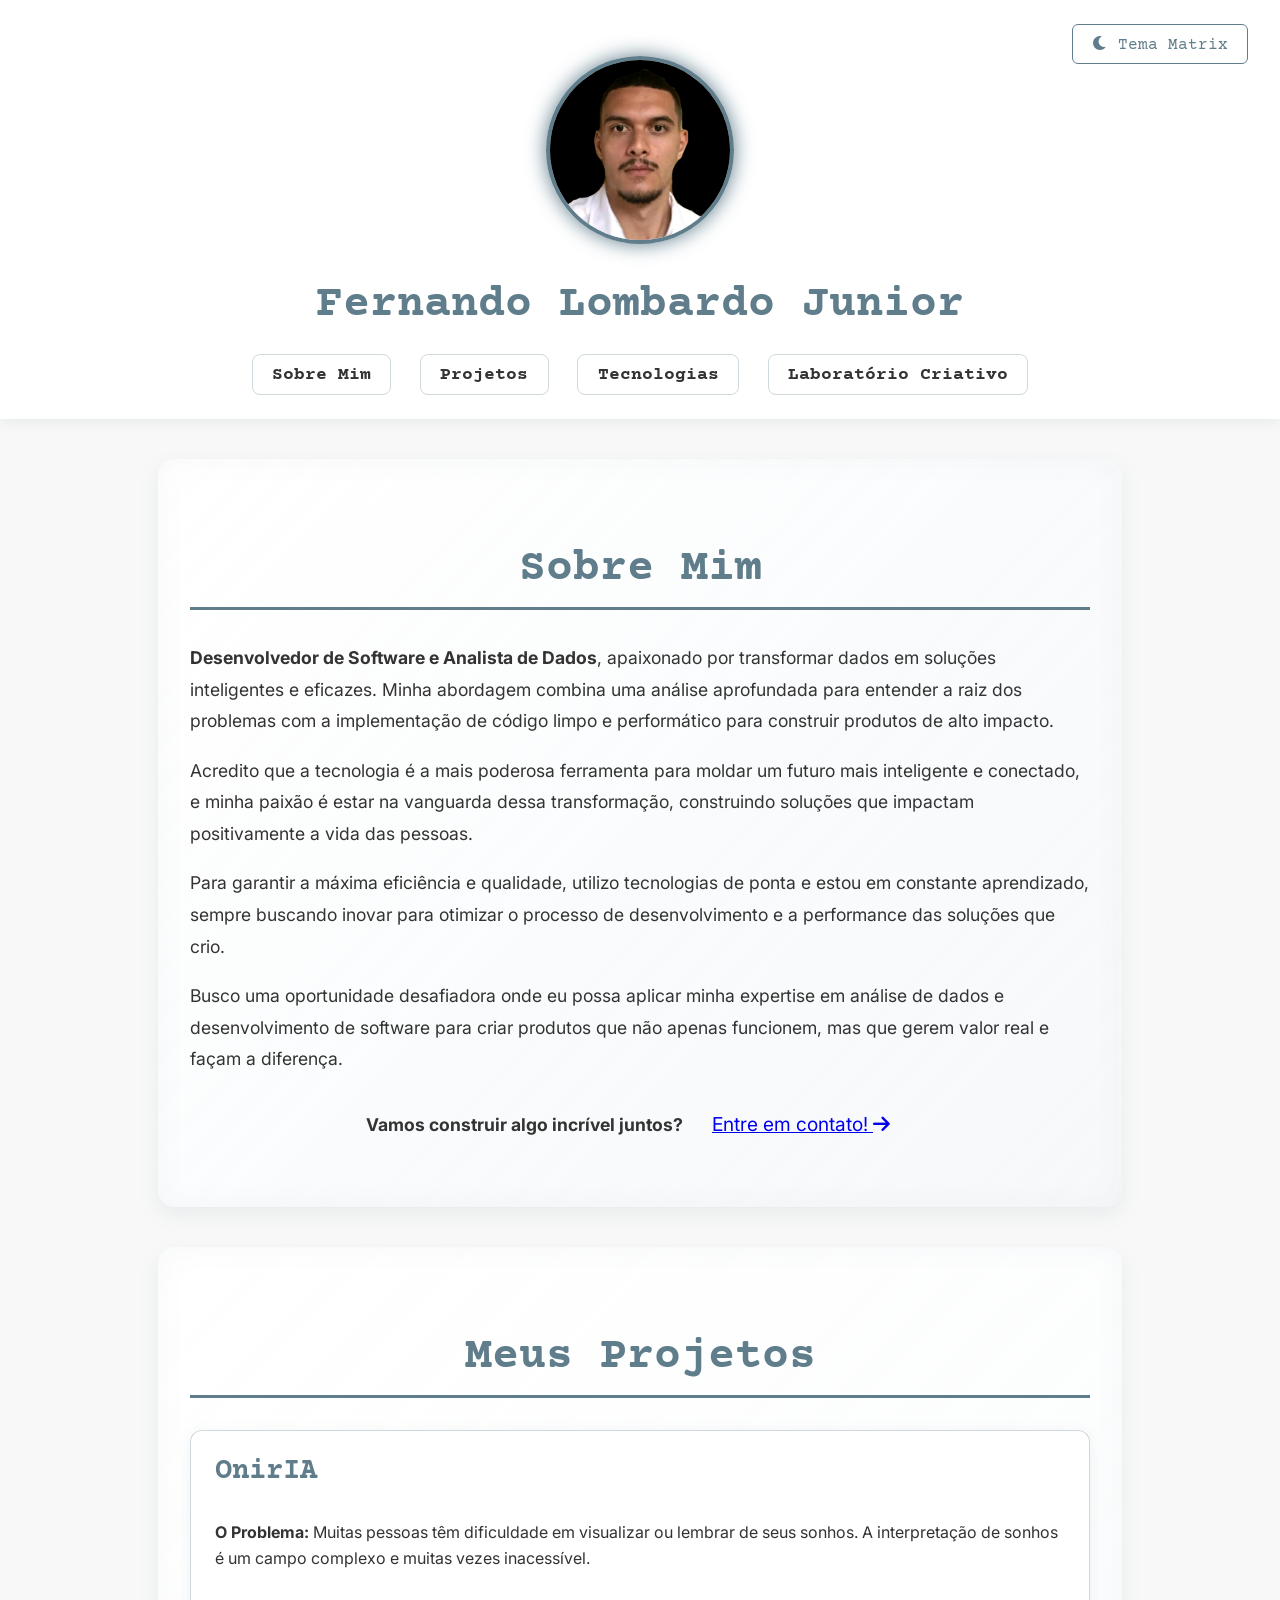
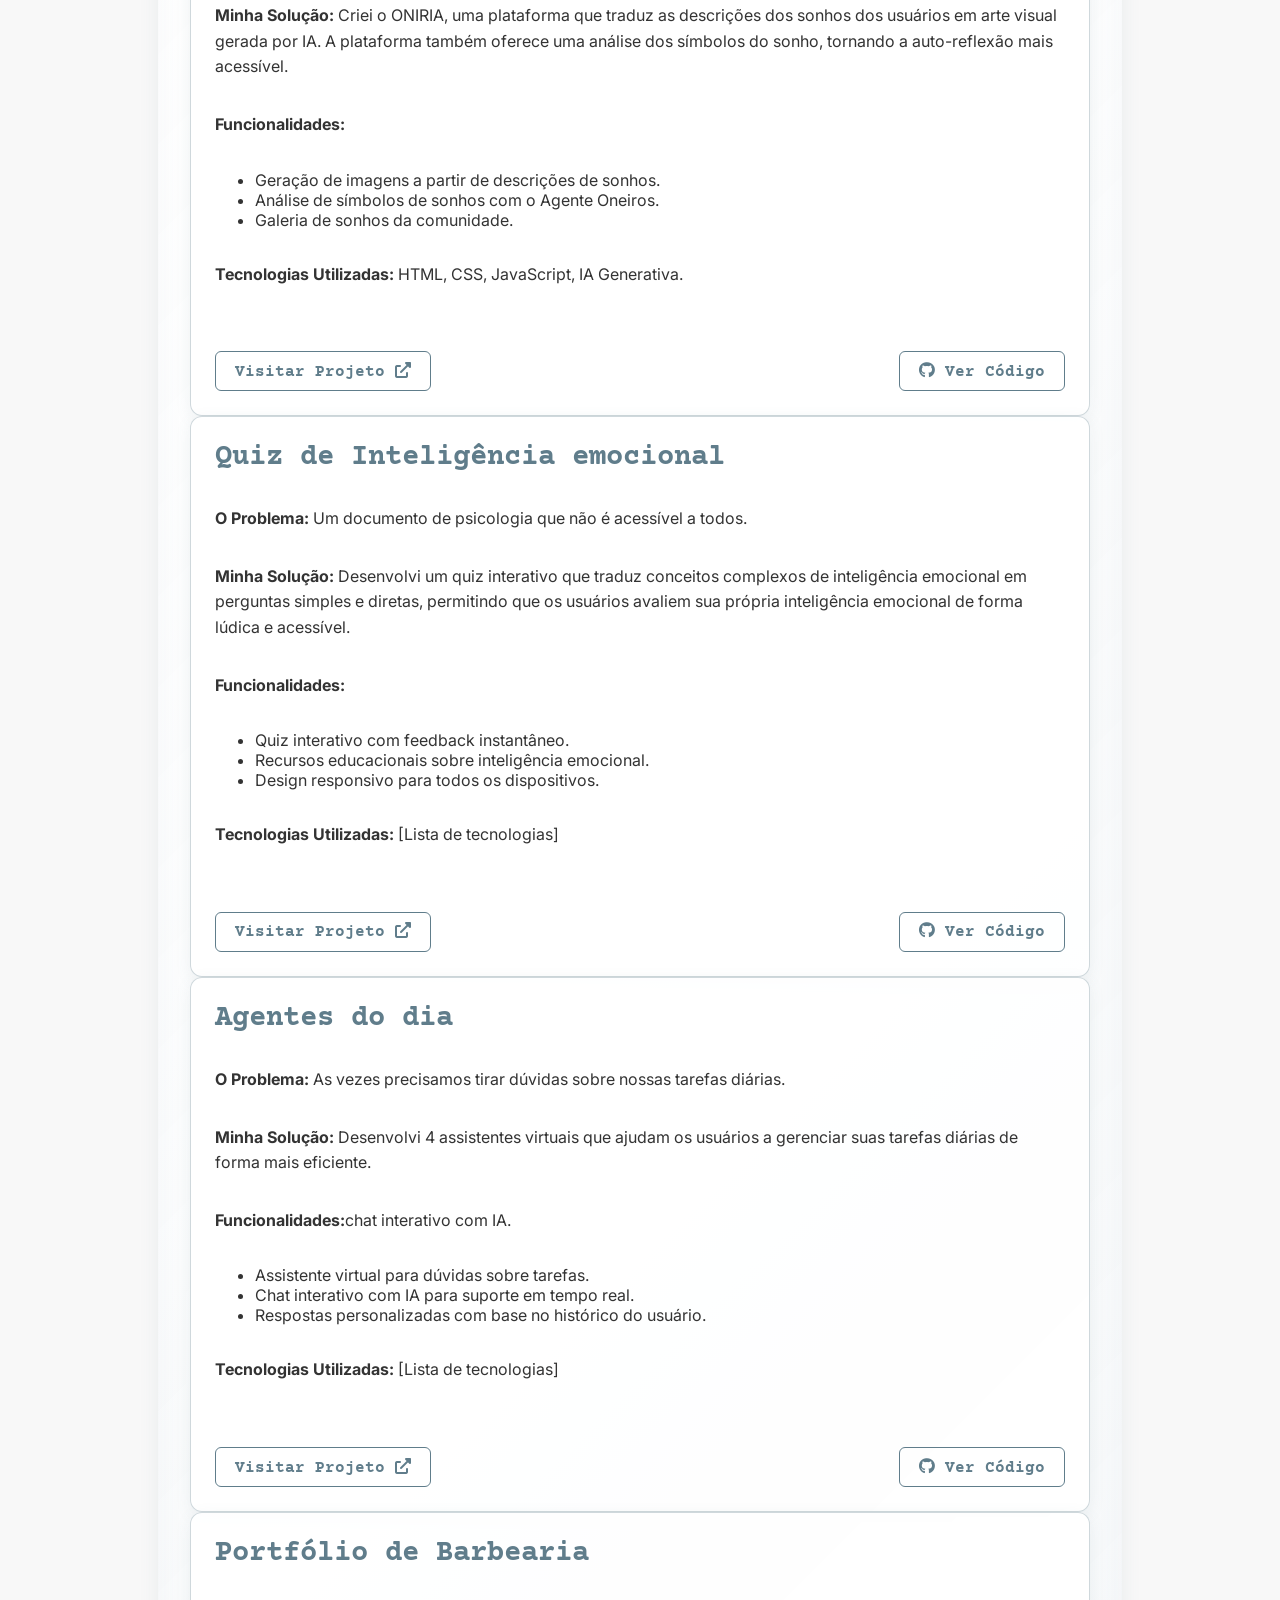
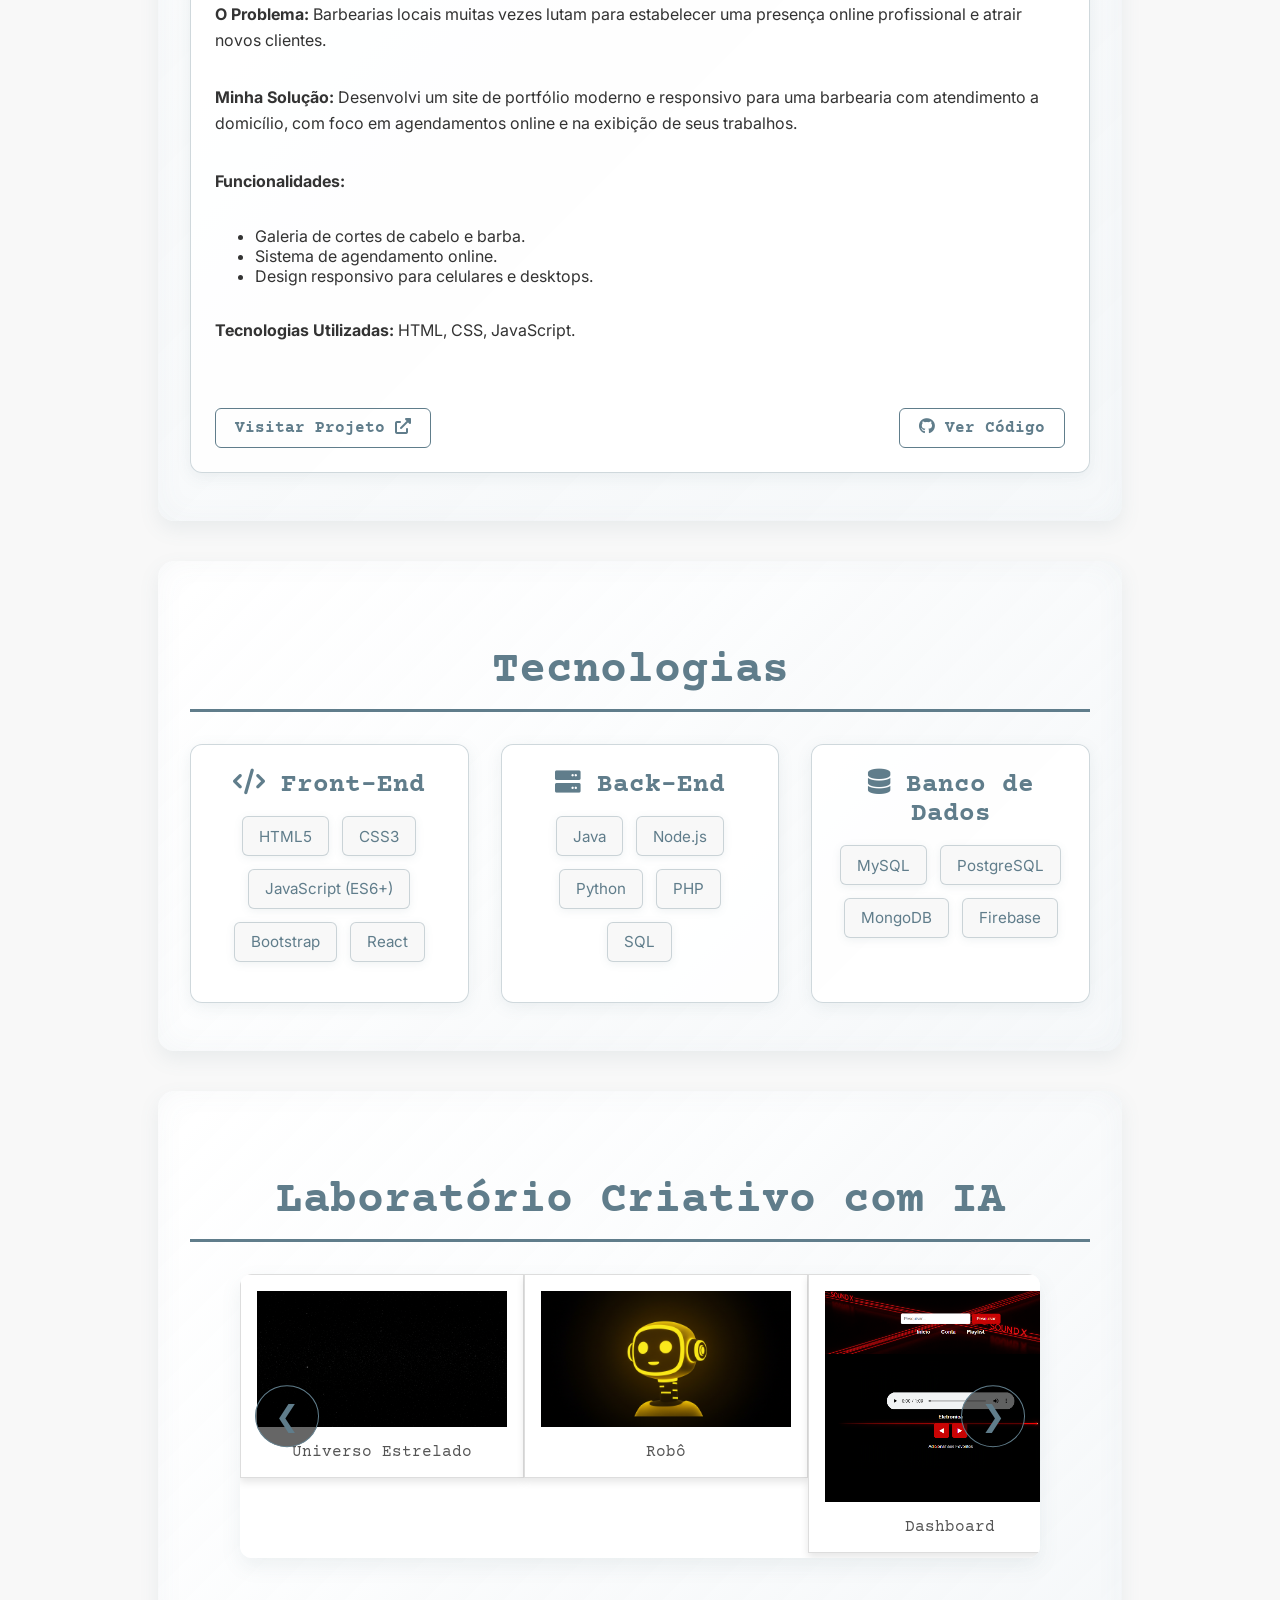
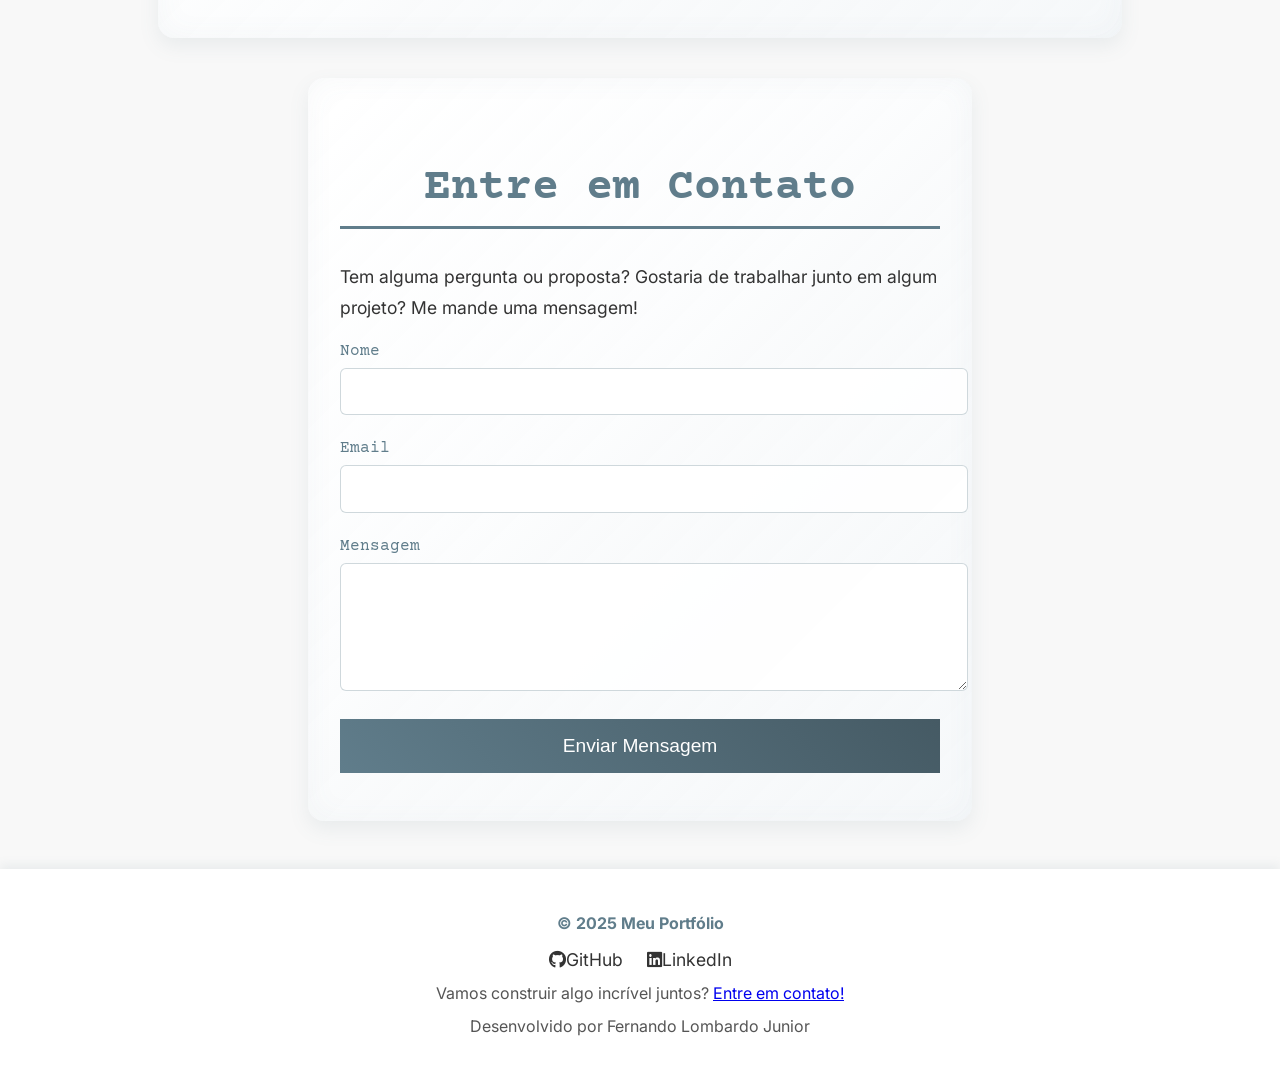
==== commit df9c00f8: "recursos novos" ====
--- a/index.html
+++ b/index.html
@@ -57,31 +57,16 @@
                 </div>
             </div>
             
-            <div class="project-card">
-                <h3>SoundX</h3>
-                <p><strong>O Problema:</strong> [Breve descrição do problema que o projeto resolve]</p>
-                <p><strong>Minha Solução:</strong> [Descrição da solução que você implementou]</p>
-                <p><strong>Funcionalidades:</strong></p>
-                <ul>
-                    <li>[Funcionalidade 1]</li>
-                    <li>[Funcionalidade 2]</li>
-                    <li>[Funcionalidade 3]</li>
-                </ul>
-                <p><strong>Tecnologias Utilizadas:</strong> [Lista de tecnologias]</p>
-                <div class="project-links">
-                    <a href="https://loombardo-99.github.io/playone/" target="_blank" class="matrix-link">Visitar Projeto <i class="fas fa-external-link-alt"></i></a>
-                    <a href="" target="_blank" class="matrix-link github-link"><i class="fab fa-github"></i> Ver Código</a>
-                </div>
             </div>
             <div class="project-card">
                 <h3>Quiz de Inteligência emocional</h3>
-                <p><strong>O Problema:</strong> [Breve descrição do problema que o projeto resolve]</p>
-                <p><strong>Minha Solução:</strong> [Descrição da solução que você implementou]</p>
+                <p><strong>O Problema:</strong> Um documento de psicologia que não é acessível a todos.</p>
+                <p><strong>Minha Solução:</strong> Desenvolvi um quiz interativo que traduz conceitos complexos de inteligência emocional em perguntas simples e diretas, permitindo que os usuários avaliem sua própria inteligência emocional de forma lúdica e acessível.</p>
                 <p><strong>Funcionalidades:</strong></p>
                 <ul>
-                    <li>[Funcionalidade 1]</li>
-                    <li>[Funcionalidade 2]</li>
-                    <li>[Funcionalidade 3]</li>
+                    <li>Quiz interativo com feedback instantâneo.</li>
+                    <li>Recursos educacionais sobre inteligência emocional.</li>
+                    <li>Design responsivo para todos os dispositivos.</li>
                 </ul>
                 <p><strong>Tecnologias Utilizadas:</strong> [Lista de tecnologias]</p>
                 <div class="project-links">
@@ -91,13 +76,13 @@
             </div>
               <div class="project-card">
                 <h3>Agentes do dia</h3>
-                <p><strong>O Problema:</strong> [Breve descrição do problema que o projeto resolve]</p>
-                <p><strong>Minha Solução:</strong> [Descrição da solução que você implementou]</p>
-                <p><strong>Funcionalidades:</strong></p>
-                <ul>
-                    <li>[Funcionalidade 1]</li>
-                    <li>[Funcionalidade 2]</li>
-                    <li>[Funcionalidade 3]</li>
+                <p><strong>O Problema:</strong> As vezes precisamos tirar dúvidas sobre nossas tarefas diárias.</p>
+                <p><strong>Minha Solução:</strong> Desenvolvi 4 assistentes virtuais que ajudam os usuários a gerenciar suas tarefas diárias de forma mais eficiente.</p>
+                <p><strong>Funcionalidades:</strong>chat interativo com IA.</p>
+                <ul>
+                    <li>Assistente virtual para dúvidas sobre tarefas.</li>
+                    <li>Chat interativo com IA para suporte em tempo real.</li>
+                    <li>Respostas personalizadas com base no histórico do usuário.</li>
                 </ul>
                 <p><strong>Tecnologias Utilizadas:</strong> [Lista de tecnologias]</p>
                 <div class="project-links">
